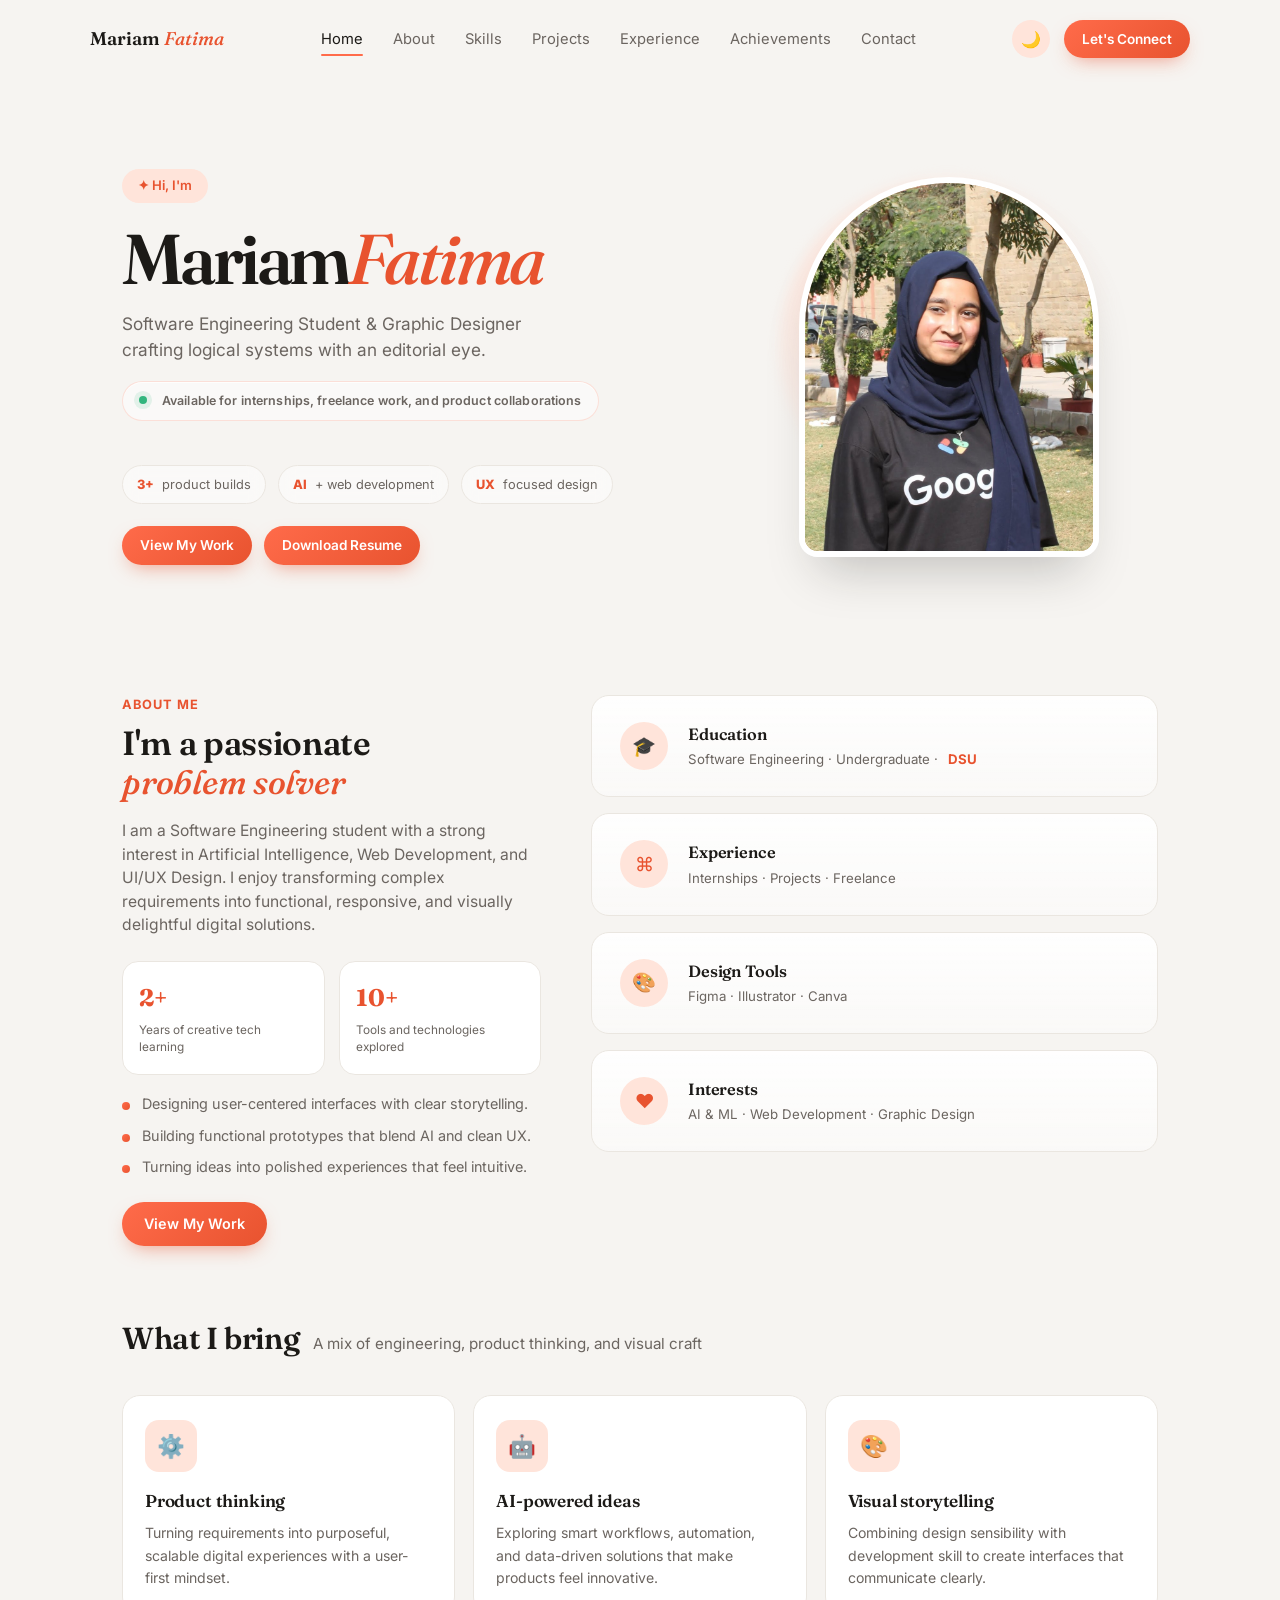
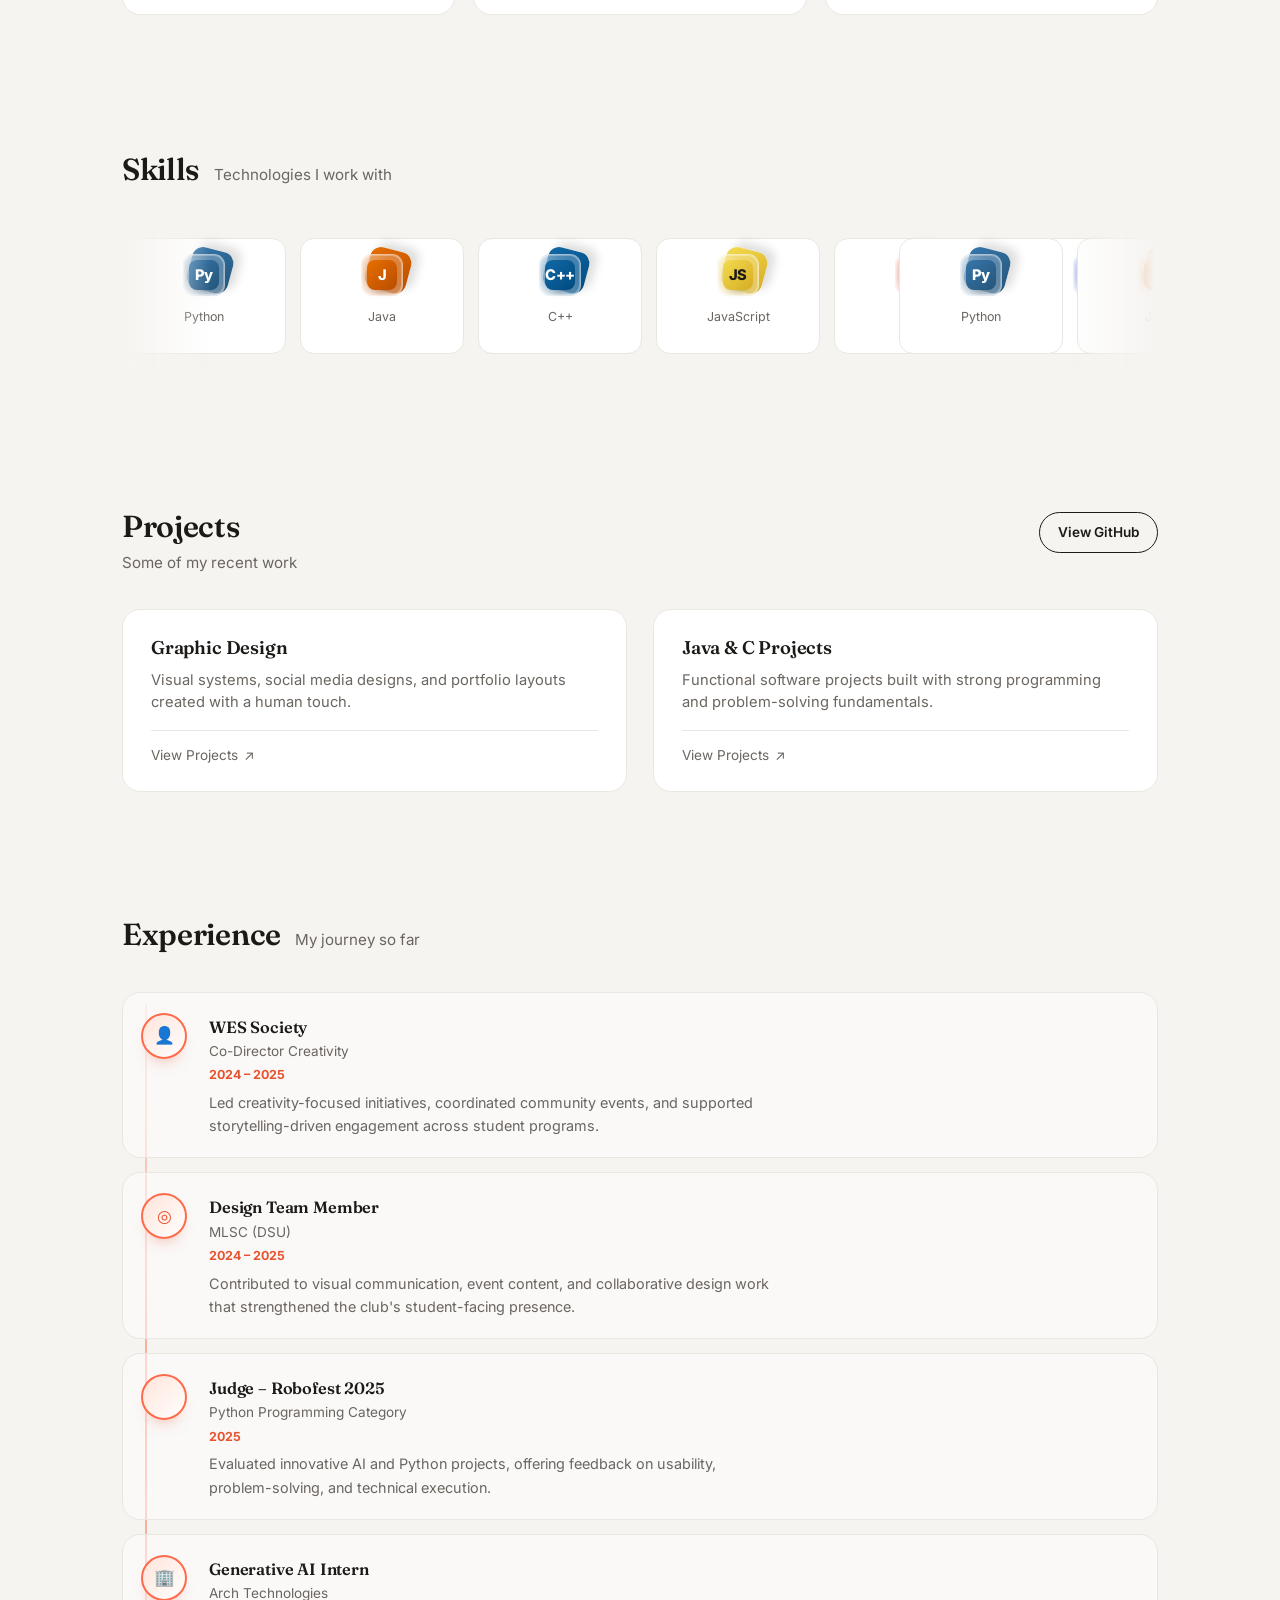
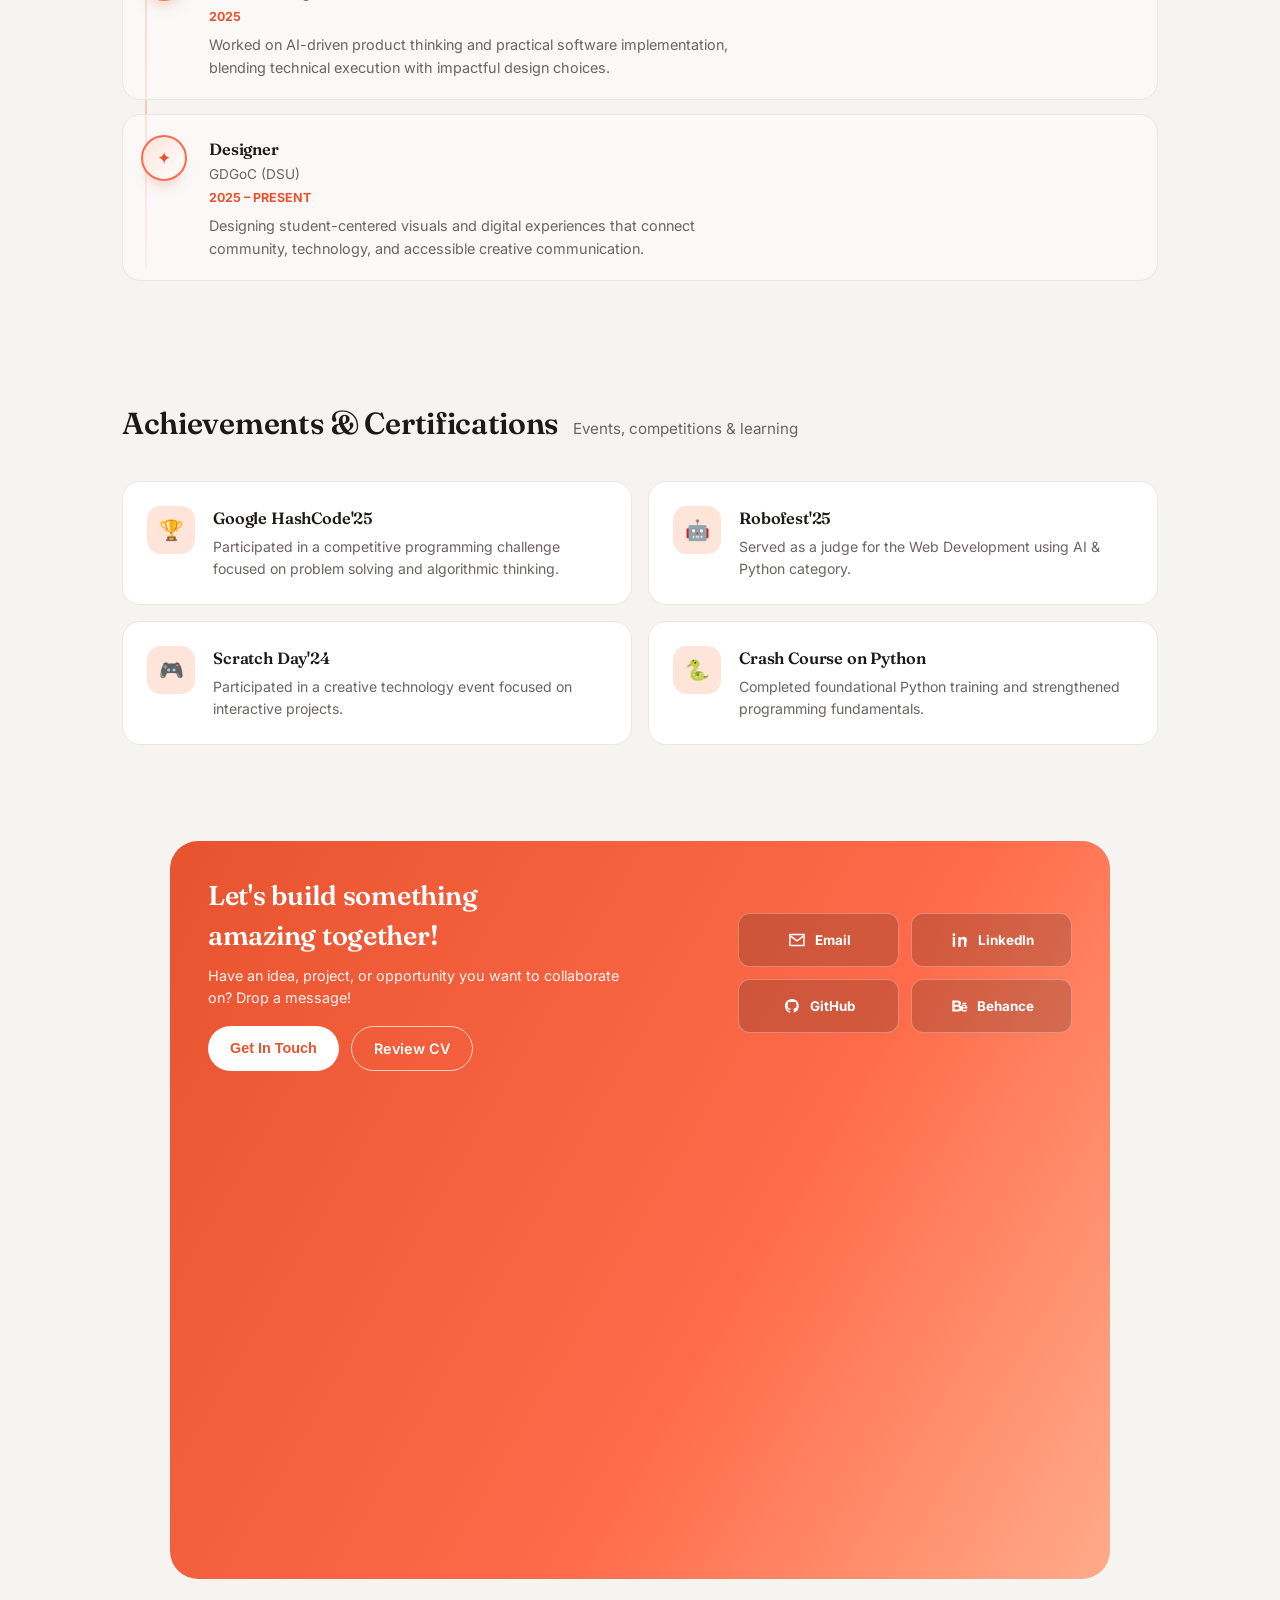
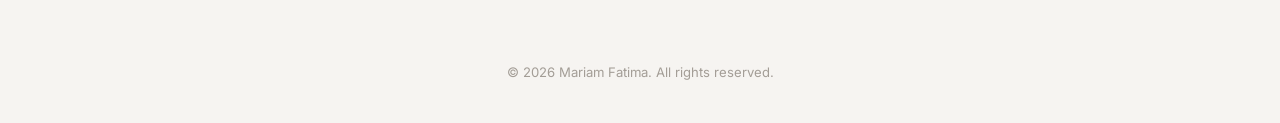
==== index.html @ 2cd9dacd "Update index and add targeted element asset Replit-Commit-Author: Agent" ====
<!DOCTYPE html>
<html lang="en">
<head>
<meta charset="UTF-8">
<meta name="viewport" content="width=device-width, initial-scale=1.0">
<meta name="description" content="Portfolio of Mariam Fatima — Software Engineering student and Graphic Designer specializing in AI, web development, and UI/UX design. Based in Karachi, Pakistan.">
<meta name="author" content="Mariam Fatima">
<meta name="theme-color" content="#ff6b4a">
<meta property="og:title" content="Mariam Fatima — Software Engineer & Graphic Designer">
<meta property="og:description" content="Crafting logical systems with an editorial eye. Explore projects in AI, web development, and design.">
<meta property="og:type" content="website">
<link rel="icon" href="attached_assets/portrait-placeholder.svg" type="image/svg+xml">
<title>Mariam Fatima — Software Engineer & Graphic Designer</title>
<link rel="preconnect" href="https://fonts.googleapis.com">
<link rel="preconnect" href="https://fonts.gstatic.com" crossorigin>
<link href="https://fonts.googleapis.com/css2?family=Fraunces:ital,opsz,wght@0,9..144,400;0,9..144,500;0,9..144,600;0,9..144,700;1,9..144,500;1,9..144,600&family=Inter:wght@400;500;600;700;800&display=swap" rel="stylesheet">
<link rel="stylesheet" href="style.css">
</head>
<body>
<a class="skip-link" href="#home">Skip to content</a>

<header id="siteHeader">
  <div class="wrap nav">
    <a href="#home" class="logo">Mariam <span class="accent-italic">Fatima</span></a>
    <button class="nav-toggle" id="navToggle" type="button" aria-expanded="false" aria-controls="siteNav" aria-label="Open menu">
      <span></span><span></span><span></span>
    </button>
    <nav class="nav-links" id="siteNav">
      <a href="#home" class="active">Home</a>
      <a href="#about">About</a>
      <a href="#skills">Skills</a>
      <a href="#projects">Projects</a>
      <a href="#experience">Experience</a>
      <a href="#achievements">Achievements</a>
      <a href="#contact">Contact</a>
    </nav>
    <div class="nav-right">
      <button class="theme-btn" id="themeToggle" aria-label="Toggle theme">🌙</button>
      <a href="#contact" class="btn btn-sm">Let's Connect</a>
    </div>
  </div>
</header>

<main class="wrap">

  <!-- HERO -->
  <section class="hero" id="home">
    <div class="hero-grid">
      <div class="reveal">
        <span class="badge">✦ Hi, I'm</span>
        <h1>Mariam<span class="accent-italic">Fatima</span></h1>
        <p class="role">Software Engineering Student &amp; Graphic Designer<br>crafting logical systems with an editorial eye.</p>
        <div class="hero-status" aria-label="Current availability">
          <span class="status-dot"></span>
          Available for internships, freelance work, and product collaborations
        </div>
        <div class="hero-badges" aria-label="Portfolio highlights">
          <span class="stat-pill"><strong>3+</strong> product builds</span>
          <span class="stat-pill"><strong>AI</strong> + web development</span>
          <span class="stat-pill"><strong>UX</strong> focused design</span>
        </div>
        <div class="hero-actions">
          <a href="#projects" class="btn btn-sm">View My Work</a>
          <a href="attached_assets/MariamFatima_1786053155244.pdf" download="MariamFatima_CV.pdf" class="btn btn-sm">Download Resume</a>
        </div>
      </div>
      <div class="portrait-wrap reveal">
        <div class="portrait-blob"></div>
        <div class="portrait">
          <img src="attached_assets/Screenshot_20260515_151302_1786054038693.jpg" alt="Portrait of Mariam Fatima" width="300" height="380" loading="eager" decoding="async">
        </div>
      </div>
    </div>
  </section>

  <!-- ABOUT + INFO CARDS -->
  <section class="about-section" id="about">
    <div class="reveal">
      <div class="eyebrow">About Me</div>
      <h2>I'm a passionate <span class="accent-italic">problem solver</span></h2>
      <p>I am a Software Engineering student with a strong interest in Artificial Intelligence, Web Development, and UI/UX Design. I enjoy transforming complex requirements into functional, responsive, and visually delightful digital solutions.</p>
      <div class="highlight-row" aria-label="Core strengths">
        <div class="stat-bubble">
          <strong>2+</strong>
          <span>Years of creative tech learning</span>
        </div>
        <div class="stat-bubble">
          <strong>10+</strong>
          <span>Tools and technologies explored</span>
        </div>
      </div>
      <ul class="focus-list" aria-label="Professional focus areas">
        <li>Designing user-centered interfaces with clear storytelling.</li>
        <li>Building functional prototypes that blend AI and clean UX.</li>
        <li>Turning ideas into polished experiences that feel intuitive.</li>
      </ul>
      <a href="#projects" class="btn">View My Work</a>
    </div>

    <div class="card-stack">
      <div class="info-card border-glow reveal">
        <span class="edge-light"></span>
        <div class="info-icon">🎓</div>
        <div>
          <h3>Education</h3>
          <div class="info-tags">Software Engineering · Undergraduate · <strong style="color:var(--coral-deep)">DSU</strong></div>
        </div>
      </div>
      <div class="info-card border-glow reveal">
        <span class="edge-light"></span>
        <div class="info-icon">⌘</div>
        <div>
          <h3>Experience</h3>
          <div class="info-tags">Internships · Projects · Freelance</div>
        </div>
      </div>
      <div class="info-card border-glow reveal">
        <span class="edge-light"></span>
        <div class="info-icon">🎨</div>
        <div>
          <h3>Design Tools</h3>
          <div class="info-tags">Figma · Illustrator · Canva</div>
        </div>
      </div>
      <div class="info-card border-glow reveal">
        <span class="edge-light"></span>
        <div class="info-icon">❤</div>
        <div>
          <h3>Interests</h3>
          <div class="info-tags">AI &amp; ML · Web Development · Graphic Design</div>
        </div>
      </div>
    </div>
  </section>

  <section class="offer-section" aria-label="What I can help with">
    <div class="section-head reveal">
      <h2>What I bring</h2>
      <span class="sub">A mix of engineering, product thinking, and visual craft</span>
    </div>
    <div class="offer-grid">
      <article class="offer-card reveal">
        <div class="offer-icon">⚙️</div>
        <h3>Product thinking</h3>
        <p>Turning requirements into purposeful, scalable digital experiences with a user-first mindset.</p>
      </article>
      <article class="offer-card reveal">
        <div class="offer-icon">🤖</div>
        <h3>AI-powered ideas</h3>
        <p>Exploring smart workflows, automation, and data-driven solutions that make products feel innovative.</p>
      </article>
      <article class="offer-card reveal">
        <div class="offer-icon">🎨</div>
        <h3>Visual storytelling</h3>
        <p>Combining design sensibility with development skill to create interfaces that communicate clearly.</p>
      </article>
    </div>
  </section>

  <!-- SKILLS -->
  <section class="skills-section" id="skills">
    <div class="section-head reveal">
      <h2>Skills</h2>
      <span class="sub">Technologies I work with</span>
    </div>
    <div class="skills-grid" id="skillsGrid"></div>
  </section>

  <!-- PROJECTS -->
  <section class="projects-section" id="projects">
    <div class="section-head reveal" style="justify-content:space-between;">
      <div>
        <h2>Projects</h2>
        <span class="sub">Some of my recent work</span>
      </div>
      <a href="https://github.com/Mariam486" class="btn btn-outline btn-sm" target="_blank" rel="noreferrer noopener">View GitHub</a>
    </div>

     <div class="project-category-list">
       <article class="project-card project-category-card reveal">
         <div class="project-body">
           <h3>Graphic Design</h3>
           <p>Visual systems, social media designs, and portfolio layouts created with a human touch.</p>
           <div class="project-links">
             <a href="design.html">View Projects <span aria-hidden="true">↗</span></a>
           </div>
         </div>
       </article>
       <article class="project-card project-category-card reveal">
         <div class="project-body">
           <h3>Java &amp; C Projects</h3>
           <p>Functional software projects built with strong programming and problem-solving fundamentals.</p>
           <div class="project-links">
             <a href="dev.html">View Projects <span aria-hidden="true">↗</span></a>
           </div>
         </div>
       </article>
     </div>
  </section>

  <!-- EXPERIENCE -->
  <section class="exp-section" id="experience">
    <div class="section-head reveal">
      <h2>Experience</h2>
      <span class="sub">My journey so far</span>
    </div>
    <div class="timeline" id="timeline"></div>
  </section>

  <!-- ACHIEVEMENTS -->
  <section class="achievements-section" id="achievements">
    <div class="section-head reveal">
      <h2>Achievements &amp; Certifications</h2>
      <span class="sub">Events, competitions &amp; learning</span>
    </div>
    <div class="achievement-grid">
      <article class="achievement-card reveal">
        <div class="achievement-icon">🏆</div>
        <div><h3>Google HashCode'25</h3><p>Participated in a competitive programming challenge focused on problem solving and algorithmic thinking.</p></div>
      </article>
      <article class="achievement-card reveal">
        <div class="achievement-icon">🤖</div>
        <div><h3>Robofest'25</h3><p>Served as a judge for the Web Development using AI &amp; Python category.</p></div>
      </article>
      <article class="achievement-card reveal">
        <div class="achievement-icon">🎮</div>
        <div><h3>Scratch Day'24</h3><p>Participated in a creative technology event focused on interactive projects.</p></div>
      </article>
      <article class="achievement-card reveal">
        <div class="achievement-icon">🐍</div>
        <div><h3>Crash Course on Python</h3><p>Completed foundational Python training and strengthened programming fundamentals.</p></div>
      </article>
    </div>
  </section>

  <!-- CONTACT -->
  <section class="cta-section" id="contact">
    <div class="cta-card reveal">
      <div>
        <h2>Let's build something amazing together!</h2>
        <p>Have an idea, project, or opportunity you want to collaborate on? Drop a message!</p>
        <div class="cta-btns">
          <button type="button" class="btn" id="openContactForm">Get In Touch</button>
          <a href="attached_assets/MariamFatima_1786053155244.pdf" download="MariamFatima_CV.pdf" class="btn btn-outline">Review CV</a>
        </div>
      </div>
      <ul class="contact-list">
        <li>
          <a class="contact-button" href="mailto:mariamfatima486@gmail.com" aria-label="Email Mariam Fatima">
            <svg class="contact-icon" viewBox="0 0 24 24" aria-hidden="true"><path d="M3.5 5.5h17v13h-17z"/><path d="m4 7 8 6 8-6"/></svg>
            <span>Email</span>
          </a>
        </li>
        <li>
          <a class="contact-button" href="https://www.linkedin.com/in/syeda-mariam-fatima-34ba4a332/" target="_blank" rel="noreferrer noopener" aria-label="Connect with Mariam on LinkedIn">
            <svg class="contact-icon contact-icon--linkedin" viewBox="0 0 24 24" aria-hidden="true"><path d="M6.1 8.4H3.3V20h2.8V8.4ZM4.7 4A1.7 1.7 0 1 0 4.7 7.4 1.7 1.7 0 0 0 4.7 4ZM20.7 13.4c0-3.5-1.9-5.2-4.5-5.2-2.1 0-3 1.2-3.5 2v-1.8H10V20h2.8v-5.8c0-1.5.3-3 2.2-3 1.8 0 1.8 1.7 1.8 3.1V20h2.8v-6.6Z"/></svg>
            <span>LinkedIn</span>
          </a>
        </li>
        <li>
          <a class="contact-button" href="https://github.com/Mariam486" target="_blank" rel="noreferrer noopener" aria-label="View Mariam's GitHub">
            <svg class="contact-icon contact-icon--brand" viewBox="0 0 24 24" aria-hidden="true"><path d="M12 3.5a8.5 8.5 0 0 0-2.7 16.6c.4.1.6-.2.6-.5v-1.7c-2.4.5-2.9-1.1-2.9-1.1-.4-1-.9-1.3-.9-1.3-.8-.6.1-.6.1-.6.9.1 1.3.9 1.3.9.8 1.3 2.1.9 2.6.7.1-.6.3-.9.5-1.1-1.9-.2-3.9-1-3.9-4.2 0-.9.3-1.6.8-2.2-.1-.2-.4-1.1.1-2.2 0 0 .7-.2 2.3.8.7-.2 1.5-.3 2.2-.3.8 0 1.5.1 2.2.3 1.6-1.1 2.3-.8 2.3-.8.5 1.1.2 2 .1 2.2.5.6.8 1.3.8 2.2 0 3.2-2 4-3.9 4.2.3.3.5.8.5 1.6v2.4c0 .3.2.6.6.5A8.5 8.5 0 0 0 12 3.5Z"/></svg>
            <span>GitHub</span>
          </a>
        </li>
        <li>
          <a class="contact-button" href="https://www.behance.net/mariamfatima4" target="_blank" rel="noreferrer noopener" aria-label="View Mariam's Behance portfolio">
            <svg class="contact-icon contact-icon--brand" viewBox="0 0 24 24" aria-hidden="true"><path d="M4 5.5h6.2c2.8 0 4.3 1.3 4.3 3.3 0 1.3-.7 2.3-1.8 2.8 1.7.4 2.7 1.5 2.7 3.3 0 2.6-1.9 3.6-4.8 3.6H4v-13Zm2.8 2.2v2.9h3c1.2 0 1.8-.5 1.8-1.5 0-1-.6-1.4-1.8-1.4h-3Zm0 5.1v3.4h3.4c1.3 0 2-.5 2-1.7 0-1.1-.7-1.7-2-1.7H6.8ZM16.2 8.1h4.6v1.5h-4.6zM18.4 10.2c2.3 0 3.7 1.7 3.7 4.4v.5h-5.5c.1 1.3.7 2 1.9 2 .9 0 1.5-.4 1.8-1l1.7.8c-.6 1.3-1.8 2-3.6 2-2.7 0-4.3-1.7-4.3-4.3 0-2.6 1.7-4.4 4.3-4.4Zm-1.8 3.2h3c-.1-1-.5-1.6-1.4-1.6-.9 0-1.4.5-1.6 1.6Z"/></svg>
            <span>Behance</span>
          </a>
        </li>
      </ul>
     <div class="contact-form-wrap" id="contactFormWrap" aria-hidden="true">
      <div class="contact-form-head">
        <div>
           <div class="form-kicker"><span class="status-dot"></span> Open to new opportunities</div>
           <h3>Tell me a little about it</h3>
           <p class="form-intro">Share a few details and I’ll get back to you soon.</p>
        </div>
         <div class="form-head-actions">
           <a class="form-linkedin" href="https://www.linkedin.com/in/syeda-mariam-fatima-34ba4a332/" target="_blank" rel="noreferrer noopener" aria-label="Connect with Mariam on LinkedIn">in</a>
           <button type="button" class="form-close" id="closeContactForm" aria-label="Close contact form">×</button>
         </div>
      </div>
      <form id="contactForm">
        <label>
           <span>Your name</span>
           <input type="text" name="name" placeholder="Mariam..." autocomplete="name" required>
        </label>
        <label>
           <span>Your email</span>
           <input type="email" name="email" placeholder="you@example.com" autocomplete="email" required>
        </label>
        <label>
           <span>Your message</span>
          <textarea name="message" rows="3" placeholder="Tell me what you have in mind..." required></textarea>
        </label>
         <div class="form-bottom">
           <button type="submit" class="btn form-submit">Open email draft <span aria-hidden="true">↗</span></button>
         <p class="form-note"><span aria-hidden="true">✦</span> Usually replies within 1–2 days · <a href="mailto:mariamfatima486@gmail.com">Email directly</a></p>
         </div>
         <p class="form-feedback" id="formFeedback" role="status" aria-live="polite"></p>
       </form>
     </div>
     </div>
  </section>

</main>

<footer>© 2026 Mariam Fatima. All rights reserved.</footer>

<script src="script.js"></script>

</body>
</html>
---- style.css ----
:root{
  --bg: #f6f4f1;
  --bg-card: #ffffff;
  --ink: #1c1a17;
  --ink-soft: #6b6560;
  --ink-faint: #a39d96;
  --coral: #ff6b4a;
  --coral-deep: #e8532f;
  --coral-tint: #ffe4da;
  --line: #eae6e0;
  --surface-glass: rgba(255,255,255,0.48);
  --surface-panel: rgba(255,255,255,0.92);
  --surface-panel-soft: rgba(255,255,255,0.5);
  --radius: 18px;
  --maxw: 1100px;
}

*{ box-sizing: border-box; margin:0; padding:0; }

html{ scroll-behavior: smooth; }

body{
  background: var(--bg);
  color: var(--ink);
  font-family: 'Inter', sans-serif;
  line-height: 1.5;
  -webkit-font-smoothing: antialiased;
  overflow-x: hidden;
}

html{ background: var(--bg); }

a{ color: inherit; text-decoration: none; }
ul{ list-style: none; }
img{ max-width: 100%; display:block; }

/* Keep keyboard navigation available without adding a visible gap above the header. */
.skip-link{
  position: absolute;
  width: 1px;
  height: 1px;
  padding: 0;
  margin: -1px;
  overflow: hidden;
  clip: rect(0, 0, 0, 0);
  white-space: nowrap;
  border: 0;
}
.skip-link:focus{
  position: fixed;
  top: 12px;
  left: 12px;
  z-index: 100;
  width: auto;
  height: auto;
  padding: 10px 14px;
  margin: 0;
  overflow: visible;
  clip: auto;
  white-space: normal;
  border-radius: 999px;
  background: var(--coral);
  color: #fff;
}

.wrap{
  max-width: var(--maxw);
  margin: 0 auto;
  padding: 0 32px;
}

h1,h2,h3{
  font-family: 'Fraunces', serif;
  font-weight: 600;
  letter-spacing: -0.01em;
}

.accent-italic{
  font-style: italic;
  font-weight: 500;
  color: var(--coral-deep);
}

/* ---------- Reveal animation ---------- */
.reveal{
  opacity: 0;
  transform: translateY(18px);
  transition: opacity .7s ease, transform .7s ease;
}
.reveal.in{
  opacity: 1;
  transform: translateY(0);
}
@media (prefers-reduced-motion: reduce){
  .reveal{ opacity:1; transform:none; transition:none; }
}

/* ---------- Header ---------- */
header{
  position: sticky;
  top: 0;
  z-index: 50;
  background: var(--bg-header, rgba(246,244,241,0.85));
  backdrop-filter: blur(10px);
  border-bottom: 1px solid transparent;
  transition: border-color .3s ease, background .3s ease;
}
header.scrolled{ border-color: var(--line); }

.nav{
  display:flex;
  align-items:center;
  justify-content: space-between;
  padding: 20px 0;
}
.logo{
  font-family:'Fraunces', serif;
  font-size: 1.15rem;
  font-weight: 600;
}
.nav-links{
  display:flex;
  gap: 30px;
  font-size: 0.92rem;
  color: var(--ink-soft);
}
.nav-links a{ position: relative; transition: color .2s; }
.nav-links a:hover, .nav-links a.active{ color: var(--ink); }
.nav-links a.active::after{
  content:"";
  position:absolute;
  left:0; right:0; bottom:-6px;
  height:2px;
  background: var(--coral);
  border-radius: 2px;
}
.nav-right{ display:flex; align-items:center; gap: 14px; }
.nav-toggle{
  display:none;
  width: 42px;
  height: 42px;
  border: 1px solid var(--line);
  background: var(--surface-glass);
  border-radius: 12px;
  padding: 8px 10px;
  cursor: pointer;
  align-items:center;
  justify-content:center;
  flex-direction:column;
  gap: 5px;
}
.nav-toggle span{
  display:block;
  width: 18px;
  height: 2px;
  border-radius: 999px;
  background: var(--ink);
  transition: transform .25s ease, opacity .25s ease;
}
.nav-toggle[aria-expanded="true"] span:nth-child(1){ transform: translateY(7px) rotate(45deg); }
.nav-toggle[aria-expanded="true"] span:nth-child(2){ opacity: 0; }
.nav-toggle[aria-expanded="true"] span:nth-child(3){ transform: translateY(-7px) rotate(-45deg); }
.theme-btn{
  width: 38px; height: 38px;
  border-radius: 50%;
  background: var(--coral-tint);
  border: none;
  display:flex; align-items:center; justify-content:center;
  cursor: pointer;
  color: var(--coral-deep);
  font-size: 1rem;
  transition: transform .2s;
}
.theme-btn:hover{ transform: scale(1.08); }
.btn{
  display:inline-flex;
  align-items:center;
  gap:8px;
  background: linear-gradient(135deg, var(--coral), var(--coral-deep));
  color:#fff;
  padding: 11px 22px;
  border-radius: 999px;
  font-size: 0.9rem;
  font-weight: 600;
  border:none;
  cursor:pointer;
  box-shadow: 0 8px 20px -8px rgba(232,83,47,0.6);
  transition: transform .2s ease, box-shadow .2s ease;
}
.btn:hover{ transform: translateY(-2px); box-shadow: 0 12px 24px -8px rgba(232,83,47,0.7); }
.btn-outline{
  background: transparent;
  border: 1.5px solid var(--ink);
  color: var(--ink);
  box-shadow:none;
}
.btn-outline:hover{ background: var(--ink); color:#fff; }
.btn-sm{ padding: 9px 18px; font-size: 0.85rem; }

@media(max-width: 760px){
  .nav-toggle{ display:flex; }
  .nav-links{
    position: absolute;
    top: calc(100% + 8px);
    left: 20px;
    right: 20px;
    display: none;
    flex-direction: column;
    gap: 12px;
    padding: 16px 18px;
    background: var(--surface-panel);
    border: 1px solid var(--line);
    border-radius: 16px;
    box-shadow: 0 24px 40px -28px rgba(28,26,23,0.35);
    backdrop-filter: blur(12px);
    z-index: 80;
  }
  .nav-links.is-open{ display:flex; }
  .nav-right{ margin-left:auto; }
  .btn-sm{ display: none; }
}

/* ---------- Hero ---------- */
.hero{
  padding: 90px 0 60px;
  position: relative;
}
.hero-grid{
  display:grid;
  grid-template-columns: 1.15fr 0.85fr;
  gap: 52px;
  align-items:center;
}
.badge{
  display:inline-flex;
  align-items:center;
  gap:7px;
  background: var(--coral-tint);
  color: var(--coral-deep);
  padding: 7px 16px;
  border-radius: 999px;
  font-size: 0.82rem;
  font-weight: 600;
  margin-bottom: 22px;
}
.hero h1{
  font-size: clamp(2.7rem, 5.5vw, 4.5rem);
  line-height: 0.96;
  margin-bottom: 18px;
  letter-spacing: -0.05em;
}
.hero p.role{
  font-size: 1.08rem;
  color: var(--ink-soft);
  max-width: 480px;
  margin-bottom: 18px;
}
.hero-status{
  display:inline-flex;
  align-items:center;
  gap:10px;
  margin-bottom: 22px;
  padding: 10px 16px;
  border-radius: 999px;
  background: var(--surface-glass);
  border: 1px solid rgba(255,107,74,0.18);
  color: var(--ink-soft);
  font-size: 0.78rem;
  font-weight: 600;
  letter-spacing: 0.01em;
  box-shadow: inset 0 1px 0 rgba(255,255,255,0.7);
}
.hero-status .status-dot{
  width: 8px;
  height: 8px;
  border-radius: 50%;
  background: #32b57d;
  box-shadow: 0 0 0 5px rgba(50, 181, 125, 0.12);
  display:inline-block;
}
.hero-meta{
  display:flex;
  align-items:center;
  gap: 22px;
  flex-wrap: wrap;
  font-size: 0.88rem;
  color: var(--ink-soft);
}
.hero-meta a{
  display:inline-flex; align-items:center; gap:6px;
  transition: color .2s;
}
.hero-meta a:hover{ color: var(--coral-deep); }
.hero-actions{
  display:flex;
  align-items:center;
  gap: 12px;
  flex-wrap: wrap;
  margin-top: 22px;
}
.hero-badges{
  display:flex;
  flex-wrap:wrap;
  gap:12px;
  margin-top: 22px;
}
.stat-pill{
  display:inline-flex;
  align-items:center;
  gap:8px;
  padding: 9px 14px;
  border-radius: 999px;
  background: var(--surface-glass);
  border: 1px solid var(--line);
  color: var(--ink-soft);
  font-size: 0.8rem;
  backdrop-filter: blur(8px);
}
.stat-pill strong{
  color: var(--coral-deep);
  font-weight: 800;
}
.dot{ width:5px; height:5px; border-radius:50%; background: var(--coral); display:inline-block; }

.portrait-wrap{
  position: relative;
  display:flex;
  justify-content:center;
}
.portrait-blob{
  position:absolute;
  width: 340px; height: 340px;
  border-radius: 50%;
  background: radial-gradient(circle at 30% 30%, var(--coral-tint), transparent 70%);
  filter: blur(6px);
  z-index:0;
  animation: floaty 7s ease-in-out infinite;
}
@keyframes floaty{
  0%,100%{ transform: translate(0,0); }
  50%{ transform: translate(10px,-14px); }
}
.portrait{
  position: relative;
  z-index: 1;
  width: 300px;
  height: 380px;
  border-radius: 160px 160px 20px 20px;
  overflow: hidden;
  border: 6px solid #fff;
  box-shadow: 0 30px 50px -20px rgba(28,26,23,0.25);
  background: linear-gradient(160deg, #e7c9a9, #c99b6f);
  display:flex;
  align-items:flex-end;
  justify-content:center;
}
.portrait img{
  width: 100%;
  height: 100%;
  object-fit: cover;
  object-position: center top;
  display: block;
}

@media(max-width: 860px){
  .hero-grid{ grid-template-columns: 1fr; }
  .portrait-wrap{ order:-1; margin-bottom: 10px;}
  .portrait{ width: 220px; height: 280px; border-radius: 120px 120px 16px 16px;}
}

/* ---------- About + Cards ---------- */
.about-section{
  padding: 70px 0 40px;
  display:grid;
  grid-template-columns: 0.85fr 1.15fr;
  gap: 50px;
  align-items:start;
}
.eyebrow{
  font-size: 0.8rem;
  font-weight: 700;
  letter-spacing: 0.08em;
  text-transform: uppercase;
  color: var(--coral-deep);
  margin-bottom: 10px;
}
.about-section h2{
  font-size: 2.1rem;
  line-height: 1.15;
  margin-bottom: 18px;
}
.about-section p{
  color: var(--ink-soft);
  font-size: 0.98rem;
  max-width: 440px;
  margin-bottom: 24px;
}
.highlight-row{
  display:grid;
  grid-template-columns: repeat(2, minmax(0, 1fr));
  gap: 14px;
  max-width: 440px;
  margin-bottom: 18px;
}
.stat-bubble{
  display:flex;
  flex-direction:column;
  gap: 6px;
  padding: 18px 16px;
  border-radius: 16px;
  background: var(--bg-card);
  border: 1px solid var(--line);
}
.stat-bubble strong{
  font-size: 1.5rem;
  color: var(--coral-deep);
  font-family: 'Fraunces', serif;
}
.stat-bubble span{
  font-size: 0.74rem;
  color: var(--ink-soft);
  line-height: 1.45;
}
.focus-list{
  list-style: none;
  display:grid;
  gap: 10px;
  margin: 0 0 24px;
  max-width: 480px;
}
.focus-list li{
  position:relative;
  padding-left: 20px;
  color: var(--ink-soft);
  font-size: 0.9rem;
}
.focus-list li::before{
  content:"";
  position:absolute;
  left:0;
  top: 9px;
  width: 8px;
  height: 8px;
  border-radius: 50%;
  background: linear-gradient(135deg, var(--coral), var(--coral-deep));
}

.card-stack{ display:flex; flex-direction:column; gap: 16px; }
.info-card{
  background: linear-gradient(180deg, var(--surface-panel), var(--surface-glass));
  border: 1px solid var(--line);
  border-radius: var(--radius);
  padding: 26px 28px;
  display:flex;
  align-items:center;
  gap: 20px;
  transition: transform .25s ease, box-shadow .25s ease, border-color .25s ease;
  backdrop-filter: blur(4px);
}
.info-card:hover{
  transform: translateY(-3px);
  box-shadow: 0 16px 32px -18px rgba(28,26,23,0.18);
  border-color: var(--coral-tint);
}
.info-icon{
  flex: 0 0 auto;
  width: 48px; height:48px;
  border-radius: 50%;
  background: var(--coral-tint);
  color: var(--coral-deep);
  display:flex; align-items:center; justify-content:center;
  font-size: 1.2rem;
}
.info-card h3{ font-size: 1.02rem; margin-bottom: 4px; }
.info-card .info-tags{
  display:flex; flex-wrap:wrap; gap: 6px 10px;
  font-size: 0.83rem;
  color: var(--ink-soft);
}

@media(max-width: 860px){
  .about-section{ grid-template-columns: 1fr; }
}

/* ---------- Offer cards ---------- */
.offer-section{ padding: 30px 0 72px; }
.offer-grid{
  display:grid;
  grid-template-columns: repeat(3, minmax(0, 1fr));
  gap: 18px;
}
.offer-card{
  background: var(--bg-card);
  border: 1px solid var(--line);
  border-radius: var(--radius);
  padding: 24px 22px;
  transition: transform .25s ease, box-shadow .25s ease, border-color .25s ease;
}
.offer-card:hover{
  transform: translateY(-4px);
  border-color: var(--coral-tint);
  box-shadow: 0 18px 32px -22px rgba(28,26,23,0.24);
}
.offer-icon{
  width: 52px; height: 52px;
  display:flex;
  align-items:center;
  justify-content:center;
  border-radius: 14px;
  background: var(--coral-tint);
  font-size: 1.4rem;
  margin-bottom: 16px;
}
.offer-card h3{ font-size: 1.08rem; margin-bottom: 8px; }
.offer-card p{ color: var(--ink-soft); font-size: 0.88rem; line-height: 1.6; }

/* ---------- Skills ---------- */
.skills-section{ padding: 60px 0 72px; }
.section-head{ display:flex; align-items:baseline; gap: 14px; margin-bottom: 34px; flex-wrap: wrap; }
.section-head h2{ font-size: 1.9rem; }
.section-head .sub{ color: var(--ink-soft); font-size: 0.95rem; }
.section-head h2, .hero h1, .about-section h2, .cta-card h2 { text-wrap: balance; }

.skills-grid{
  --skills-gap: 14px;
  position: relative;
  width: 100%;
  overflow: hidden;
  padding: 12px 0 18px;
  isolation: isolate;
}
.skills-grid::before,
.skills-grid::after{
  content: "";
  position: absolute;
  top: 0;
  bottom: 0;
  width: clamp(24px, 7vw, 88px);
  z-index: 3;
  pointer-events: none;
}
.skills-grid::before{
  left: 0;
  background: linear-gradient(90deg, var(--bg) 4%, transparent);
}
.skills-grid::after{
  right: 0;
  background: linear-gradient(-90deg, var(--bg) 4%, transparent);
}
.skills-loop__track{
  display: flex;
  width: max-content;
  will-change: transform;
  user-select: none;
  animation: skills-loop 30s linear infinite;
}
.skills-loop__track.is-paused{
  animation-play-state: paused;
}
.skills-loop__list{
  display: flex;
  align-items: center;
  gap: var(--skills-gap);
  flex: 0 0 auto;
  padding-right: var(--skills-gap);
  list-style: none;
}
.skills-loop__item{
  flex: 0 0 164px;
  overflow: visible;
}
@keyframes skills-loop{
  from{ transform: translate3d(0, 0, 0); }
  to{ transform: translate3d(-50%, 0, 0); }
}
.skill-chip{
  position: relative;
  width: 100%;
  min-height: 116px;
  padding: 19px 10px 13px;
  border: 1px solid var(--line);
  border-radius: 14px;
  background: var(--bg-card);
  color: var(--ink-soft);
  font: inherit;
  font-size: 0.78rem;
  cursor: pointer;
  display:flex;
  flex-direction:column;
  align-items:center;
  justify-content: space-between;
  gap: 10px;
  isolation: isolate;
  perspective: 24em;
  transform-style: preserve-3d;
  -webkit-tap-highlight-color: transparent;
  transition: border-color .25s ease, box-shadow .25s ease, transform .3s cubic-bezier(.2,.8,.2,1);
  transition-delay: var(--skill-delay);
}
.skill-chip.in{
  transition-delay: 0ms;
}
.skill-chip:hover,
.skill-chip:focus-visible{
  border-color: color-mix(in srgb, var(--coral) 35%, var(--line));
  box-shadow: 0 18px 28px -18px rgba(28,26,23,.38);
  transform: translateY(-4px);
}
.skill-chip:focus-visible{
  outline: 3px solid color-mix(in srgb, var(--coral) 55%, transparent);
  outline-offset: 4px;
}
.skill-back,
.skill-front{
  position:absolute;
  top: 15px;
  left: 50%;
  width: 42px;
  height: 42px;
  border-radius: 11px;
  transform: translateX(-50%);
  transition: transform .3s cubic-bezier(.83,0,.17,1), box-shadow .3s ease;
}
.skill-back{
  background: var(--skill-gradient);
  box-shadow: .5em -.5em .75em rgba(28,26,23,.15);
  transform: translateX(-50%) rotate(15deg);
  transform-origin: 100% 100%;
  z-index: -1;
}
.skill-front{
  display:flex;
  align-items:center;
  justify-content:center;
  background: color-mix(in srgb, var(--skill-gradient) 24%, transparent);
  background-color: rgb(255 255 255 / 24%);
  border: 1px solid rgb(255 255 255 / 45%);
  box-shadow: 0 0 0 1px rgb(255 255 255 / 28%) inset;
  backdrop-filter: blur(10px);
  -webkit-backdrop-filter: blur(10px);
  z-index: 0;
}
.skill-glyph{
  display:flex;
  align-items:center;
  justify-content:center;
  width: 30px;
  height: 30px;
  border-radius: 8px;
  background: var(--skill-gradient);
  color: var(--skill-ink);
  font-size: .92rem;
  font-weight: 800;
  letter-spacing: -.04em;
  box-shadow: 0 5px 10px -7px rgba(0,0,0,.5);
}
.skill-label{
  position: relative;
  z-index: 1;
  margin-top: 52px;
  white-space: nowrap;
  text-align:center;
  line-height: 1.2;
  transition: color .25s ease, transform .3s cubic-bezier(.83,0,.17,1);
}
.skill-chip:hover .skill-back,
.skill-chip:focus-visible .skill-back{
  transform: translateX(calc(-50% - 6px)) rotate(25deg) translate3d(-3px,-3px,8px);
  box-shadow: .7em -.7em 1em rgba(28,26,23,.2);
}
.skill-chip:hover .skill-front,
.skill-chip:focus-visible .skill-front{
  transform: translateX(-50%) translate3d(0,0,12px);
}
.skill-chip:hover .skill-label,
.skill-chip:focus-visible .skill-label{
  color: var(--ink);
  transform: translateY(2px);
}
.skill-chip:active{
  transform: translateY(-1px) scale(.98);
}

@media(max-width: 560px){
  .skills-section{ padding-top: 42px; }
  .skills-grid{ --skills-gap: 10px; }
  .skills-loop__item{ flex-basis: 138px; }
  .skill-chip{ min-height: 108px; padding-left: 6px; padding-right: 6px; }
  .skill-label{ font-size: .72rem; }
}
@media(prefers-reduced-motion: reduce){
  .skills-loop__track{ animation: none; }
  .skill-chip,
  .skill-back,
  .skill-front,
  .skill-label{ transition: none; }
}

/* ---------- Projects ---------- */
.projects-section{ padding: 60px 0; }
.project-list{ display:flex; flex-direction:column; gap: 26px; }
.dev-project-list{ flex-direction:row; }
.dev-project-list > .project-card{ flex:1; min-width:0; }
.project-category-list{ display:flex; gap:26px; }
.project-category-card{ flex:1; min-width:0; }
.project-category-card .project-body{ min-height:150px; display:flex; flex-direction:column; }
.project-category-card .project-links{ margin-top:auto; }
.project-card{
  background: var(--bg-card);
  border: 1px solid var(--line);
  border-radius: var(--radius);
  overflow:hidden;
  transition: transform .25s ease, box-shadow .25s ease;
  scroll-margin-top: 90px;
}
.project-card > .project-thumb,
.design-card > .design-art{
  border-radius: var(--radius) var(--radius) 0 0;
}
.project-card:hover{ transform: translateY(-4px); box-shadow: 0 24px 40px -22px rgba(28,26,23,0.22); }
.project-thumb{
  height: 220px;
  background: linear-gradient(120deg, var(--thumb-a, #2b2f3a), var(--thumb-b, #4c5567));
  position: relative;
  display:flex;
  align-items:center;
  justify-content:center;
  color: rgba(255,255,255,0.85);
  font-family:'Fraunces', serif;
  font-size: 1.3rem;
  overflow:hidden;
  isolation:isolate;
}
.project-thumb::before{
  content:"";
  position:absolute;
  inset: 0;
  background: linear-gradient(140deg, rgba(255,255,255,0.14), transparent 42%, rgba(255,255,255,0.06));
  z-index: 0;
}
.thumb-orb,
.thumb-grid,
.thumb-panel,
.thumb-badge{
  position:absolute;
  z-index: 1;
}
.thumb-orb{
  border-radius: 50%;
  filter: blur(2px);
  opacity: 0.8;
}
.orb-a{
  width: 170px;
  height: 170px;
  background: rgba(255,255,255,0.12);
  right: -30px;
  top: -22px;
}
.orb-b{
  width: 120px;
  height: 120px;
  background: rgba(255,255,255,0.08);
  left: 18px;
  bottom: -18px;
}
.thumb-grid{
  inset: 20px 16px 18px 18px;
  border: 1px solid rgba(255,255,255,0.16);
  border-radius: 22px;
  background-image: linear-gradient(rgba(255,255,255,0.08) 1px, transparent 1px), linear-gradient(90deg, rgba(255,255,255,0.08) 1px, transparent 1px);
  background-size: 16px 16px;
  mask-image: radial-gradient(circle at center, black 58%, transparent 100%);
}
.thumb-panel{
  width: 180px;
  height: 110px;
  border: 1px solid rgba(255,255,255,0.2);
  border-radius: 18px;
  background: rgba(12, 15, 20, 0.15);
  backdrop-filter: blur(3px);
  box-shadow: inset 0 1px 0 rgba(255,255,255,0.2), 0 18px 24px -18px rgba(0,0,0,0.5);
}
.thumb-badge{
  font-size: 1.02rem;
  letter-spacing: 0.04em;
  text-transform: uppercase;
  color: rgba(255,255,255,0.94);
  font-weight: 700;
  text-shadow: 0 6px 20px rgba(0,0,0,0.25);
}

.project-thumb.safroute .thumb-panel{
  transform: rotate(-12deg) scale(0.94);
}
.project-thumb.safroute .thumb-panel::before,
.project-thumb.crypto .thumb-panel::before,
.project-thumb.arena .thumb-panel::before,
.project-thumb.editor .thumb-panel::before{
  content: "";
  position: absolute;
  inset: 16px 20px 20px 20px;
  border-radius: 12px;
  background: rgba(255,255,255,0.08);
}
.project-thumb.safroute .thumb-panel::before{
  background: linear-gradient(135deg, rgba(77, 215, 163, 0.45), rgba(255,255,255,0.12));
  box-shadow: inset 0 0 0 1px rgba(255,255,255,0.14);
}
.project-thumb.crypto .thumb-panel{
  transform: rotate(7deg) scale(0.96);
}
.project-thumb.crypto .thumb-panel::before{
  background: linear-gradient(135deg, rgba(107, 190, 255, 0.46), rgba(255,255,255,0.12));
  clip-path: polygon(0 0, 100% 0, 100% 100%, 0 78%);
}
.project-thumb.arena .thumb-panel{
  transform: rotate(-6deg) scale(0.9);
}
.project-thumb.arena .thumb-panel::before{
  background: linear-gradient(135deg, rgba(255, 170, 122, 0.46), rgba(255,255,255,0.1));
  border-radius: 18px 18px 24px 18px;
}
.project-thumb.editor .thumb-panel{
  transform: rotate(10deg) scale(0.92);
}
.project-thumb.editor .thumb-panel::before{
  background: linear-gradient(135deg, rgba(255, 255, 255, 0.18), rgba(148, 163, 184, 0.22));
  box-shadow: inset 0 0 0 1px rgba(255,255,255,0.12);
}

.project-thumb.safroute .thumb-badge,
.project-thumb.crypto .thumb-badge,
.project-thumb.arena .thumb-badge,
.project-thumb.editor .thumb-badge{
  transform: translateY(54px);
}

.project-body{ padding: 24px 28px 26px; }
.project-body h3{ font-size: 1.15rem; margin-bottom: 8px; }
.project-body p{ color: var(--ink-soft); font-size: 0.92rem; margin-bottom: 16px; }
.tag-row{ display:flex; gap:8px; flex-wrap:wrap; margin-bottom: 16px; }
.tag{
  background: var(--coral-tint);
  color: var(--coral-deep);
  font-size: 0.76rem;
  font-weight: 600;
  padding: 4px 11px;
  border-radius: 999px;
}
.project-links{
  display:flex; justify-content: space-between; align-items:center;
  font-size: 0.85rem;
  color: var(--ink-soft);
  border-top: 1px solid var(--line);
  padding-top: 14px;
}
.project-links a{ display:flex; align-items:center; gap:6px; transition: color .2s; }
.project-links a:hover{ color: var(--coral-deep); }

/* ---------- Design work ---------- */
.design-section{ padding: 60px 0; }
.design-grid{
  display:grid;
  grid-template-columns: repeat(3, minmax(0, 1fr));
  gap: 18px;
}
.design-card{
  overflow:hidden;
  background: var(--bg-card);
  border: 1px solid var(--line);
  border-radius: var(--radius);
  transition: transform .25s ease, box-shadow .25s ease, border-color .25s ease;
}
.design-card:hover{
  transform: translateY(-4px);
  border-color: var(--coral-tint);
  box-shadow: 0 22px 38px -24px rgba(28,26,23,.35);
}
.design-art{
  height: 190px;
  position:relative;
  overflow:hidden;
  isolation:isolate;
}
.design-card-ui .design-art{ background: linear-gradient(135deg, #172c3a, #2f7281); }
.design-card-brand .design-art{ background: linear-gradient(135deg, #f2d8c9, #f18362); }
.design-card-social .design-art{ background: linear-gradient(135deg, #273052, #7161a8); }
.design-art::after{
  content:"";
  position:absolute;
  inset:0;
  background: linear-gradient(135deg, rgba(255,255,255,.16), transparent 55%);
  pointer-events:none;
}
.design-window{
  position:absolute;
  width: 178px;
  height: 124px;
  left: 28px;
  top: 34px;
  border-radius: 12px;
  background: #f8f5ef;
  box-shadow: 18px 18px 0 rgba(12,28,36,.2);
  transform: rotate(-5deg);
}
.design-window::before{
  content:"";
  position:absolute;
  inset: 16px 18px auto;
  height: 8px;
  border-radius: 8px;
  background: #d6e5df;
  box-shadow: 0 18px 0 #d6e5df, 0 36px 0 #d6e5df;
}
.design-line{ position:absolute; z-index:1; height: 6px; border-radius: 6px; background: #ef7656; }
.line-short{ width: 34px; left: 62px; top: 72px; }
.line-long{ width: 66px; left: 62px; top: 90px; opacity:.55; }
.design-button{ position:absolute; z-index:1; width: 36px; height: 14px; left: 62px; top: 113px; border-radius: 8px; background:#2c8e8a; }
.design-orb{ position:absolute; width: 92px; height:92px; right:-20px; top:-18px; border-radius:50%; background:rgba(255,214,124,.72); }
.design-brand-mark{
  position:absolute;
  left: 30px;
  top: 34px;
  z-index:1;
  color:#fffaf2;
  font: 600 4.2rem/1 'Fraunces', serif;
  letter-spacing:-.08em;
}
.design-brand-shape{ position:absolute; border-radius:50%; border: 2px solid rgba(255,250,242,.8); }
.shape-one{ width: 156px; height:156px; right:-24px; top:-44px; }
.shape-two{ width: 96px; height:96px; right: 42px; bottom:-44px; border-color: rgba(137,55,45,.32); }
.design-brand-caption{ position:absolute; z-index:1; right:26px; bottom:24px; color:#fffaf2; font-size:.7rem; letter-spacing:.12em; text-transform:uppercase; }
.social-tile{ position:absolute; border-radius: 10px; box-shadow: 10px 12px 0 rgba(24,25,52,.18); }
.tile-one{ width: 102px; height: 132px; left: 28px; top: 30px; background:#ffcf70; transform:rotate(-9deg); }
.tile-two{ width: 102px; height: 132px; left: 88px; top: 24px; background:#f38c78; transform:rotate(5deg); }
.tile-three{ width: 102px; height: 132px; left: 148px; top: 32px; background:#a8e0d0; transform:rotate(14deg); }
.social-spark{ position:absolute; right:30px; top:20px; color:#fff; font: 500 3rem/1 'Fraunces', serif; }
.design-card-portfolio .design-art{ background: linear-gradient(135deg, #2d1b4e, #5c3a8f); }
.portfolio-frame{
  position:absolute;
  width: 164px;
  height: 120px;
  left: 34px;
  top: 38px;
  z-index:1;
  border: 2px solid rgba(255,255,255,.9);
  border-radius: 10px;
  box-shadow: 0 16px 32px -16px rgba(0,0,0,.4);
}
.portfolio-accent{ position:absolute; border-radius:50%; border: 3px solid rgba(255,255,255,.6); }
.accent-one{ width: 124px; height: 124px; right: 12px; bottom: -24px; }
.accent-two{ width: 68px; height: 68px; left: -20px; top: 62px; border-color: rgba(255,255,255,.3); }
.portfolio-text{ position:absolute; z-index:2; right:24px; top:16px; color:#fff; font: 700 0.72rem/1 'Inter', sans-serif; letter-spacing:.08em; text-transform:uppercase; }
.design-card-body{ padding: 22px 22px 24px; }
.design-type{ color: var(--coral-deep); font-size:.72rem; font-weight:800; letter-spacing:.08em; text-transform:uppercase; }
.design-card h3{ font-size:1.12rem; margin:8px 0; }
.design-card p{ color:var(--ink-soft); font-size:.88rem; line-height:1.6; margin-bottom:16px; }
.design-card a{ color:var(--ink); font-size:.83rem; font-weight:700; }
.design-card a:hover{ color:var(--coral-deep); }
.design-card a span{ color:var(--coral); margin-left:4px; }

@media(max-width: 860px){
  .dev-project-list{ flex-direction:column; }
  .project-category-list{ flex-direction:column; }
  .design-grid{ grid-template-columns: repeat(2, minmax(0, 1fr)); }
  .design-card:last-child{ grid-column: 1 / -1; }
}
@media(max-width: 560px){
  .design-grid{ grid-template-columns: 1fr; }
  .design-card:last-child{ grid-column:auto; }
}

/* ---------- Experience ---------- */
.exp-section{ padding: 60px 0; }
.timeline{ position: relative; margin-top: 10px; display:grid; gap: 14px; }
.timeline::before{
  content:"";
  position:absolute;
  left: 23px; top: 12px; bottom: 12px;
  width: 2px;
  background: linear-gradient(180deg, rgba(255,107,74,0.18), rgba(255,107,74,0.6), rgba(255,107,74,0.18));
}
.timeline-item{
  display:flex;
  gap: 22px;
  padding: 20px 22px 20px 18px;
  position: relative;
  background: var(--surface-panel-soft);
  border: 1px solid var(--line);
  border-radius: 18px;
  transition: transform .25s ease, box-shadow .25s ease, border-color .25s ease;
}
.timeline-item:hover{
  transform: translateY(-3px);
  border-color: var(--coral-tint);
  box-shadow: 0 18px 30px -20px rgba(28,26,23,0.22);
}
.tl-icon{
  flex: 0 0 auto;
  width: 46px; height:46px;
  border-radius: 50%;
  background: linear-gradient(135deg, var(--coral-tint), rgba(255,255,255,0.9));
  border: 2px solid var(--coral);
  color: var(--coral-deep);
  display:flex; align-items:center; justify-content:center;
  font-size: 1.05rem;
  position: relative;
  z-index: 1;
  box-shadow: 0 10px 16px -10px rgba(232,83,47,0.5);
}
.tl-content{
  flex: 1;
  padding-top: 2px;
}
.tl-content h3{ font-size: 1.02rem; margin-bottom: 2px; }
.tl-role{ font-size: 0.85rem; color: var(--ink-soft); }
.tl-year{ font-size: 0.78rem; color: var(--coral-deep); font-weight: 700; margin-bottom: 6px; display:inline-block; margin-top:2px;}
.tl-desc{ font-size: 0.9rem; color: var(--ink-soft); max-width: 560px; line-height: 1.6; }

/* ---------- Contact CTA ---------- */
.cta-section{ padding: 24px 0 58px; position: relative; }
.cta-card{
  background: linear-gradient(120deg, var(--coral-deep), var(--coral) 60%, #ffab8a);
  border-radius: 28px;
  max-width: 940px;
  margin: 0 auto;
  padding: 34px 38px;
  color: #fff;
  display:grid;
  grid-template-columns: 1.2fr 0.8fr;
  gap: 30px;
  align-items:center;
  align-content:start;
  height: auto;
  min-height: 0;
  position: relative;
  overflow:hidden;
}
.cta-card h2{ font-size: 1.7rem; margin-bottom: 9px; color:#fff; }
.cta-card p{ opacity: 0.92; margin-bottom: 17px; max-width: 420px; font-size: 0.9rem; }
.cta-btns{ display:flex; gap: 12px; flex-wrap: wrap; }
.cta-btns .btn{ background: #fff; color: var(--coral-deep); box-shadow: none; }
.cta-btns .btn-outline{ background: transparent; border: 1.5px solid rgba(255,255,255,0.7); color:#fff; }
.cta-btns .btn-outline:hover{ background: rgba(255,255,255,0.15); color:#fff; }

.contact-list{
  width: min(100%, 360px);
  margin: 0 auto;
  padding: 0;
  list-style: none;
  display: grid;
  grid-template-columns: repeat(2, minmax(0, 1fr));
  gap: 12px;
  font-size: 0.84rem;
}
.contact-list li{ min-width: 0; }
.contact-button{
  min-height: 54px;
  padding: 10px 12px;
  display: flex;
  align-items: center;
  justify-content: center;
  gap: 8px;
  border: 1px solid rgba(255,255,255,0.3);
  border-radius: 12px;
  background: rgba(38, 20, 18, 0.2);
  color: #fff;
  font-weight: 700;
  text-align: center;
  transition: background .2s ease, border-color .2s ease, transform .2s ease;
}
.contact-button:hover,
.contact-button:focus-visible{
  background: rgba(255,255,255,0.18);
  border-color: rgba(255,255,255,0.78);
  color: #fff;
  transform: translateY(-2px);
}
.contact-icon{
  width: 20px;
  height: 20px;
  flex: 0 0 auto;
  fill: none;
  stroke: currentColor;
  stroke-width: 1.8;
  stroke-linecap: round;
  stroke-linejoin: round;
}
.contact-icon--linkedin,
.contact-icon--brand{
  fill: currentColor;
  stroke: none;
}

.contact-form-wrap{
  position: absolute;
  z-index: 5;
  left: 48px;
  right: 48px;
  bottom: 28px;
  padding: 24px 26px 22px;
  color: var(--ink);
  background: color-mix(in srgb, var(--bg-card) 94%, transparent);
  border: 1px solid rgb(255 255 255 / 72%);
  border-radius: 18px;
  box-shadow: 0 24px 50px -28px rgba(28,26,23,.55);
  backdrop-filter: blur(18px);
  -webkit-backdrop-filter: blur(18px);
  opacity: 0;
  pointer-events: none;
  transform: translateY(16px) scale(.98);
  transition: opacity .25s ease, transform .25s ease;
}
.contact-form-wrap.is-open{
  opacity: 1;
  pointer-events: auto;
  transform: translateY(0) scale(1);
}
.contact-form-head{
  display:flex;
  justify-content:space-between;
  align-items:flex-start;
  gap: 18px;
  margin-bottom: 18px;
}
.form-kicker{
  display:block;
  color: var(--coral-deep);
  font-size: .72rem;
  font-weight: 700;
  letter-spacing: .08em;
  text-transform: uppercase;
  margin-bottom: 5px;
}
.status-dot{
  display:inline-block;
  width: 7px;
  height: 7px;
  margin: 0 5px 1px 0;
  border-radius: 50%;
  background: #3ba875;
  box-shadow: 0 0 0 4px rgb(59 168 117 / 13%);
}
.contact-form-head h3{ font-size: 1.25rem; }
.form-intro{
  margin: 4px 0 0;
  color: var(--ink-soft);
  font-size: .79rem;
  font-weight: 400;
}
.form-head-actions{
  display:flex;
  align-items:center;
  gap: 8px;
}
.form-linkedin{
  display:flex;
  align-items:center;
  justify-content:center;
  width: 30px;
  height: 30px;
  border-radius: 8px;
  background: #0a66c2;
  color: #fff;
  font-family: Arial, sans-serif;
  font-size: .86rem;
  font-weight: 800;
  transition: transform .2s ease, box-shadow .2s ease;
}
.form-linkedin:hover{
  color: #fff;
  transform: translateY(-2px);
  box-shadow: 0 7px 14px -8px #0a66c2;
}
.form-close{
  width: 30px;
  height: 30px;
  border: 1px solid var(--line);
  border-radius: 50%;
  background: var(--bg-card);
  color: var(--ink-soft);
  font-size: 1.25rem;
  line-height: 1;
  cursor: pointer;
}
.form-close:hover{ color: var(--coral-deep); }
#contactForm{
  display:grid;
  grid-template-columns: 1fr 1fr;
  gap: 12px;
}
#contactForm label{
  display:flex;
  flex-direction:column;
  gap: 5px;
  color: var(--ink-soft);
  font-size: .75rem;
  font-weight: 600;
}
#contactForm label > span{
  display:flex;
  align-items:center;
  gap: 5px;
}
#contactForm label > span::before{
  content:"";
  width: 4px;
  height: 4px;
  border-radius: 50%;
  background: var(--coral);
}
#contactForm label:last-of-type,
#contactForm .form-submit,
#contactForm .form-note{ grid-column: 1 / -1; }
#contactForm input,
#contactForm textarea{
  width:100%;
  border: 1px solid var(--line);
  border-radius: 9px;
  padding: 10px 11px;
  background: var(--bg-card);
  color: var(--ink);
  font: inherit;
  font-size: .82rem;
  resize: vertical;
}
#contactForm input:focus,
#contactForm textarea:focus{
  outline: 2px solid color-mix(in srgb, var(--coral) 45%, transparent);
  outline-offset: 1px;
  border-color: var(--coral);
}
.form-bottom{
  grid-column: 1 / -1;
  display:flex;
  align-items:center;
  justify-content:space-between;
  gap: 16px;
  flex-wrap: wrap;
}
.form-submit{
  border: 0;
  cursor: pointer;
  padding: 10px 17px;
}
.form-note{
  margin: 0;
  color: var(--ink-faint);
  font-size: .72rem;
}
.form-note span{ color: var(--coral); }
.form-note a{
  color: var(--coral-deep);
  font-weight: 600;
  text-decoration: underline;
  text-underline-offset: 2px;
}
.form-feedback{
  display:none;
  grid-column: 1 / -1;
  margin: 0;
  padding: 9px 11px;
  border-radius: 8px;
  background: rgb(59 168 117 / 10%);
  color: #267a54;
  font-size: .75rem;
}
.form-feedback.is-visible{ display:block; }

@media(max-width: 780px){
  .cta-card{ grid-template-columns: 1fr; padding: 28px 24px; }
  .contact-form-wrap{ left: 26px; right: 26px; bottom: 22px; }
}
@media(max-width: 520px){
  .cta-section{ padding-top: 18px; padding-bottom: 42px; }
  .cta-card{ border-radius: 22px; padding: 24px 20px; gap: 20px; }
  .cta-card h2{ font-size: 1.45rem; }
  .cta-card p{ margin-bottom: 14px; font-size: .86rem; }
  .contact-list{ gap: 8px; font-size: .82rem; }
  #contactForm{ grid-template-columns: 1fr; }
  #contactForm label:last-of-type,
  #contactForm .form-submit,
  #contactForm .form-note{ grid-column: auto; }
  .contact-form-wrap{ left: 14px; right: 14px; padding: 20px 18px; }
  .form-bottom{ align-items:flex-start; flex-direction:column; gap: 9px; }
}

footer{
  padding: 26px 0 40px;
  text-align:center;
  color: var(--ink-faint);
  font-size: 0.82rem;
}

/* Section anchors offset for sticky header */
section[id]{ scroll-margin-top: 90px; }

/* ---------- BorderGlow effect (all cards) ---------- */
.border-glow{
  --edge-proximity: 0;
  --cursor-angle: 45deg;
  --edge-sensitivity: 30;
  --color-sensitivity: calc(var(--edge-sensitivity) + 20);
  --cone-spread: 25;
  --glow-padding: 28px;
  --glow-color:    hsl(16deg 100% 65% / 100%);
  --glow-color-60: hsl(16deg 100% 65% / 60%);
  --glow-color-50: hsl(16deg 100% 65% / 50%);
  --glow-color-40: hsl(16deg 100% 65% / 40%);
  --glow-color-30: hsl(16deg 100% 65% / 30%);
  --glow-color-20: hsl(16deg 100% 65% / 20%);
  --glow-color-10: hsl(16deg 100% 65% / 10%);
  --g1: radial-gradient(at 80% 55%, #ff6b4a 0px, transparent 50%);
  --g2: radial-gradient(at 69% 34%, #e8532f 0px, transparent 50%);
  --g3: radial-gradient(at  8%  6%, #ffab8a 0px, transparent 50%);
  --g4: radial-gradient(at 41% 38%, #ff6b4a 0px, transparent 50%);
  --g5: radial-gradient(at 86% 85%, #e8532f 0px, transparent 50%);
  --g6: radial-gradient(at 82% 18%, #ffab8a 0px, transparent 50%);
  --g7: radial-gradient(at 51%  4%, #ff6b4a 0px, transparent 50%);
  --gb: linear-gradient(#ff6b4a 0 100%);

  position: relative;
  isolation: isolate;
  transform: translate3d(0,0,0.01px);
  overflow: visible !important;
}

.border-glow::before,
.border-glow::after,
.border-glow > .edge-light{
  content: "";
  position: absolute;
  inset: 0;
  border-radius: inherit;
  transition: opacity .25s ease-out;
  z-index: -1;
}
.border-glow:not(:hover)::before,
.border-glow:not(:hover)::after,
.border-glow:not(:hover) > .edge-light{
  opacity: 0;
  transition: opacity .75s ease-in-out;
}

/* coloured mesh border */
.border-glow::before{
  border: 1px solid transparent;
  background:
    linear-gradient(var(--bg-card) 0 100%) padding-box,
    linear-gradient(rgb(255 255 255 / 0%) 0 100%) border-box,
    var(--g1) border-box, var(--g2) border-box, var(--g3) border-box,
    var(--g4) border-box, var(--g5) border-box, var(--g6) border-box,
    var(--g7) border-box, var(--gb) border-box;
  opacity: calc((var(--edge-proximity) - var(--color-sensitivity)) / (100 - var(--color-sensitivity)));
  mask-image: conic-gradient(
    from var(--cursor-angle) at center,
    black calc(var(--cone-spread) * 1%),
    transparent calc((var(--cone-spread) + 15) * 1%),
    transparent calc((100 - var(--cone-spread) - 15) * 1%),
    black calc((100 - var(--cone-spread)) * 1%)
  );
}

/* mesh fill near edges */
.border-glow::after{
  border: 1px solid transparent;
  background:
    var(--g1) padding-box, var(--g2) padding-box, var(--g3) padding-box,
    var(--g4) padding-box, var(--g5) padding-box, var(--g6) padding-box,
    var(--g7) padding-box, var(--gb) padding-box;
  mask-image:
    linear-gradient(to bottom, black, black),
    radial-gradient(ellipse at 50% 50%, black 40%, transparent 65%),
    radial-gradient(ellipse at 66% 66%, black 5%, transparent 40%),
    radial-gradient(ellipse at 33% 33%, black 5%, transparent 40%),
    radial-gradient(ellipse at 66% 33%, black 5%, transparent 40%),
    radial-gradient(ellipse at 33% 66%, black 5%, transparent 40%),
    conic-gradient(from var(--cursor-angle) at center, transparent 5%, black 15%, black 85%, transparent 95%);
  mask-composite: subtract, add, add, add, add, add;
  opacity: calc(.5 * (var(--edge-proximity) - var(--color-sensitivity)) / (100 - var(--color-sensitivity)));
  mix-blend-mode: soft-light;
}

/* outer glow halo */
.border-glow > .edge-light{
  inset: calc(var(--glow-padding) * -1);
  pointer-events: none;
  z-index: 1;
  mask-image: conic-gradient(
    from var(--cursor-angle) at center,
    black 2.5%, transparent 10%, transparent 90%, black 97.5%
  );
  opacity: calc((var(--edge-proximity) - var(--edge-sensitivity)) / (100 - var(--edge-sensitivity)));
  mix-blend-mode: plus-lighter;
}
.border-glow > .edge-light::before{
  content: "";
  position: absolute;
  inset: var(--glow-padding);
  border-radius: inherit;
  box-shadow:
    inset 0 0 0 1px var(--glow-color),
    inset 0 0 1px 0 var(--glow-color-60),
    inset 0 0 3px 0 var(--glow-color-50),
    inset 0 0 6px 0 var(--glow-color-40),
    inset 0 0 15px 0 var(--glow-color-30),
    inset 0 0 25px 2px var(--glow-color-20),
    inset 0 0 50px 2px var(--glow-color-10),
    0 0 1px 0 var(--glow-color-60),
    0 0 3px 0 var(--glow-color-50),
    0 0 6px 0 var(--glow-color-40),
    0 0 15px 0 var(--glow-color-30),
    0 0 25px 2px var(--glow-color-20),
    0 0 50px 2px var(--glow-color-10);
}

/* ---------- Achievements ---------- */
.achievements-section{ padding:60px 0 72px; }
.achievement-grid{
  display:grid;
  grid-template-columns:repeat(2,minmax(0,1fr));
  gap:16px;
}
.achievement-card{
  display:flex;
  align-items:flex-start;
  gap:18px;
  padding:24px;
  background:var(--bg-card);
  border:1px solid var(--line);
  border-radius:var(--radius);
  transition:transform .25s ease,box-shadow .25s ease,border-color .25s ease;
}
.achievement-card:hover{
  transform:translateY(-4px);
  box-shadow:0 18px 34px -20px rgba(28,26,23,.24);
  border-color:var(--coral-tint);
}
.achievement-icon{
  flex:0 0 auto;
  width:48px;height:48px;border-radius:14px;
  display:flex;align-items:center;justify-content:center;
  background:var(--coral-tint);
  font-size:1.25rem;
}
.achievement-card h3{font-size:1.02rem;margin-bottom:6px;}
.achievement-card p{color:var(--ink-soft);font-size:.88rem;line-height:1.55;}
@media(max-width:700px){
  .achievement-grid{grid-template-columns:1fr;}
}
@media(max-width:600px){
  .nav-links{overflow-x:auto;white-space:nowrap;max-width:55vw;padding-bottom:3px;}
}
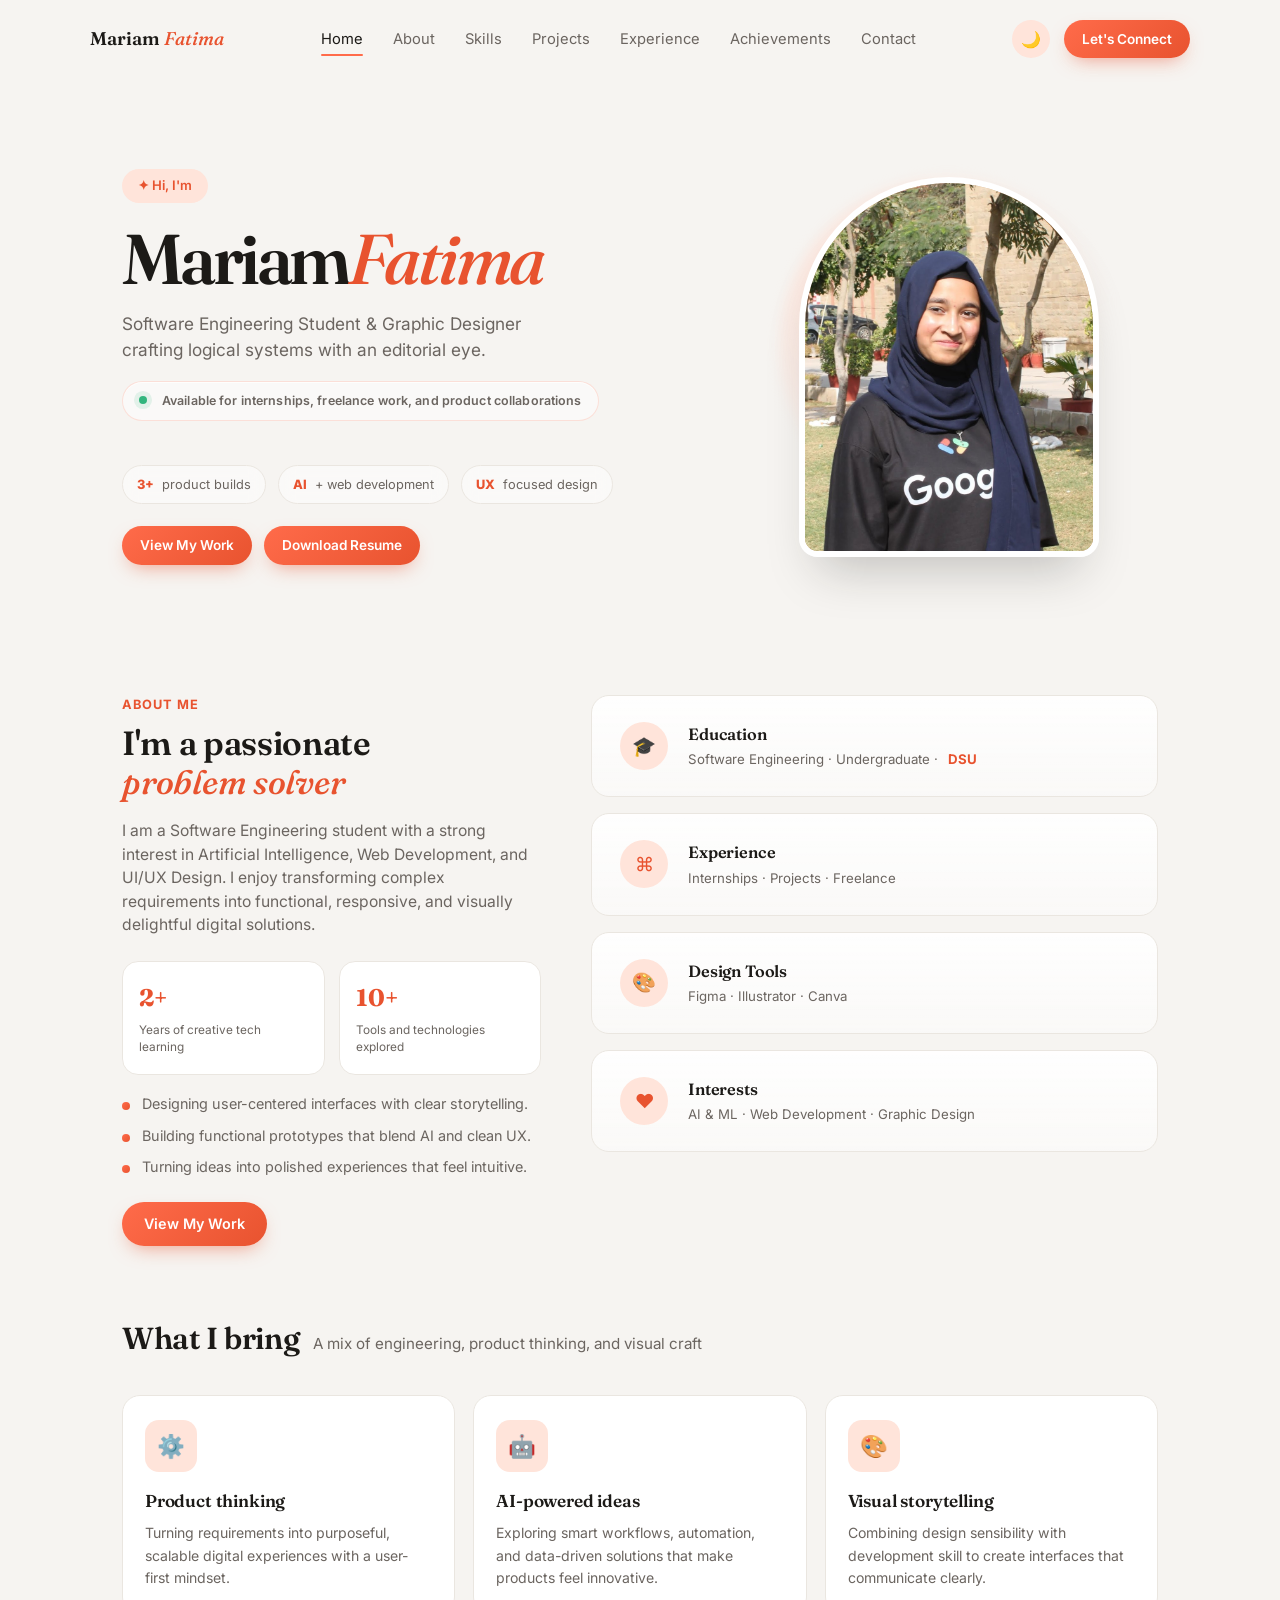
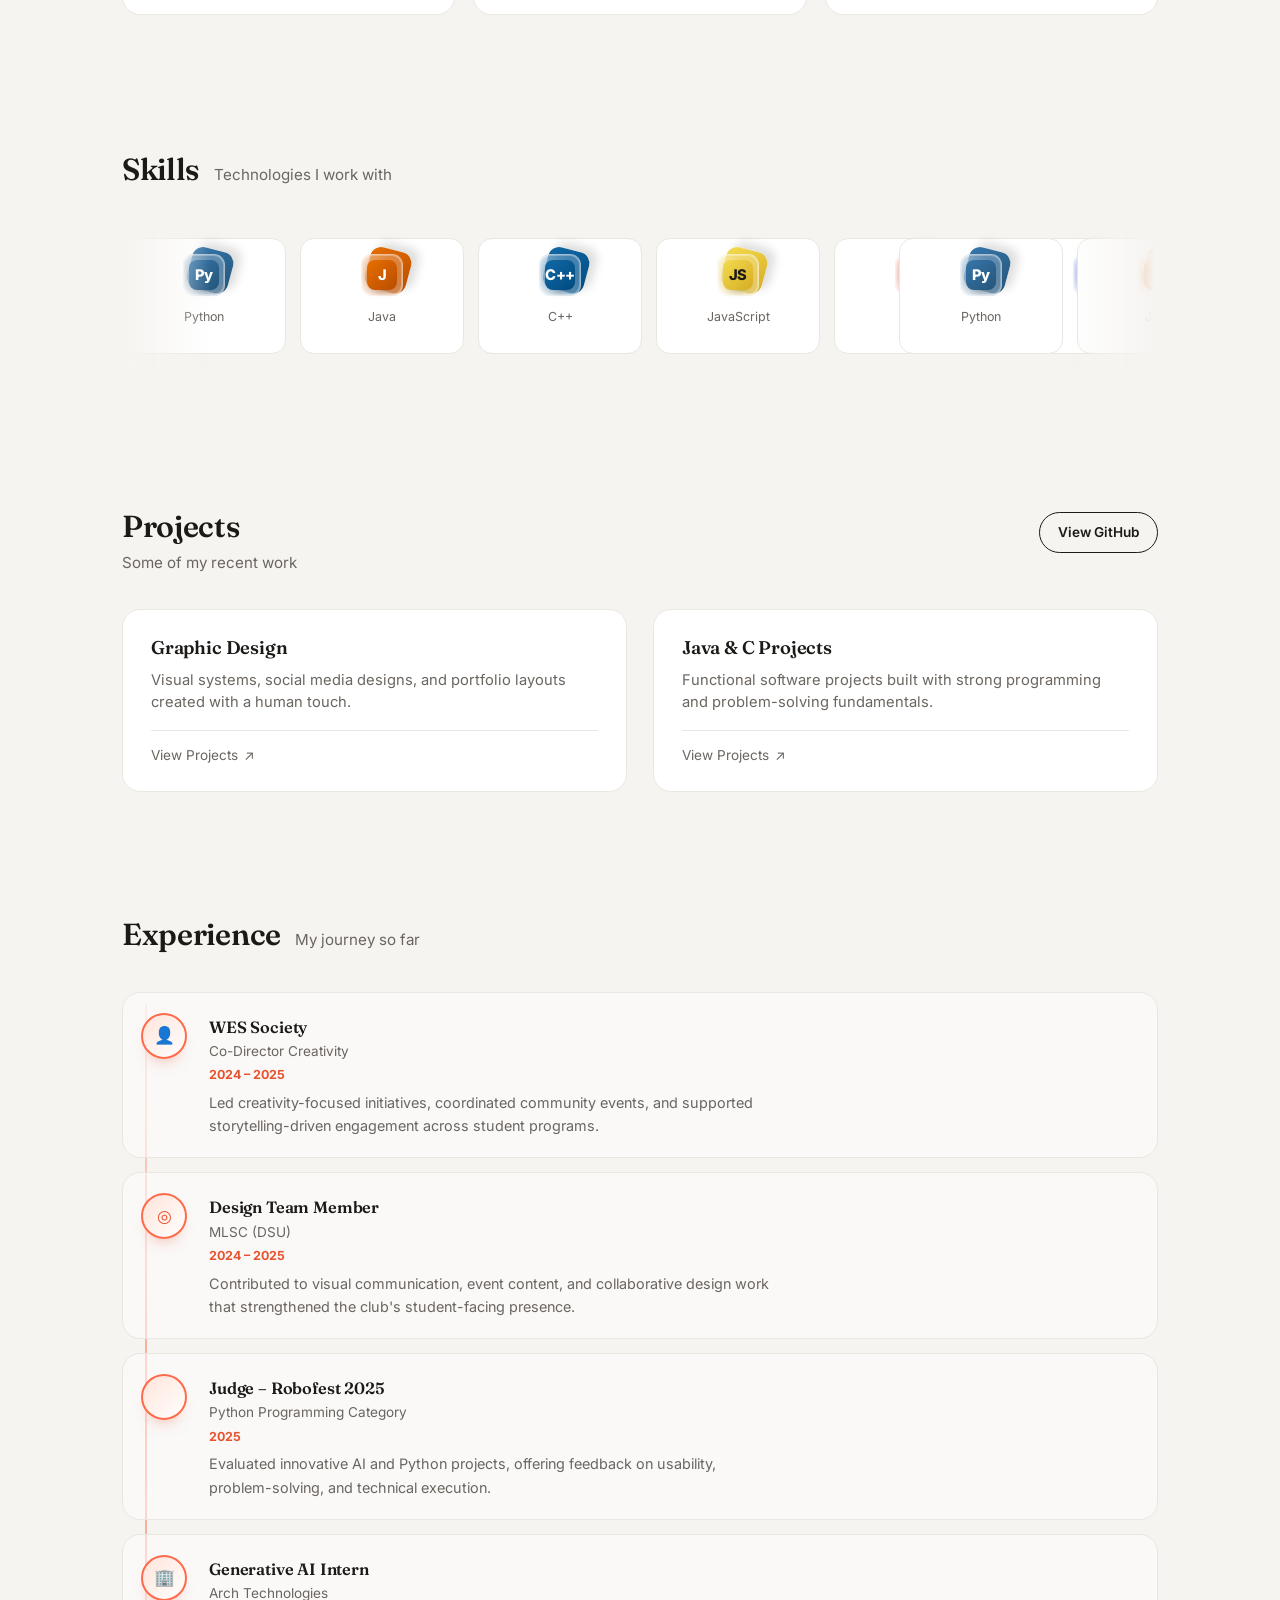
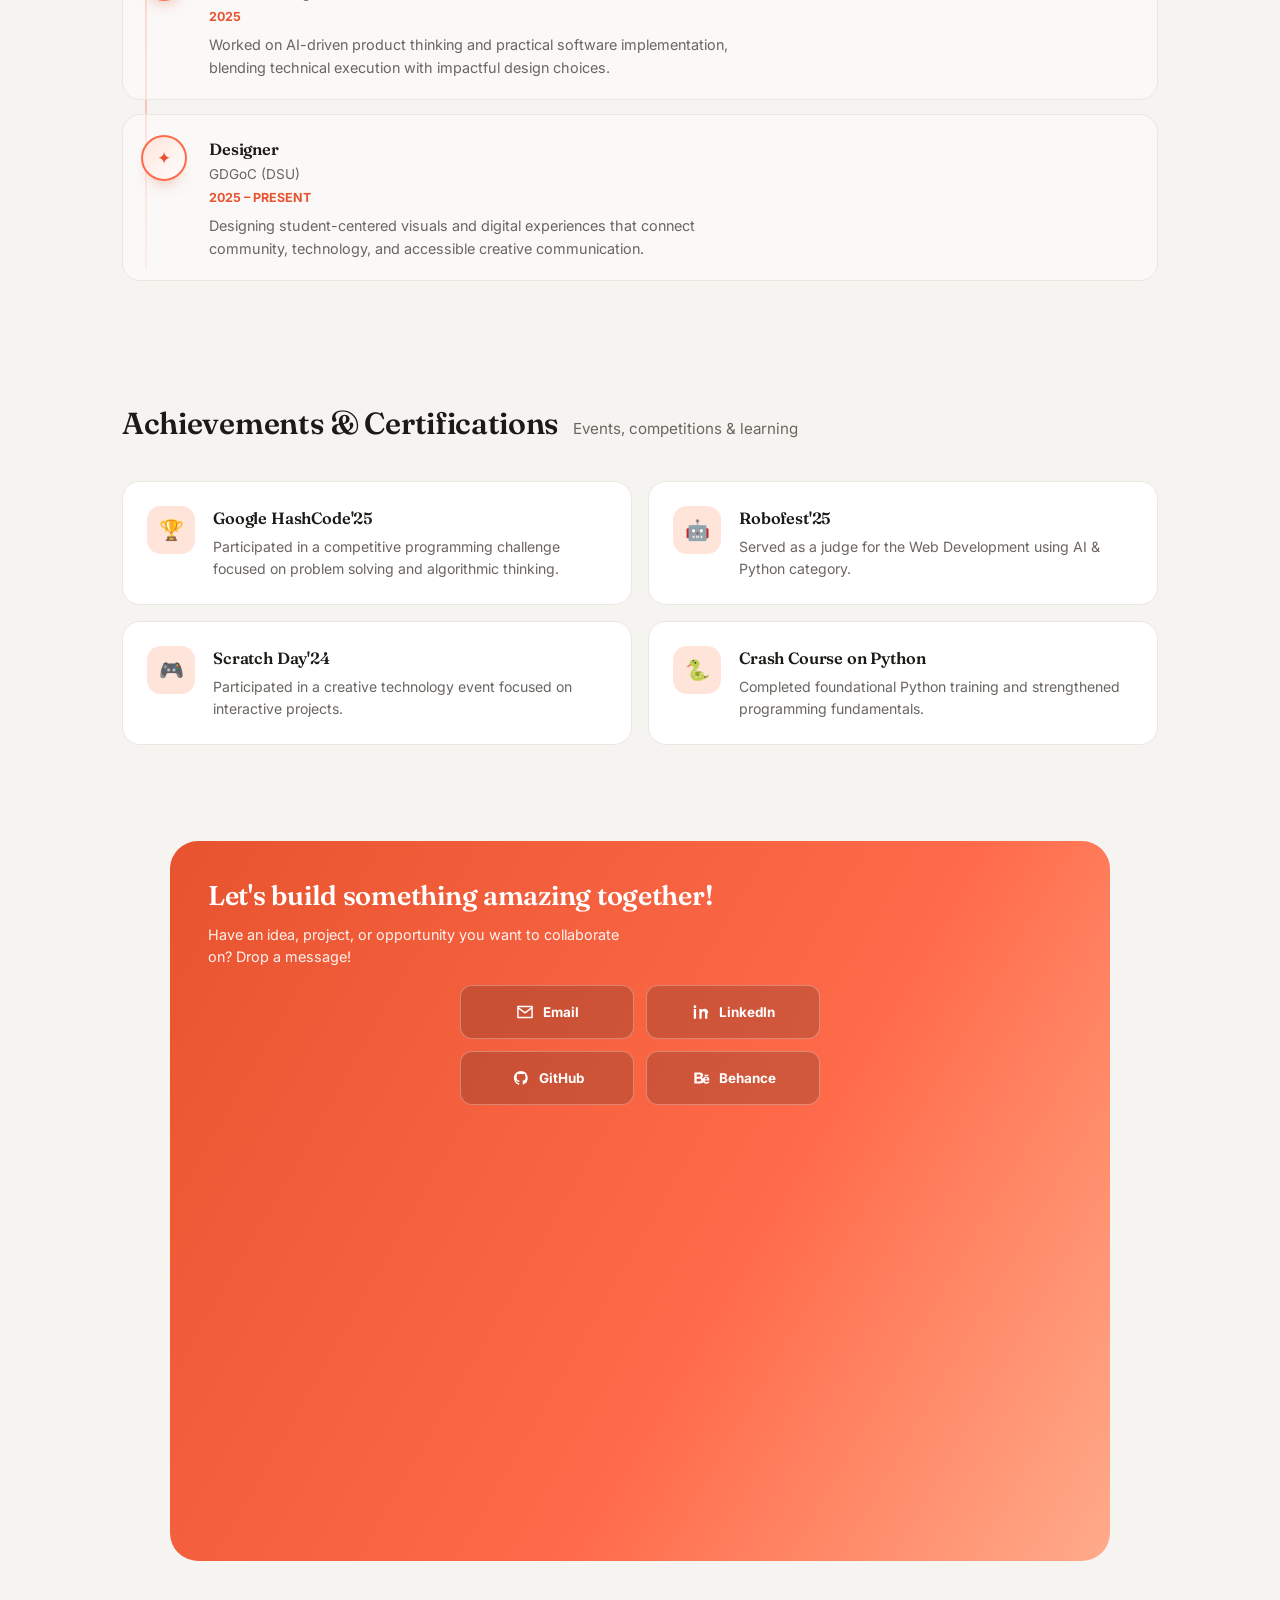
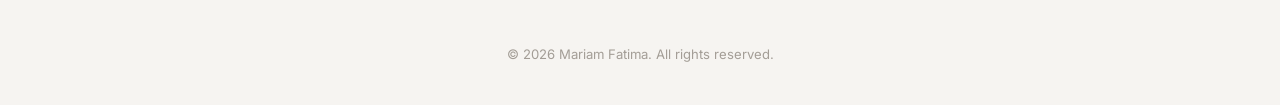
==== commit 50037777: "Update homepage structure and styling with new asset Replit-Commit-Author: Agent" ====
--- a/index.html
+++ b/index.html
@@ -239,37 +239,33 @@
       <div>
         <h2>Let's build something amazing together!</h2>
         <p>Have an idea, project, or opportunity you want to collaborate on? Drop a message!</p>
-        <div class="cta-btns">
-          <button type="button" class="btn" id="openContactForm">Get In Touch</button>
-          <a href="attached_assets/MariamFatima_1786053155244.pdf" download="MariamFatima_CV.pdf" class="btn btn-outline">Review CV</a>
-        </div>
-      </div>
-      <ul class="contact-list">
-        <li>
-          <a class="contact-button" href="mailto:mariamfatima486@gmail.com" aria-label="Email Mariam Fatima">
-            <svg class="contact-icon" viewBox="0 0 24 24" aria-hidden="true"><path d="M3.5 5.5h17v13h-17z"/><path d="m4 7 8 6 8-6"/></svg>
-            <span>Email</span>
-          </a>
-        </li>
-        <li>
-          <a class="contact-button" href="https://www.linkedin.com/in/syeda-mariam-fatima-34ba4a332/" target="_blank" rel="noreferrer noopener" aria-label="Connect with Mariam on LinkedIn">
-            <svg class="contact-icon contact-icon--linkedin" viewBox="0 0 24 24" aria-hidden="true"><path d="M6.1 8.4H3.3V20h2.8V8.4ZM4.7 4A1.7 1.7 0 1 0 4.7 7.4 1.7 1.7 0 0 0 4.7 4ZM20.7 13.4c0-3.5-1.9-5.2-4.5-5.2-2.1 0-3 1.2-3.5 2v-1.8H10V20h2.8v-5.8c0-1.5.3-3 2.2-3 1.8 0 1.8 1.7 1.8 3.1V20h2.8v-6.6Z"/></svg>
-            <span>LinkedIn</span>
-          </a>
-        </li>
-        <li>
-          <a class="contact-button" href="https://github.com/Mariam486" target="_blank" rel="noreferrer noopener" aria-label="View Mariam's GitHub">
-            <svg class="contact-icon contact-icon--brand" viewBox="0 0 24 24" aria-hidden="true"><path d="M12 3.5a8.5 8.5 0 0 0-2.7 16.6c.4.1.6-.2.6-.5v-1.7c-2.4.5-2.9-1.1-2.9-1.1-.4-1-.9-1.3-.9-1.3-.8-.6.1-.6.1-.6.9.1 1.3.9 1.3.9.8 1.3 2.1.9 2.6.7.1-.6.3-.9.5-1.1-1.9-.2-3.9-1-3.9-4.2 0-.9.3-1.6.8-2.2-.1-.2-.4-1.1.1-2.2 0 0 .7-.2 2.3.8.7-.2 1.5-.3 2.2-.3.8 0 1.5.1 2.2.3 1.6-1.1 2.3-.8 2.3-.8.5 1.1.2 2 .1 2.2.5.6.8 1.3.8 2.2 0 3.2-2 4-3.9 4.2.3.3.5.8.5 1.6v2.4c0 .3.2.6.6.5A8.5 8.5 0 0 0 12 3.5Z"/></svg>
-            <span>GitHub</span>
-          </a>
-        </li>
-        <li>
-          <a class="contact-button" href="https://www.behance.net/mariamfatima4" target="_blank" rel="noreferrer noopener" aria-label="View Mariam's Behance portfolio">
-            <svg class="contact-icon contact-icon--brand" viewBox="0 0 24 24" aria-hidden="true"><path d="M4 5.5h6.2c2.8 0 4.3 1.3 4.3 3.3 0 1.3-.7 2.3-1.8 2.8 1.7.4 2.7 1.5 2.7 3.3 0 2.6-1.9 3.6-4.8 3.6H4v-13Zm2.8 2.2v2.9h3c1.2 0 1.8-.5 1.8-1.5 0-1-.6-1.4-1.8-1.4h-3Zm0 5.1v3.4h3.4c1.3 0 2-.5 2-1.7 0-1.1-.7-1.7-2-1.7H6.8ZM16.2 8.1h4.6v1.5h-4.6zM18.4 10.2c2.3 0 3.7 1.7 3.7 4.4v.5h-5.5c.1 1.3.7 2 1.9 2 .9 0 1.5-.4 1.8-1l1.7.8c-.6 1.3-1.8 2-3.6 2-2.7 0-4.3-1.7-4.3-4.3 0-2.6 1.7-4.4 4.3-4.4Zm-1.8 3.2h3c-.1-1-.5-1.6-1.4-1.6-.9 0-1.4.5-1.6 1.6Z"/></svg>
-            <span>Behance</span>
-          </a>
-        </li>
-      </ul>
+        <ul class="contact-list">
+          <li>
+            <a class="contact-button" href="mailto:mariamfatima486@gmail.com" aria-label="Email Mariam Fatima">
+              <svg class="contact-icon" viewBox="0 0 24 24" aria-hidden="true"><path d="M3.5 5.5h17v13h-17z"/><path d="m4 7 8 6 8-6"/></svg>
+              <span>Email</span>
+            </a>
+          </li>
+          <li>
+            <a class="contact-button" href="https://www.linkedin.com/in/syeda-mariam-fatima-34ba4a332/" target="_blank" rel="noreferrer noopener" aria-label="Connect with Mariam on LinkedIn">
+              <svg class="contact-icon contact-icon--linkedin" viewBox="0 0 24 24" aria-hidden="true"><path d="M6.1 8.4H3.3V20h2.8V8.4ZM4.7 4A1.7 1.7 0 1 0 4.7 7.4 1.7 1.7 0 0 0 4.7 4ZM20.7 13.4c0-3.5-1.9-5.2-4.5-5.2-2.1 0-3 1.2-3.5 2v-1.8H10V20h2.8v-5.8c0-1.5.3-3 2.2-3 1.8 0 1.8 1.7 1.8 3.1V20h2.8v-6.6Z"/></svg>
+              <span>LinkedIn</span>
+            </a>
+          </li>
+          <li>
+            <a class="contact-button" href="https://github.com/Mariam486" target="_blank" rel="noreferrer noopener" aria-label="View Mariam's GitHub">
+              <svg class="contact-icon contact-icon--brand" viewBox="0 0 24 24" aria-hidden="true"><path d="M12 3.5a8.5 8.5 0 0 0-2.7 16.6c.4.1.6-.2.6-.5v-1.7c-2.4.5-2.9-1.1-2.9-1.1-.4-1-.9-1.3-.9-1.3-.8-.6.1-.6.1-.6.9.1 1.3.9 1.3.9.8 1.3 2.1.9 2.6.7.1-.6.3-.9.5-1.1-1.9-.2-3.9-1-3.9-4.2 0-.9.3-1.6.8-2.2-.1-.2-.4-1.1.1-2.2 0 0 .7-.2 2.3.8.7-.2 1.5-.3 2.2-.3.8 0 1.5.1 2.2.3 1.6-1.1 2.3-.8 2.3-.8.5 1.1.2 2 .1 2.2.5.6.8 1.3.8 2.2 0 3.2-2 4-3.9 4.2.3.3.5.8.5 1.6v2.4c0 .3.2.6.6.5A8.5 8.5 0 0 0 12 3.5Z"/></svg>
+              <span>GitHub</span>
+            </a>
+          </li>
+          <li>
+            <a class="contact-button" href="https://www.behance.net/mariamfatima4" target="_blank" rel="noreferrer noopener" aria-label="View Mariam's Behance portfolio">
+              <svg class="contact-icon contact-icon--brand" viewBox="0 0 24 24" aria-hidden="true"><path d="M4 5.5h6.2c2.8 0 4.3 1.3 4.3 3.3 0 1.3-.7 2.3-1.8 2.8 1.7.4 2.7 1.5 2.7 3.3 0 2.6-1.9 3.6-4.8 3.6H4v-13Zm2.8 2.2v2.9h3c1.2 0 1.8-.5 1.8-1.5 0-1-.6-1.4-1.8-1.4h-3Zm0 5.1v3.4h3.4c1.3 0 2-.5 2-1.7 0-1.1-.7-1.7-2-1.7H6.8ZM16.2 8.1h4.6v1.5h-4.6zM18.4 10.2c2.3 0 3.7 1.7 3.7 4.4v.5h-5.5c.1 1.3.7 2 1.9 2 .9 0 1.5-.4 1.8-1l1.7.8c-.6 1.3-1.8 2-3.6 2-2.7 0-4.3-1.7-4.3-4.3 0-2.6 1.7-4.4 4.3-4.4Zm-1.8 3.2h3c-.1-1-.5-1.6-1.4-1.6-.9 0-1.4.5-1.6 1.6Z"/></svg>
+              <span>Behance</span>
+            </a>
+          </li>
+        </ul>
+      </div>
      <div class="contact-form-wrap" id="contactFormWrap" aria-hidden="true">
       <div class="contact-form-head">
         <div>
--- a/style.css
+++ b/style.css
@@ -1028,7 +1028,7 @@
   padding: 34px 38px;
   color: #fff;
   display:grid;
-  grid-template-columns: 1.2fr 0.8fr;
+  grid-template-columns: 1fr;
   gap: 30px;
   align-items:center;
   align-content:start;
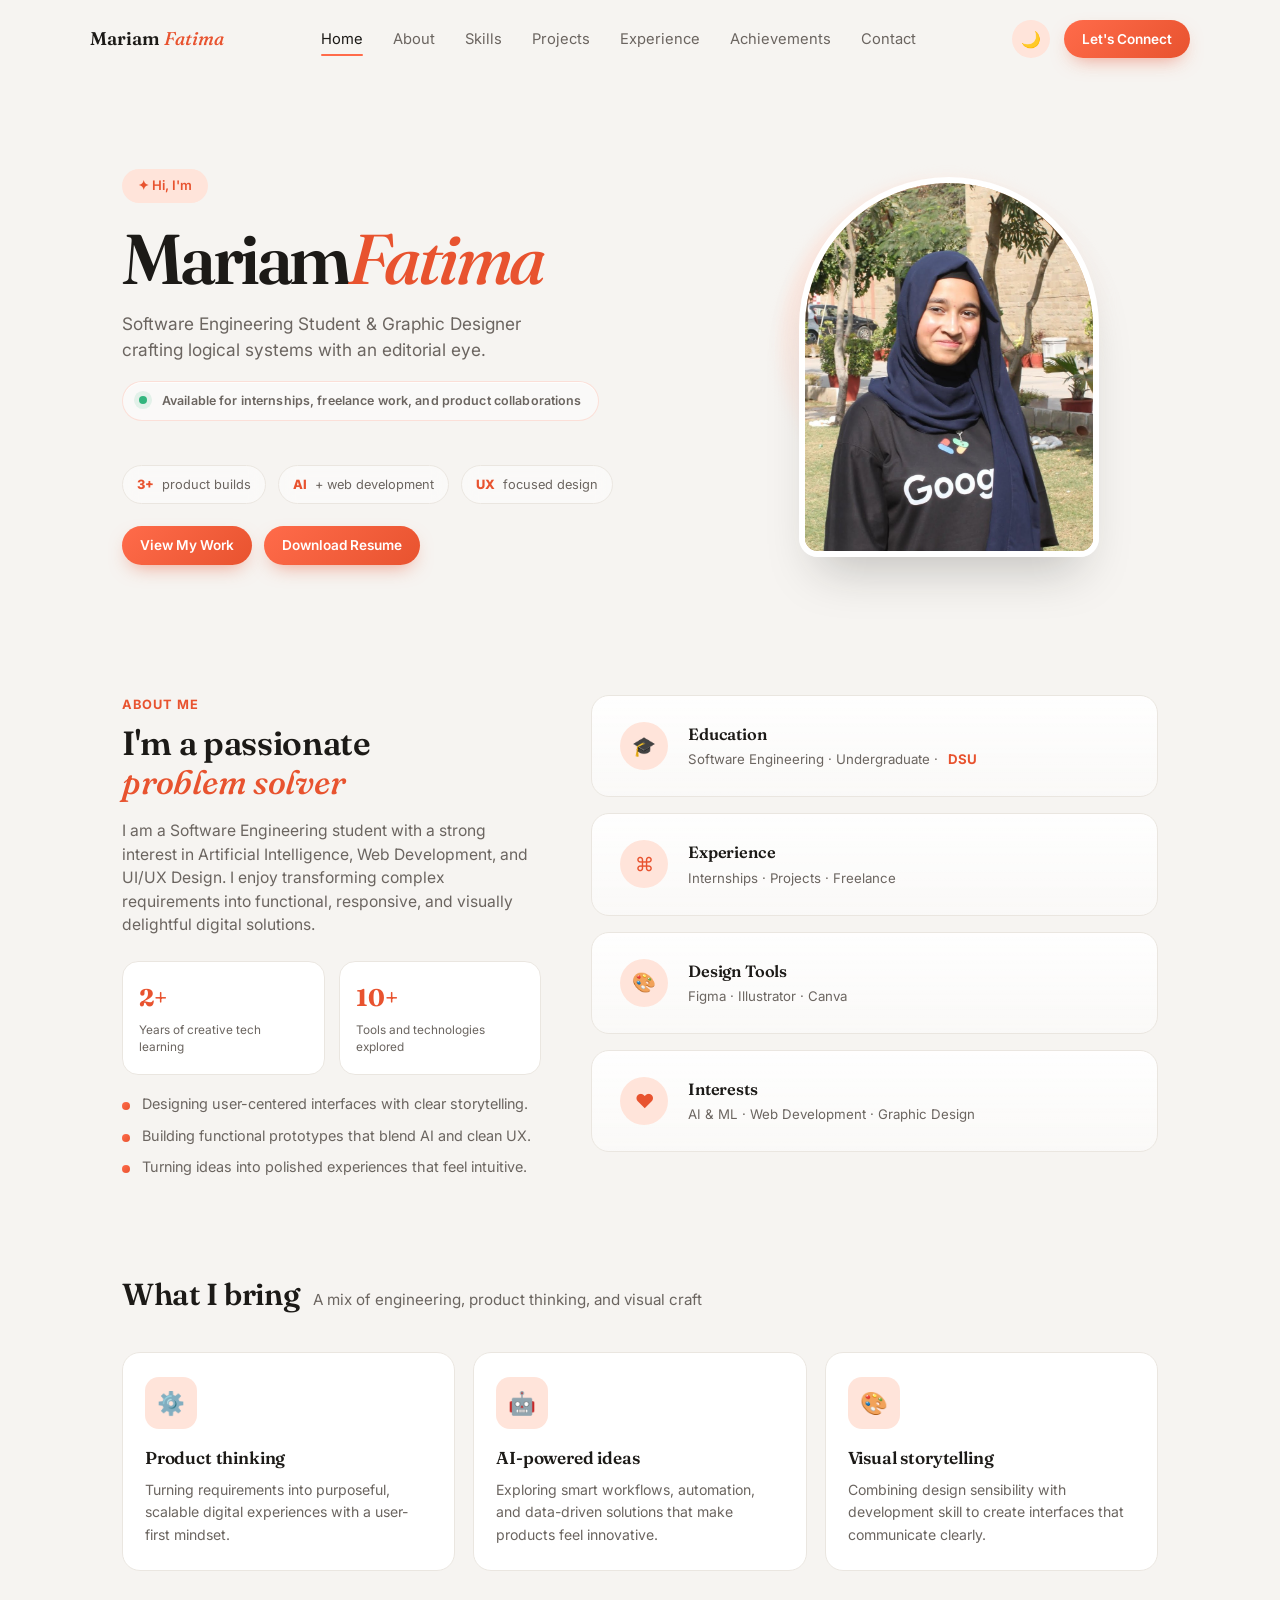
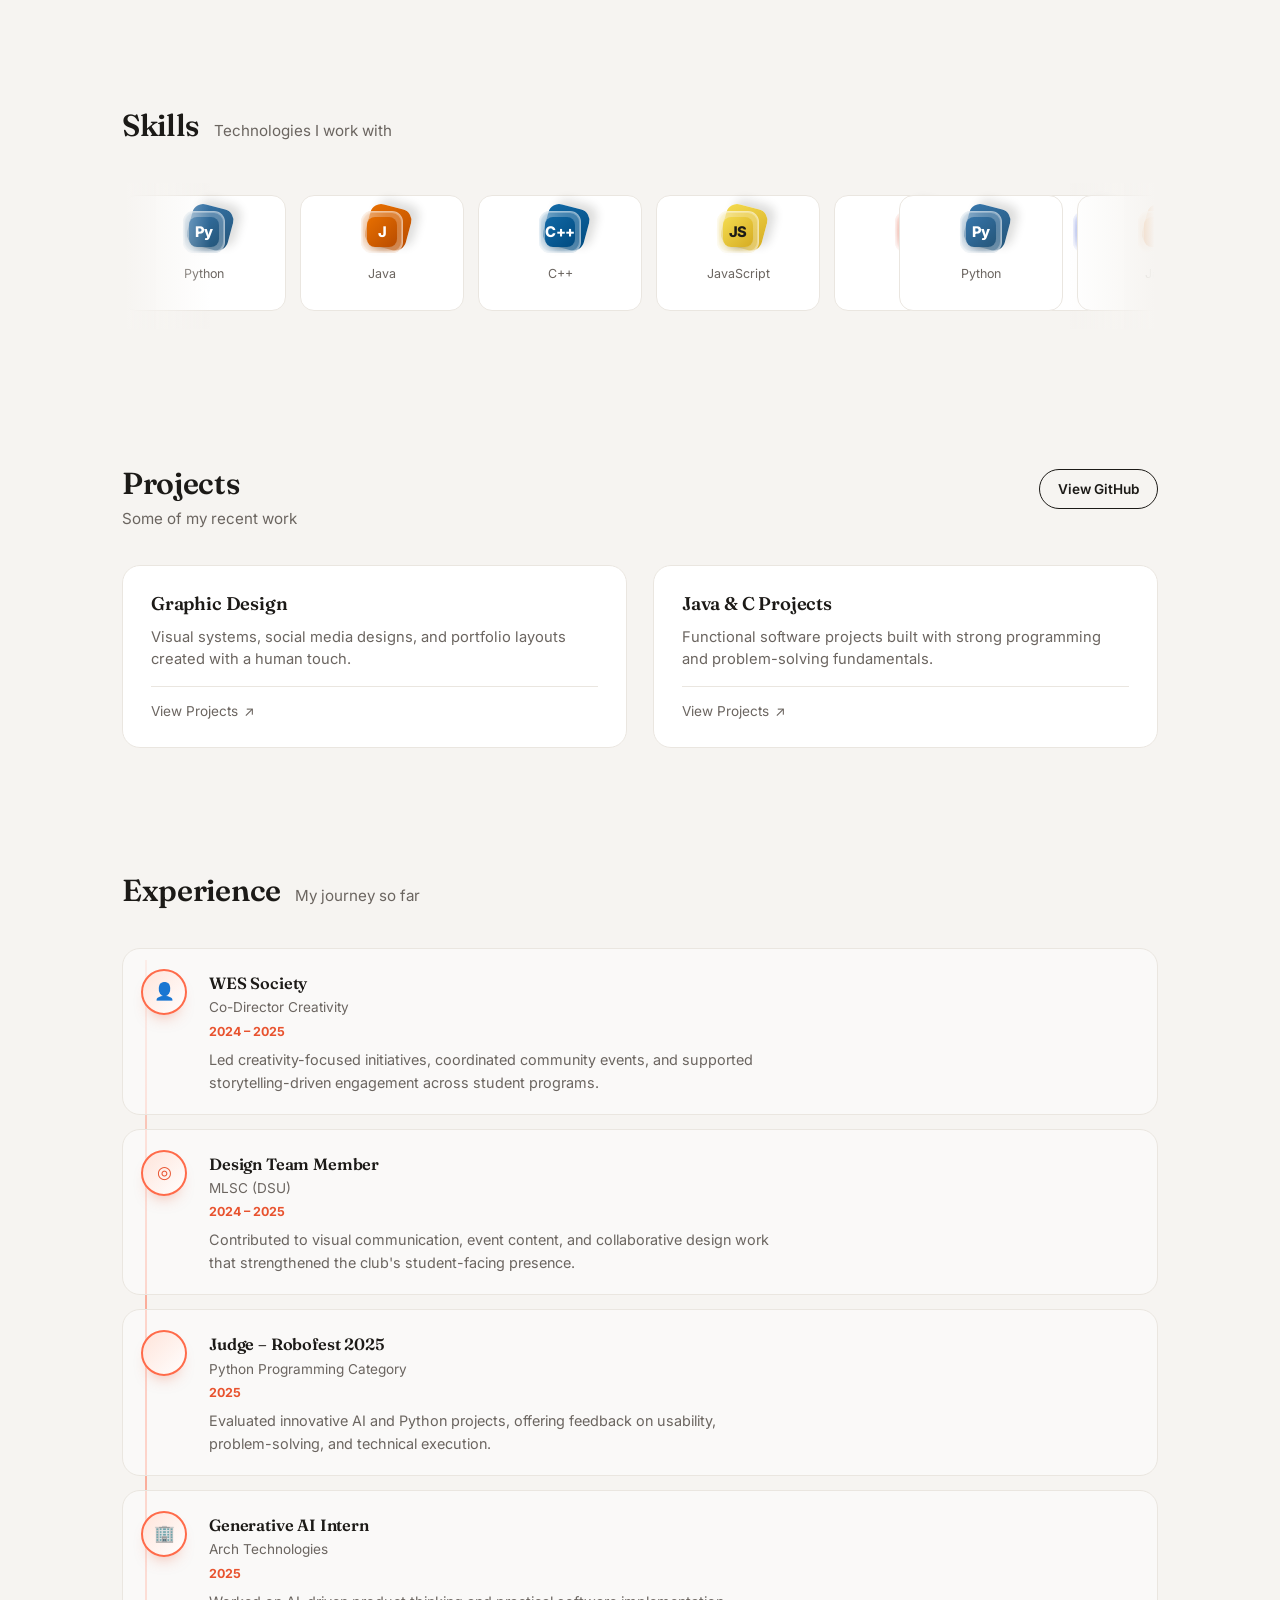
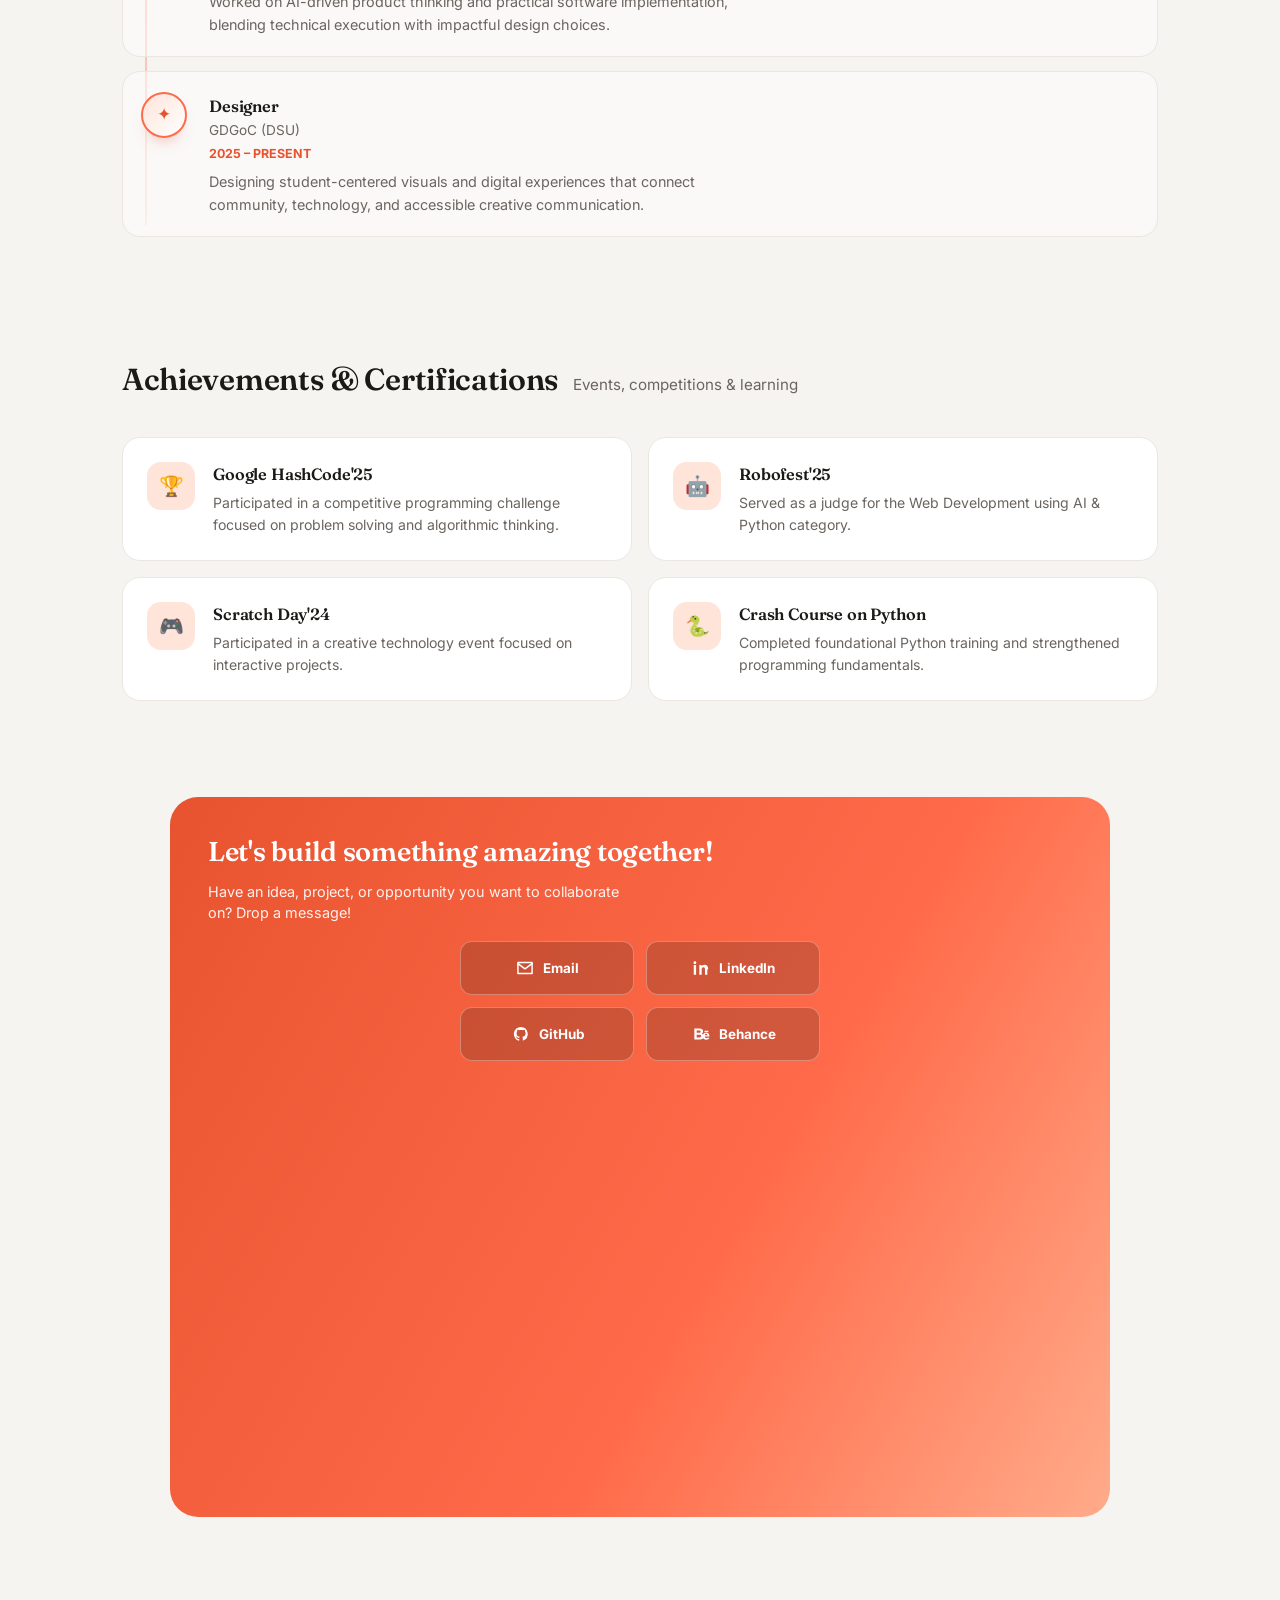
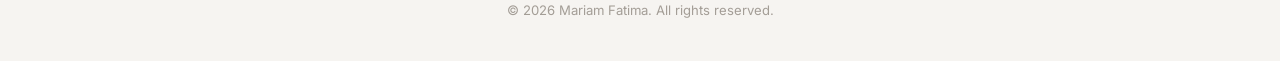
==== commit 8fde32a5: "Add targeted element image to index Replit-Commit-Author: Agent" ====
--- a/index.html
+++ b/index.html
@@ -94,7 +94,6 @@
         <li>Building functional prototypes that blend AI and clean UX.</li>
         <li>Turning ideas into polished experiences that feel intuitive.</li>
       </ul>
-      <a href="#projects" class="btn">View My Work</a>
     </div>
 
     <div class="card-stack">
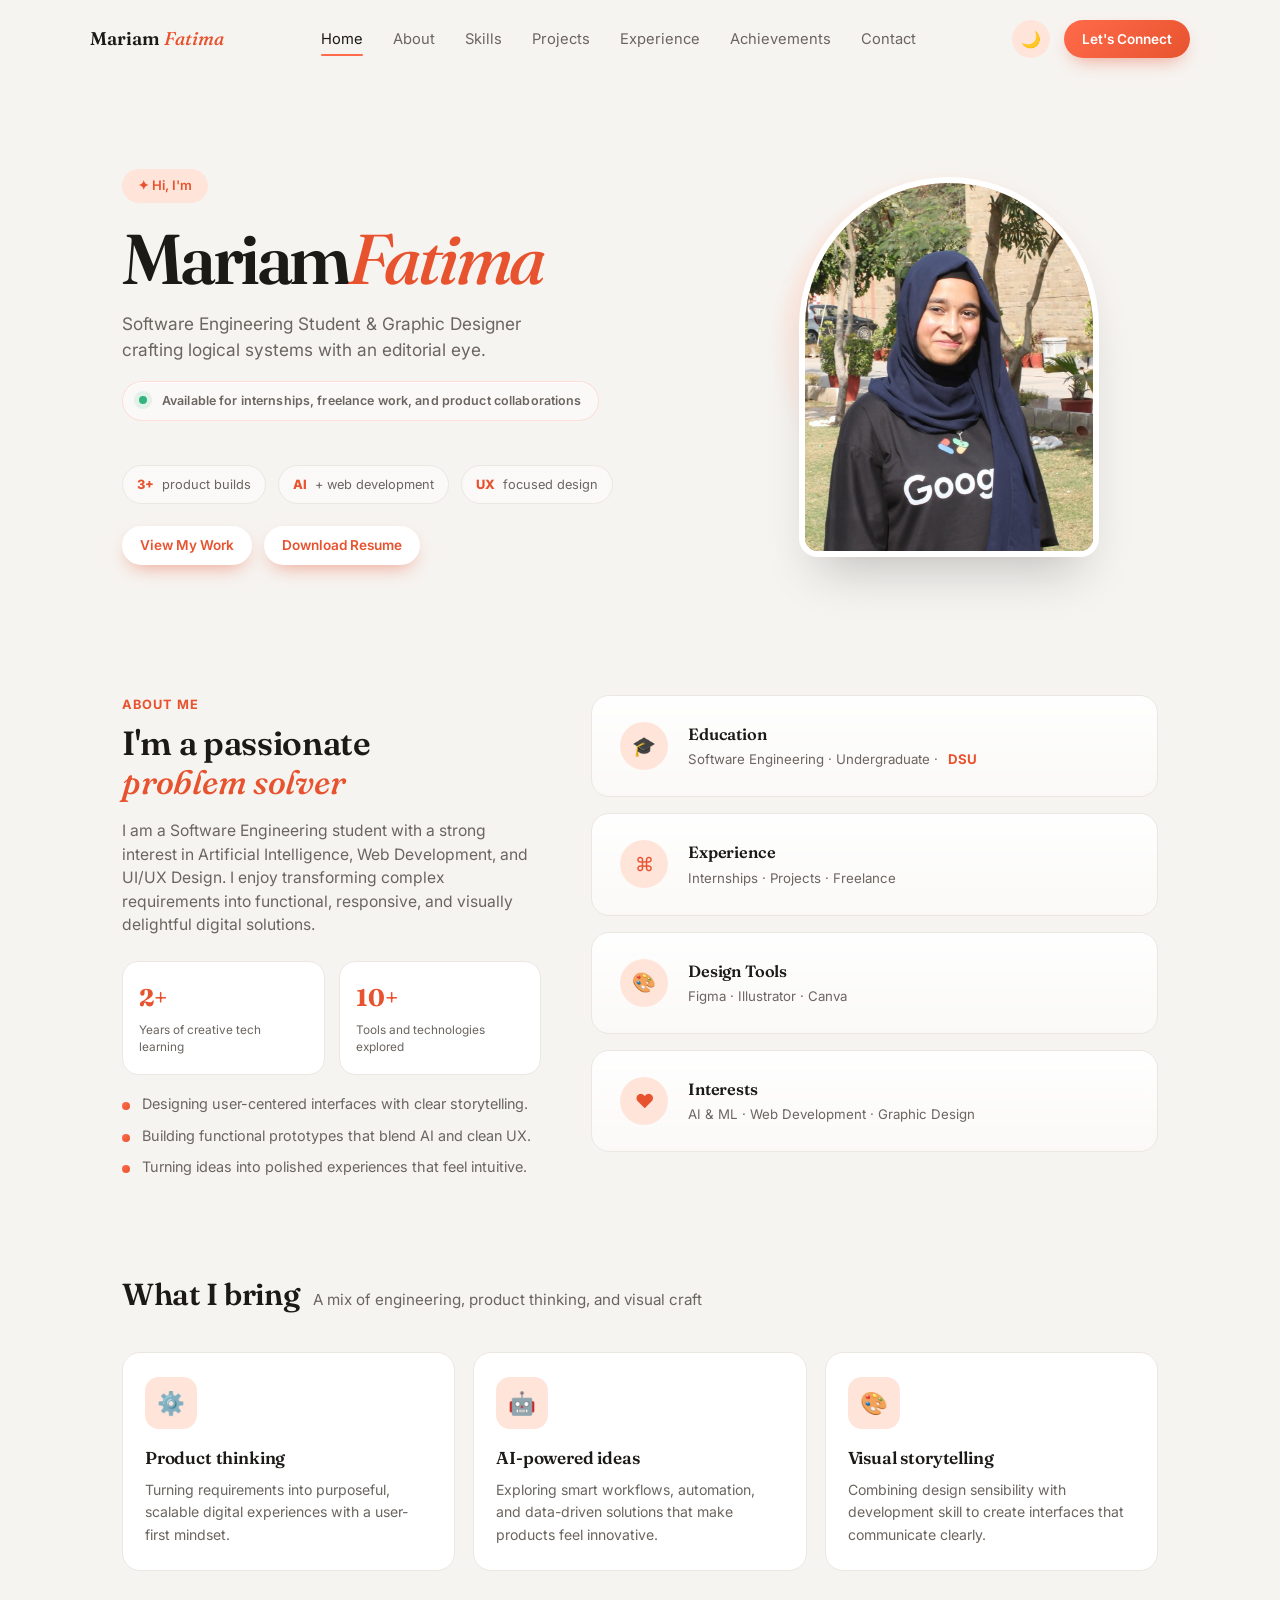
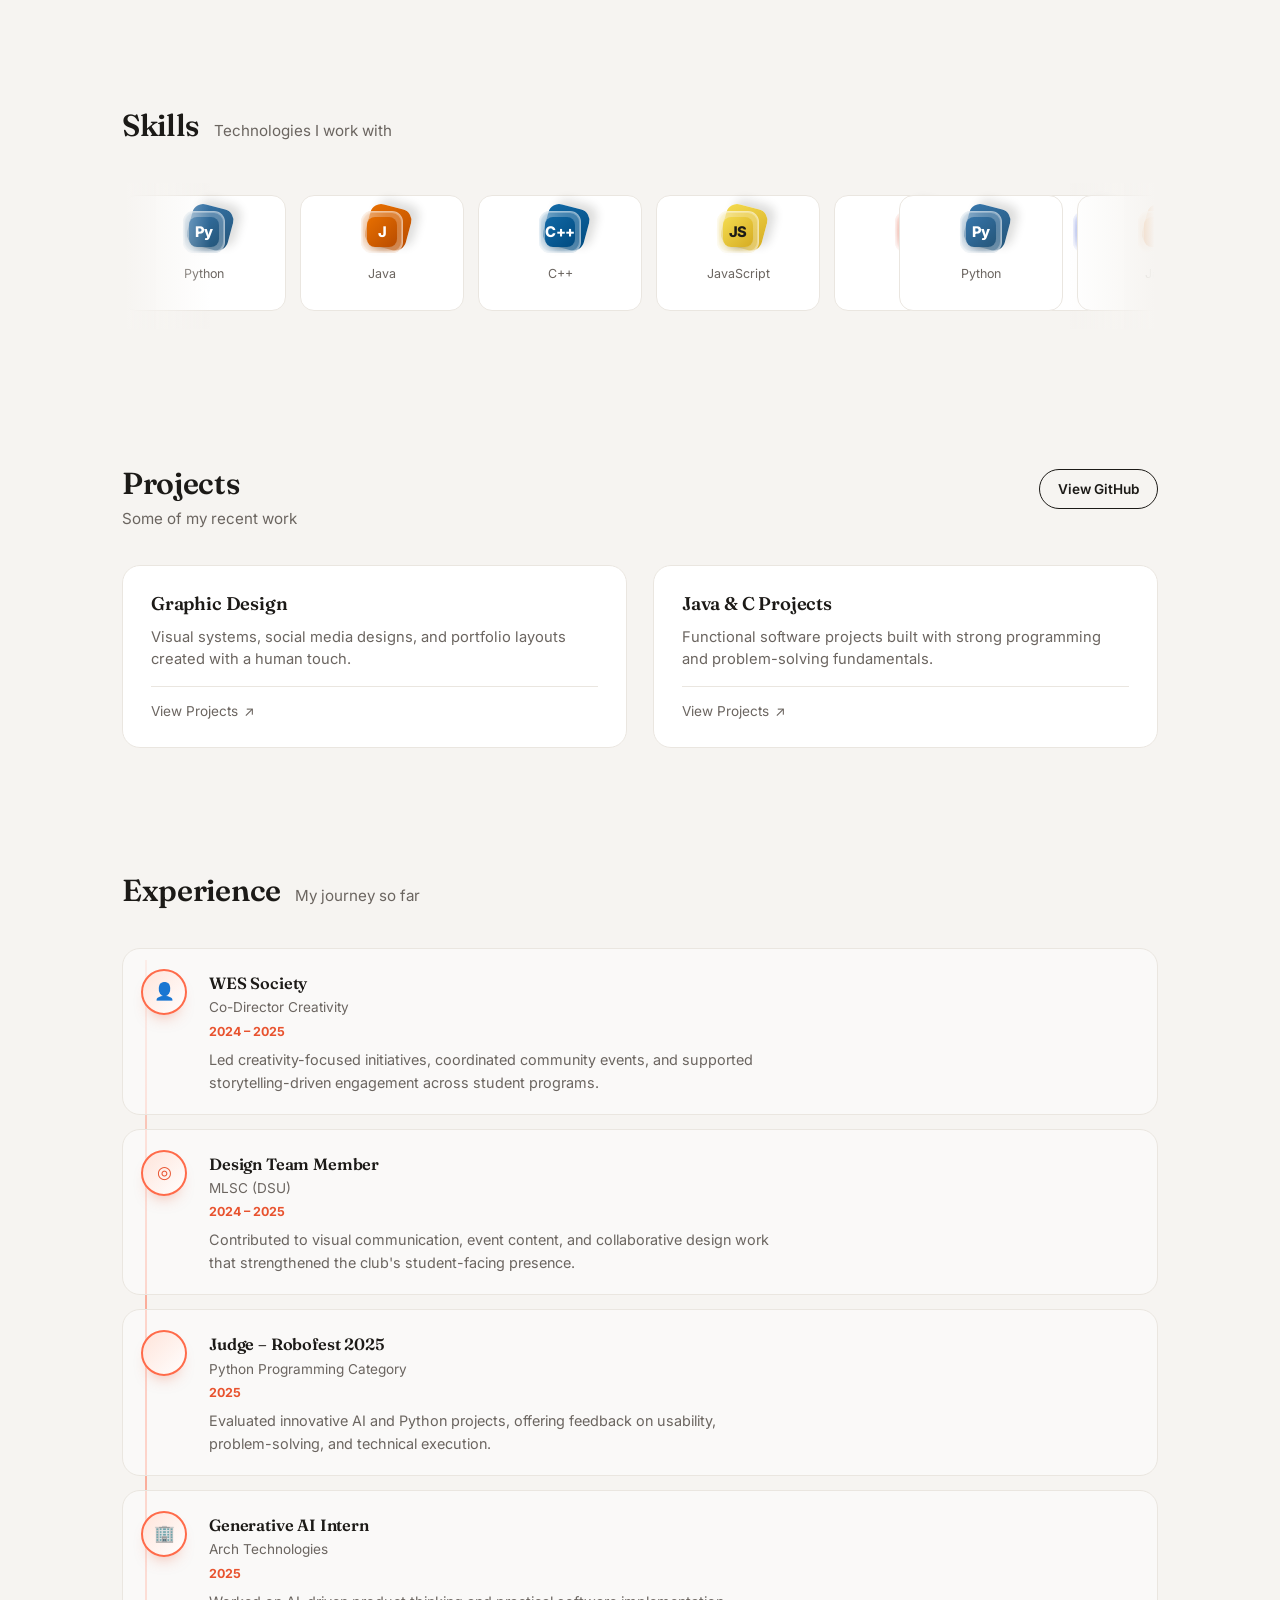
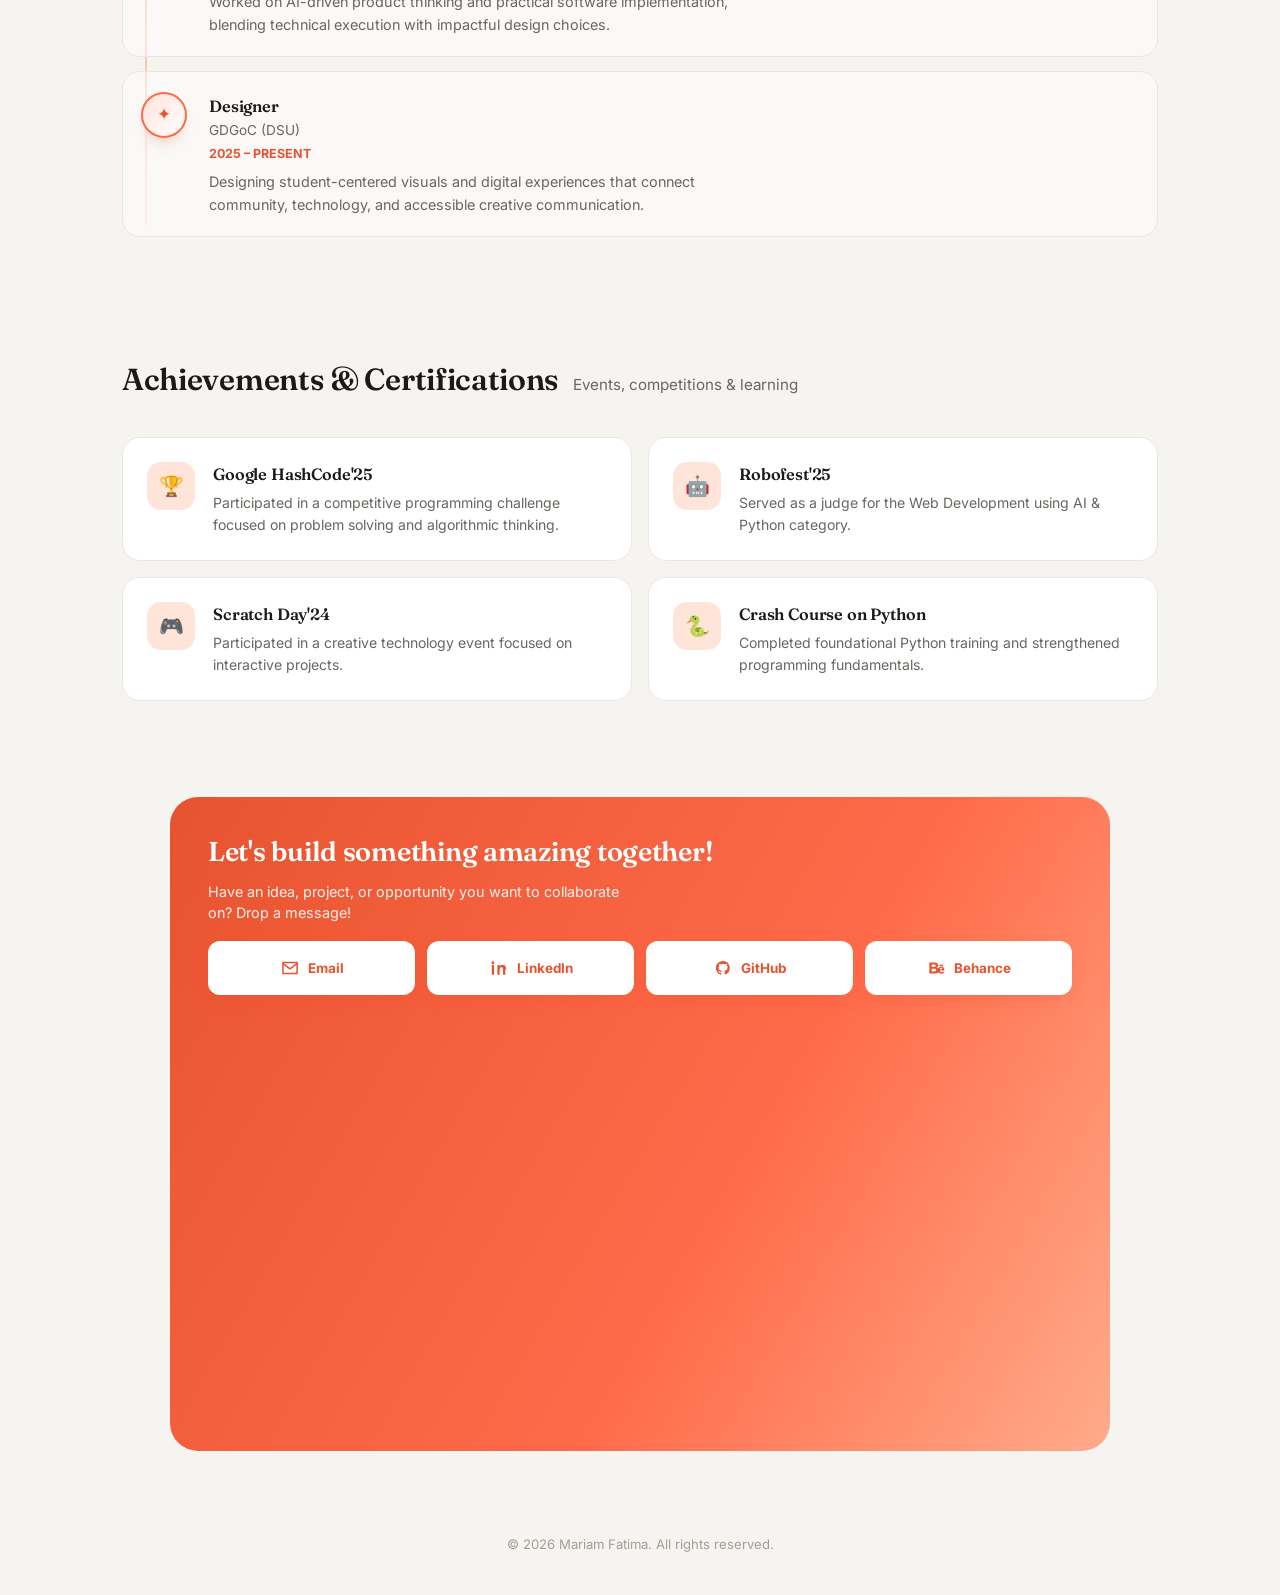
==== commit c893419c: "Update index and add targeted element asset Replit-Commit-Author: Agent" ====
--- a/index.html
+++ b/index.html
@@ -22,9 +22,6 @@
 <header id="siteHeader">
   <div class="wrap nav">
     <a href="#home" class="logo">Mariam <span class="accent-italic">Fatima</span></a>
-    <button class="nav-toggle" id="navToggle" type="button" aria-expanded="false" aria-controls="siteNav" aria-label="Open menu">
-      <span></span><span></span><span></span>
-    </button>
     <nav class="nav-links" id="siteNav">
       <a href="#home" class="active">Home</a>
       <a href="#about">About</a>
@@ -36,6 +33,9 @@
     </nav>
     <div class="nav-right">
       <button class="theme-btn" id="themeToggle" aria-label="Toggle theme">🌙</button>
+       <button class="nav-toggle" id="navToggle" type="button" aria-expanded="false" aria-controls="siteNav" aria-label="Open menu">
+         <span></span><span></span><span></span>
+       </button>
       <a href="#contact" class="btn btn-sm">Let's Connect</a>
     </div>
   </div>
--- a/style.css
+++ b/style.css
@@ -217,7 +217,7 @@
   }
   .nav-links.is-open{ display:flex; }
   .nav-right{ margin-left:auto; }
-  .btn-sm{ display: none; }
+  .nav-right .btn-sm{ display: none; }
 }
 
 /* ---------- Hero ---------- */
@@ -298,6 +298,14 @@
   flex-wrap: wrap;
   margin-top: 22px;
 }
+.hero-actions .btn{
+  background: #fff;
+  color: var(--coral-deep);
+}
+.hero-actions .btn:hover{
+  background: #fff;
+  color: var(--coral-deep);
+}
 .hero-badges{
   display:flex;
   flex-wrap:wrap;
@@ -366,6 +374,28 @@
   .hero-grid{ grid-template-columns: 1fr; }
   .portrait-wrap{ order:-1; margin-bottom: 10px;}
   .portrait{ width: 220px; height: 280px; border-radius: 120px 120px 16px 16px;}
+}
+
+@media(max-width: 760px){
+  .hero-actions{
+    gap: 10px;
+  }
+  .hero-actions .btn{
+    flex: 1 1 150px;
+    justify-content: center;
+  }
+  .hero-status{
+    max-width: 100%;
+    box-sizing: border-box;
+    align-items: flex-start;
+    border-radius: 16px;
+  }
+}
+
+@media(max-width: 520px){
+  .hero-actions .btn{
+    flex-basis: 100%;
+  }
 }
 
 /* ---------- About + Cards ---------- */
@@ -1045,37 +1075,39 @@
 .cta-btns .btn-outline:hover{ background: rgba(255,255,255,0.15); color:#fff; }
 
 .contact-list{
-  width: min(100%, 360px);
-  margin: 0 auto;
+  width: 100%;
+  margin: 0;
   padding: 0;
   list-style: none;
   display: grid;
-  grid-template-columns: repeat(2, minmax(0, 1fr));
+  grid-template-columns: repeat(4, minmax(0, 1fr));
   gap: 12px;
   font-size: 0.84rem;
 }
 .contact-list li{ min-width: 0; }
 .contact-button{
+  width: 100%;
   min-height: 54px;
   padding: 10px 12px;
   display: flex;
   align-items: center;
   justify-content: center;
   gap: 8px;
-  border: 1px solid rgba(255,255,255,0.3);
+  border: none;
   border-radius: 12px;
-  background: rgba(38, 20, 18, 0.2);
-  color: #fff;
+  background: #fff;
+  color: var(--coral-deep);
   font-weight: 700;
   text-align: center;
-  transition: background .2s ease, border-color .2s ease, transform .2s ease;
+  box-shadow: 0 8px 20px -8px rgba(232,83,47,0.45);
+  transition: transform .2s ease, box-shadow .2s ease;
 }
 .contact-button:hover,
 .contact-button:focus-visible{
-  background: rgba(255,255,255,0.18);
-  border-color: rgba(255,255,255,0.78);
-  color: #fff;
+  background: #fff;
+  color: var(--coral-deep);
   transform: translateY(-2px);
+  box-shadow: 0 12px 24px -8px rgba(232,83,47,0.6);
 }
 .contact-icon{
   width: 20px;
@@ -1277,7 +1309,7 @@
   .cta-card{ border-radius: 22px; padding: 24px 20px; gap: 20px; }
   .cta-card h2{ font-size: 1.45rem; }
   .cta-card p{ margin-bottom: 14px; font-size: .86rem; }
-  .contact-list{ gap: 8px; font-size: .82rem; }
+  .contact-list{ grid-template-columns: repeat(2, minmax(0, 1fr)); gap: 8px; font-size: .82rem; }
   #contactForm{ grid-template-columns: 1fr; }
   #contactForm label:last-of-type,
   #contactForm .form-submit,
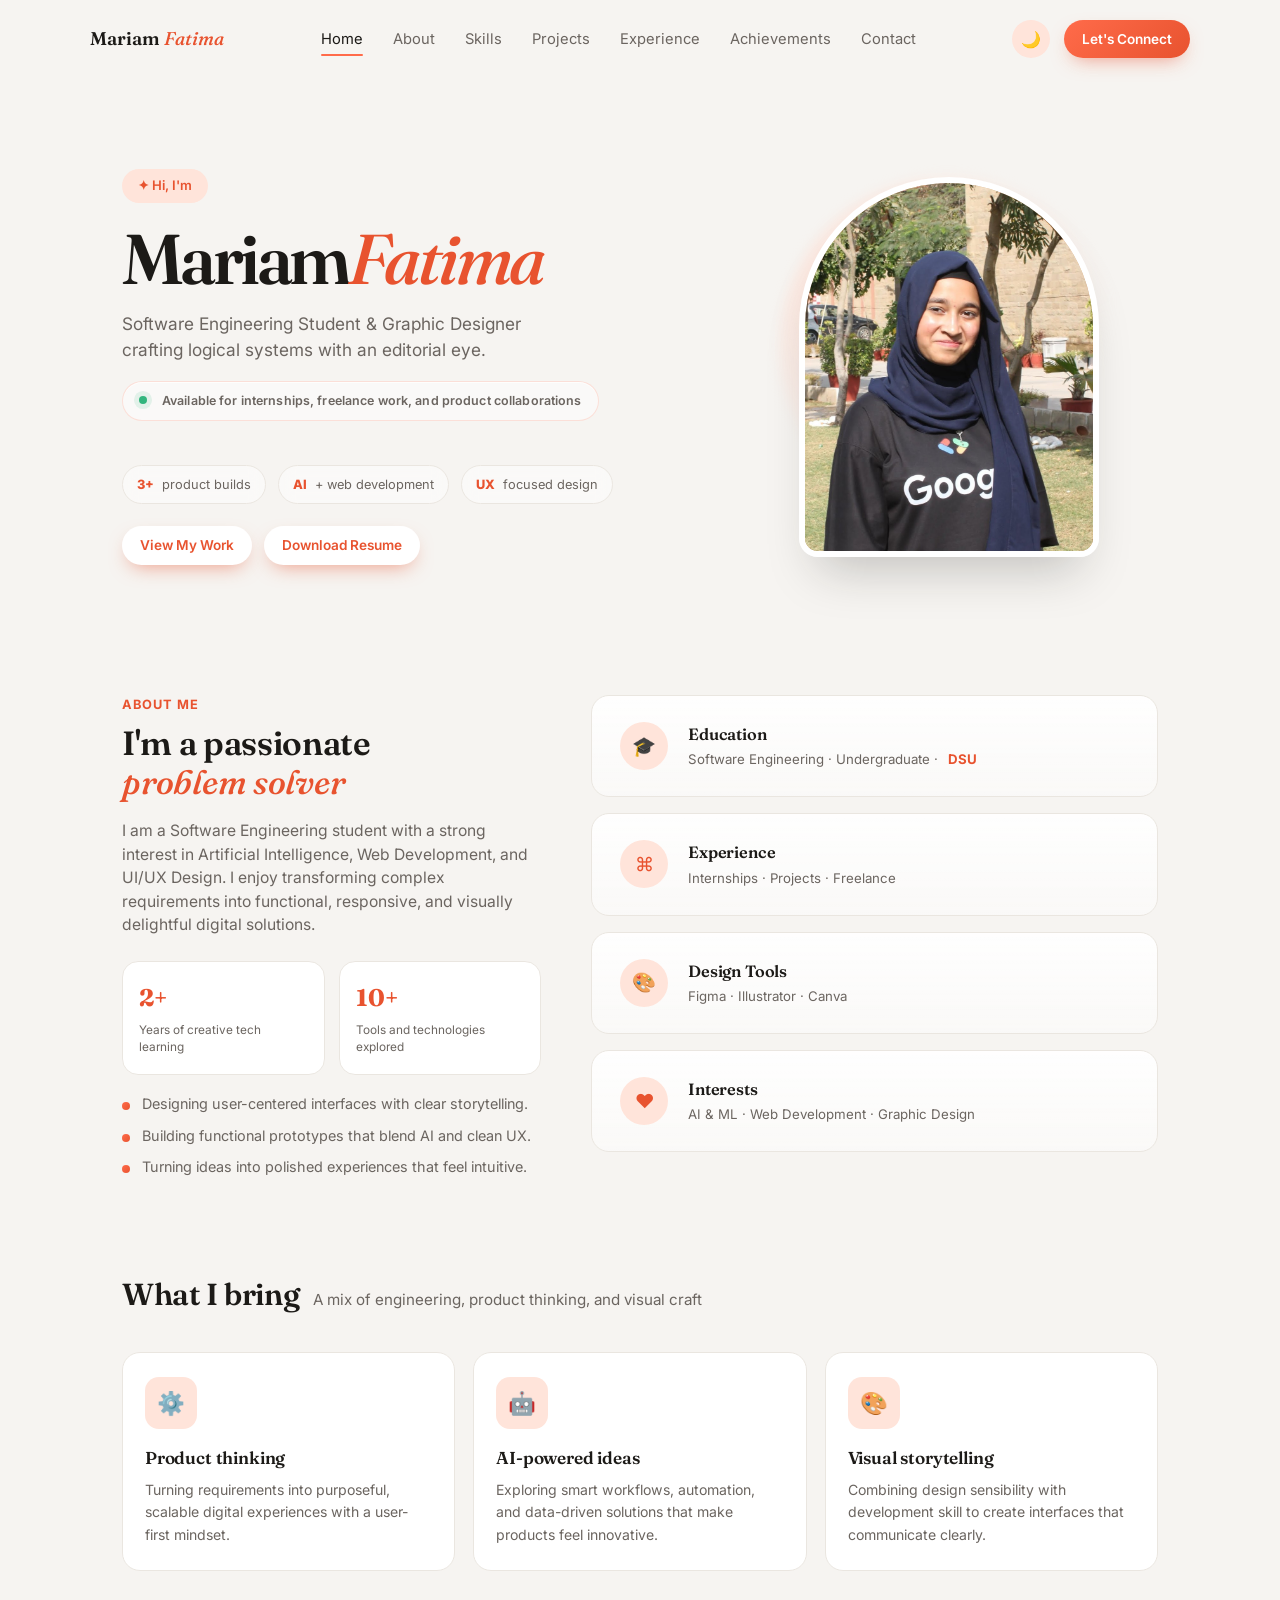
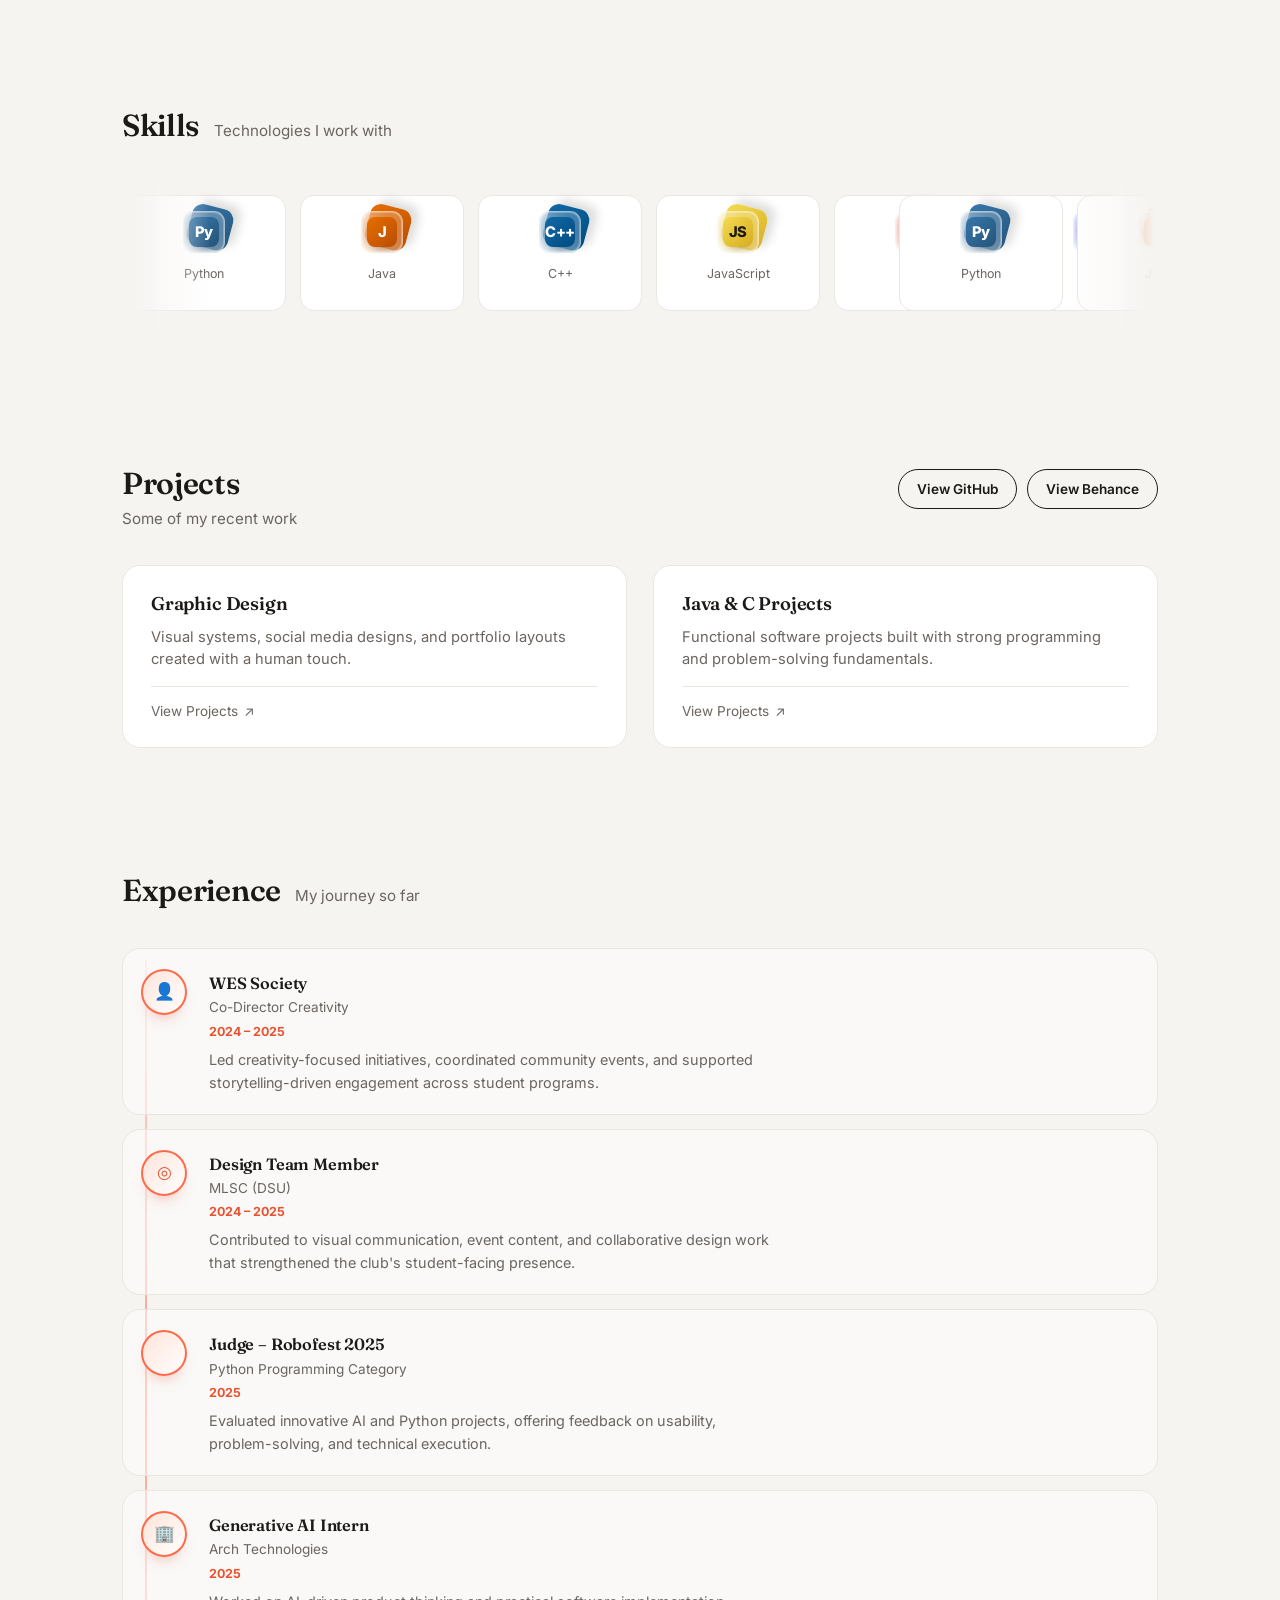
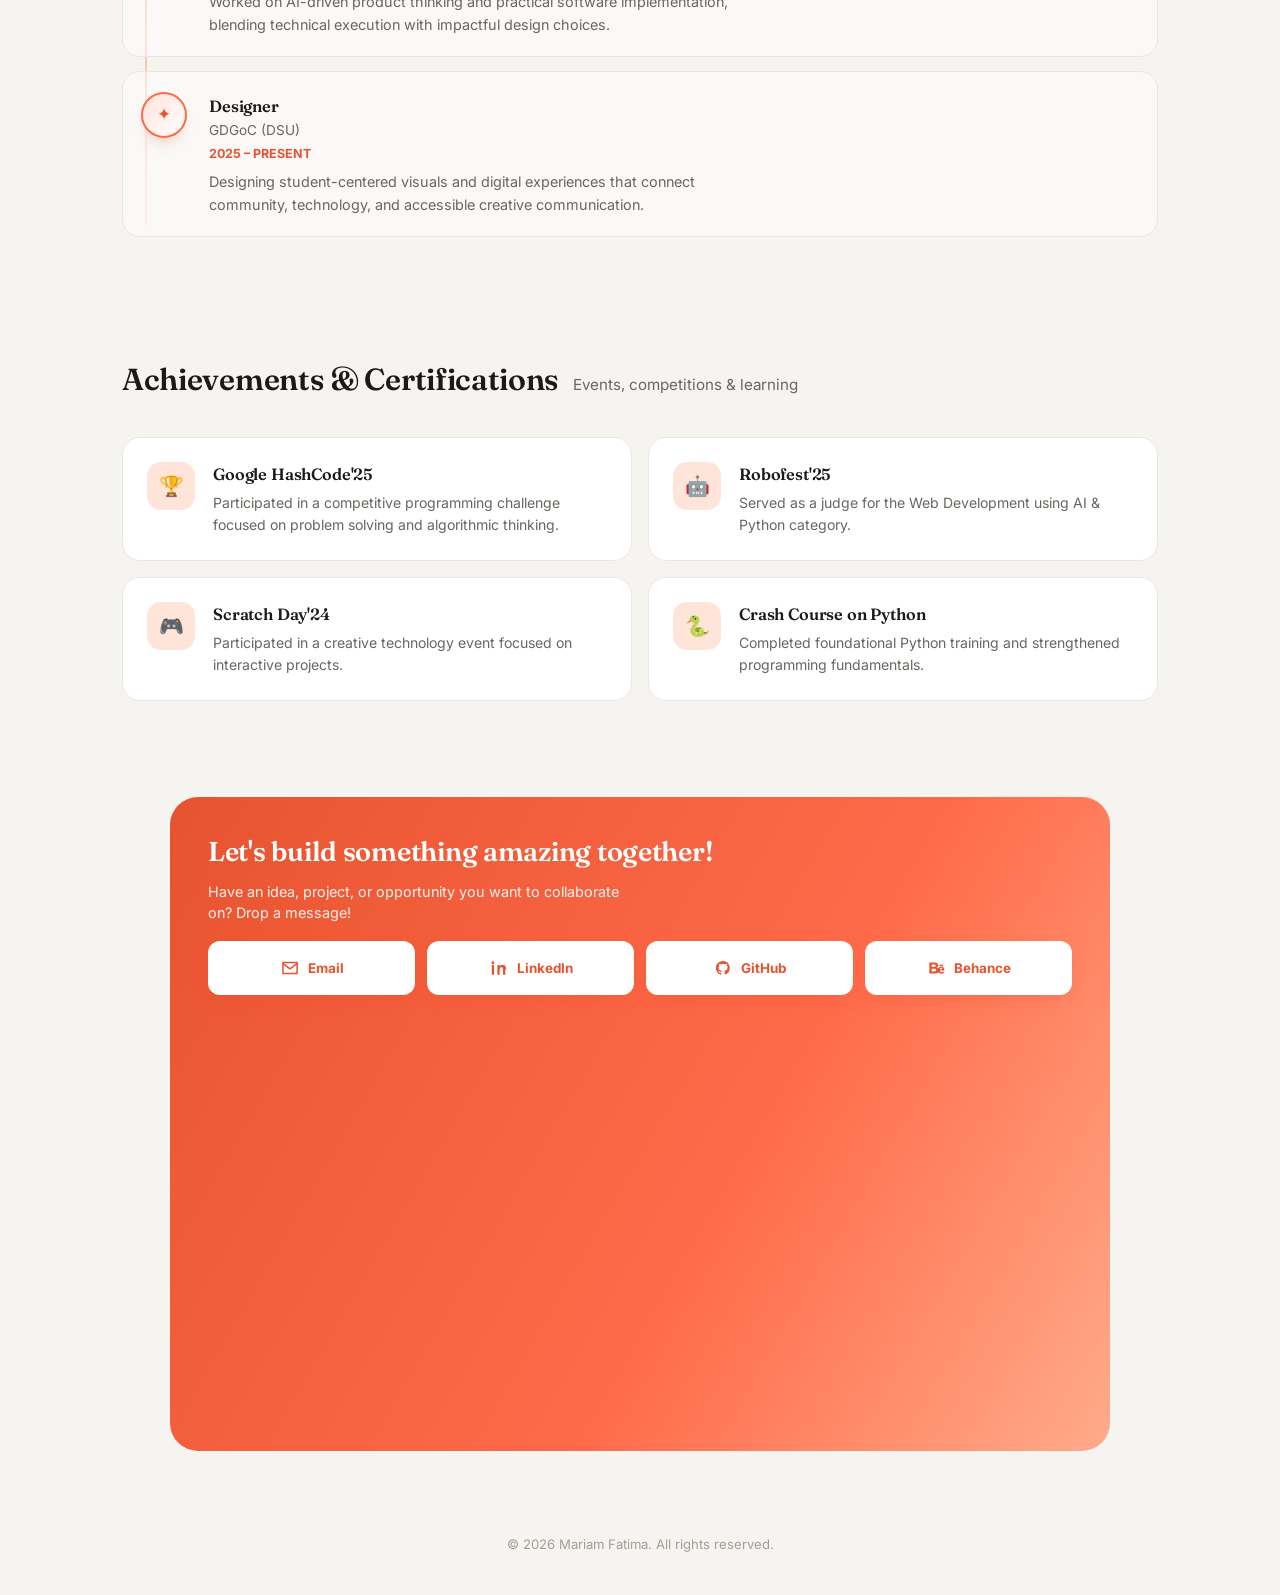
==== commit 3052f26c: "Update index structure and add targeted element asset Replit-Commit-Author: Agent" ====
--- a/index.html
+++ b/index.html
@@ -172,7 +172,10 @@
         <h2>Projects</h2>
         <span class="sub">Some of my recent work</span>
       </div>
-      <a href="https://github.com/Mariam486" class="btn btn-outline btn-sm" target="_blank" rel="noreferrer noopener">View GitHub</a>
+      <div class="section-head-actions">
+        <a href="https://github.com/Mariam486" class="btn btn-outline btn-sm" target="_blank" rel="noreferrer noopener">View GitHub</a>
+        <a href="https://www.behance.net/mariamfatima4" class="btn btn-outline btn-sm" target="_blank" rel="noreferrer noopener">View Behance</a>
+      </div>
     </div>
 
      <div class="project-category-list">
--- a/style.css
+++ b/style.css
@@ -549,6 +549,7 @@
 .section-head{ display:flex; align-items:baseline; gap: 14px; margin-bottom: 34px; flex-wrap: wrap; }
 .section-head h2{ font-size: 1.9rem; }
 .section-head .sub{ color: var(--ink-soft); font-size: 0.95rem; }
+.section-head-actions{ display:flex; align-items:center; gap:10px; flex-wrap:wrap; }
 .section-head h2, .hero h1, .about-section h2, .cta-card h2 { text-wrap: balance; }
 
 .skills-grid{
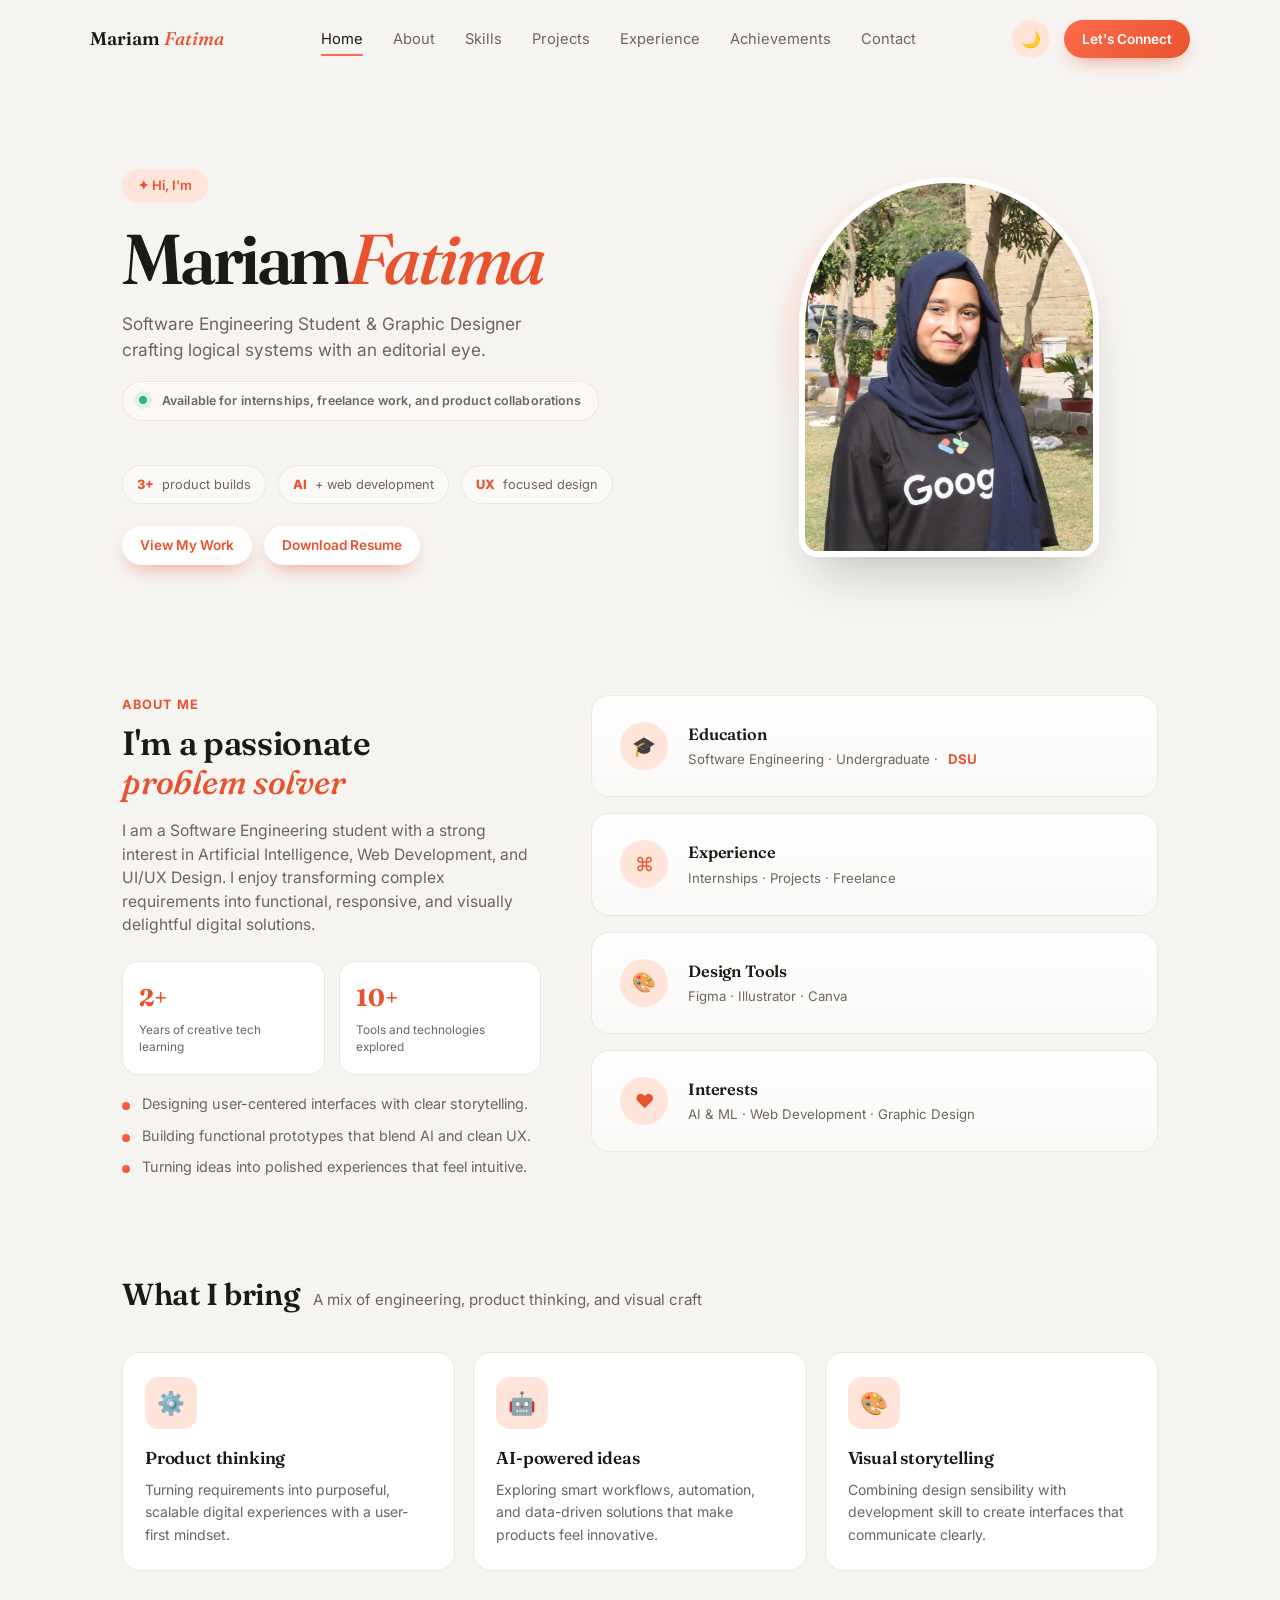
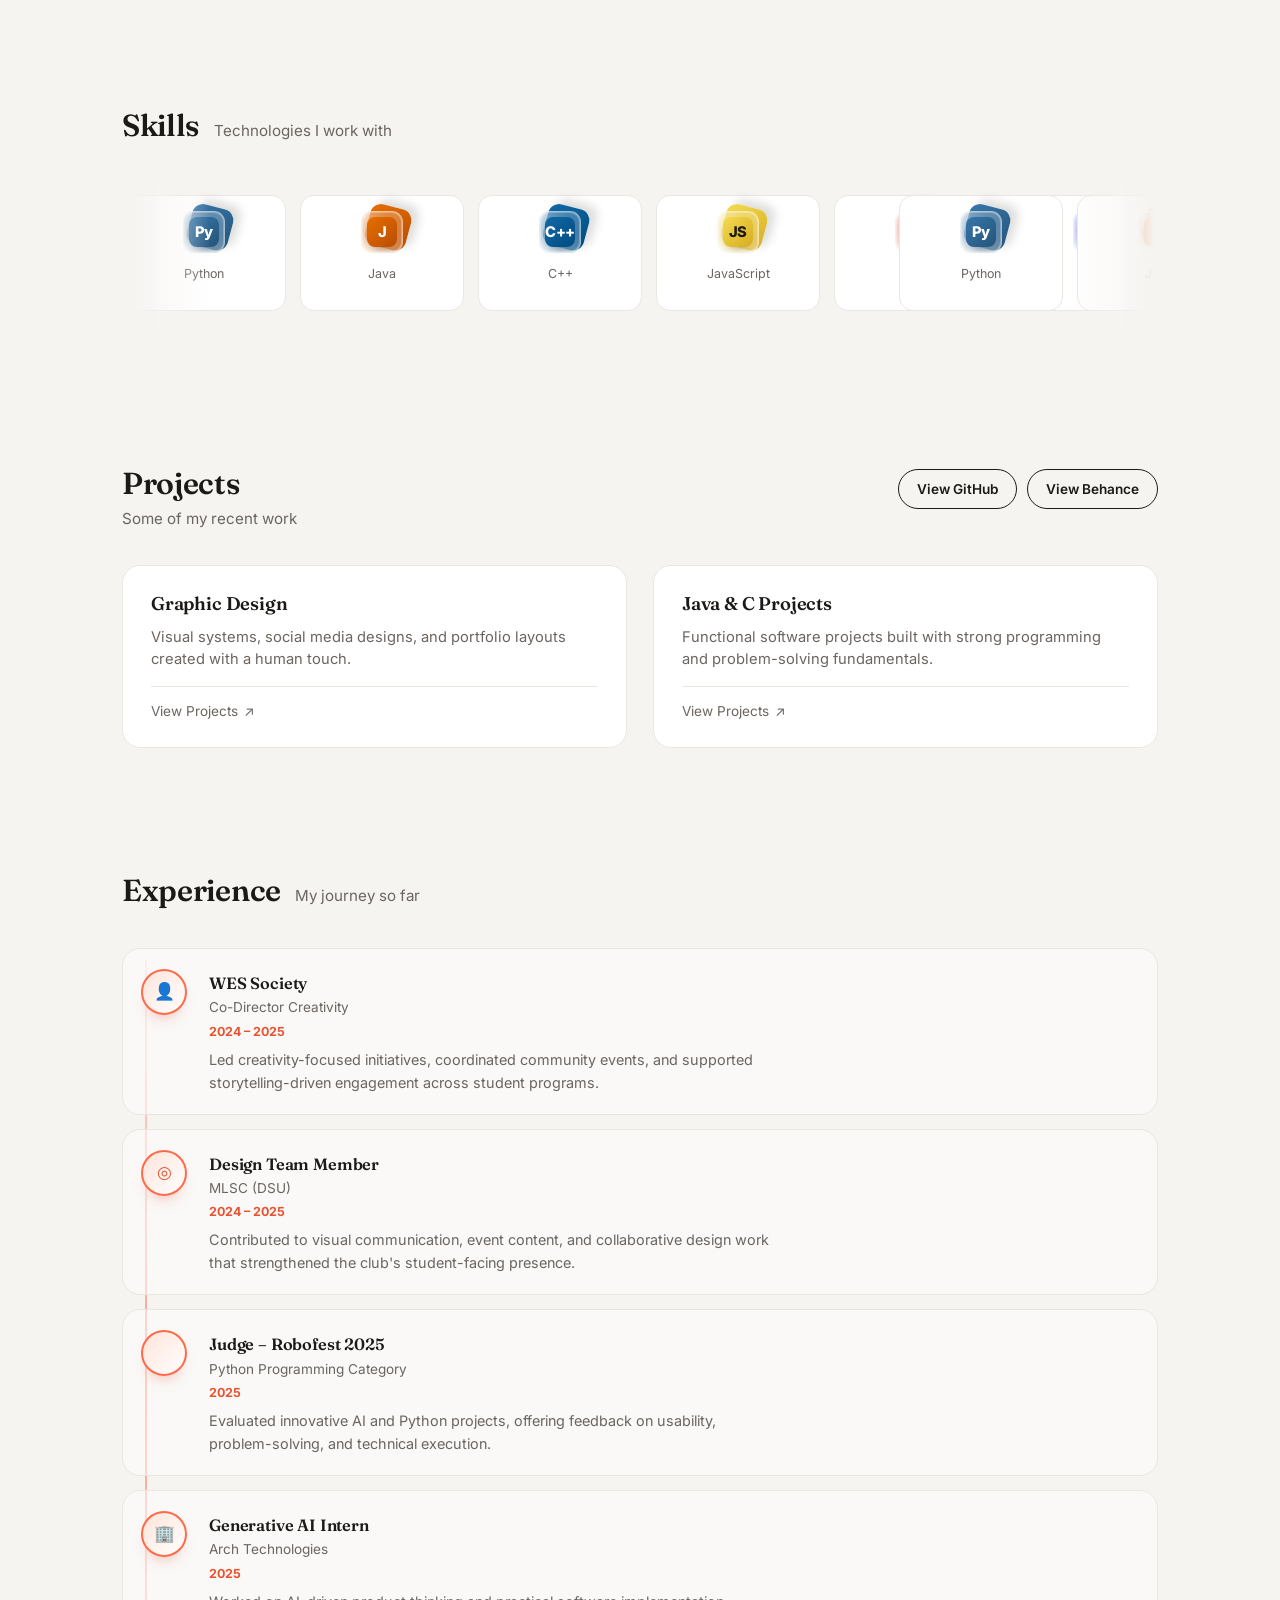
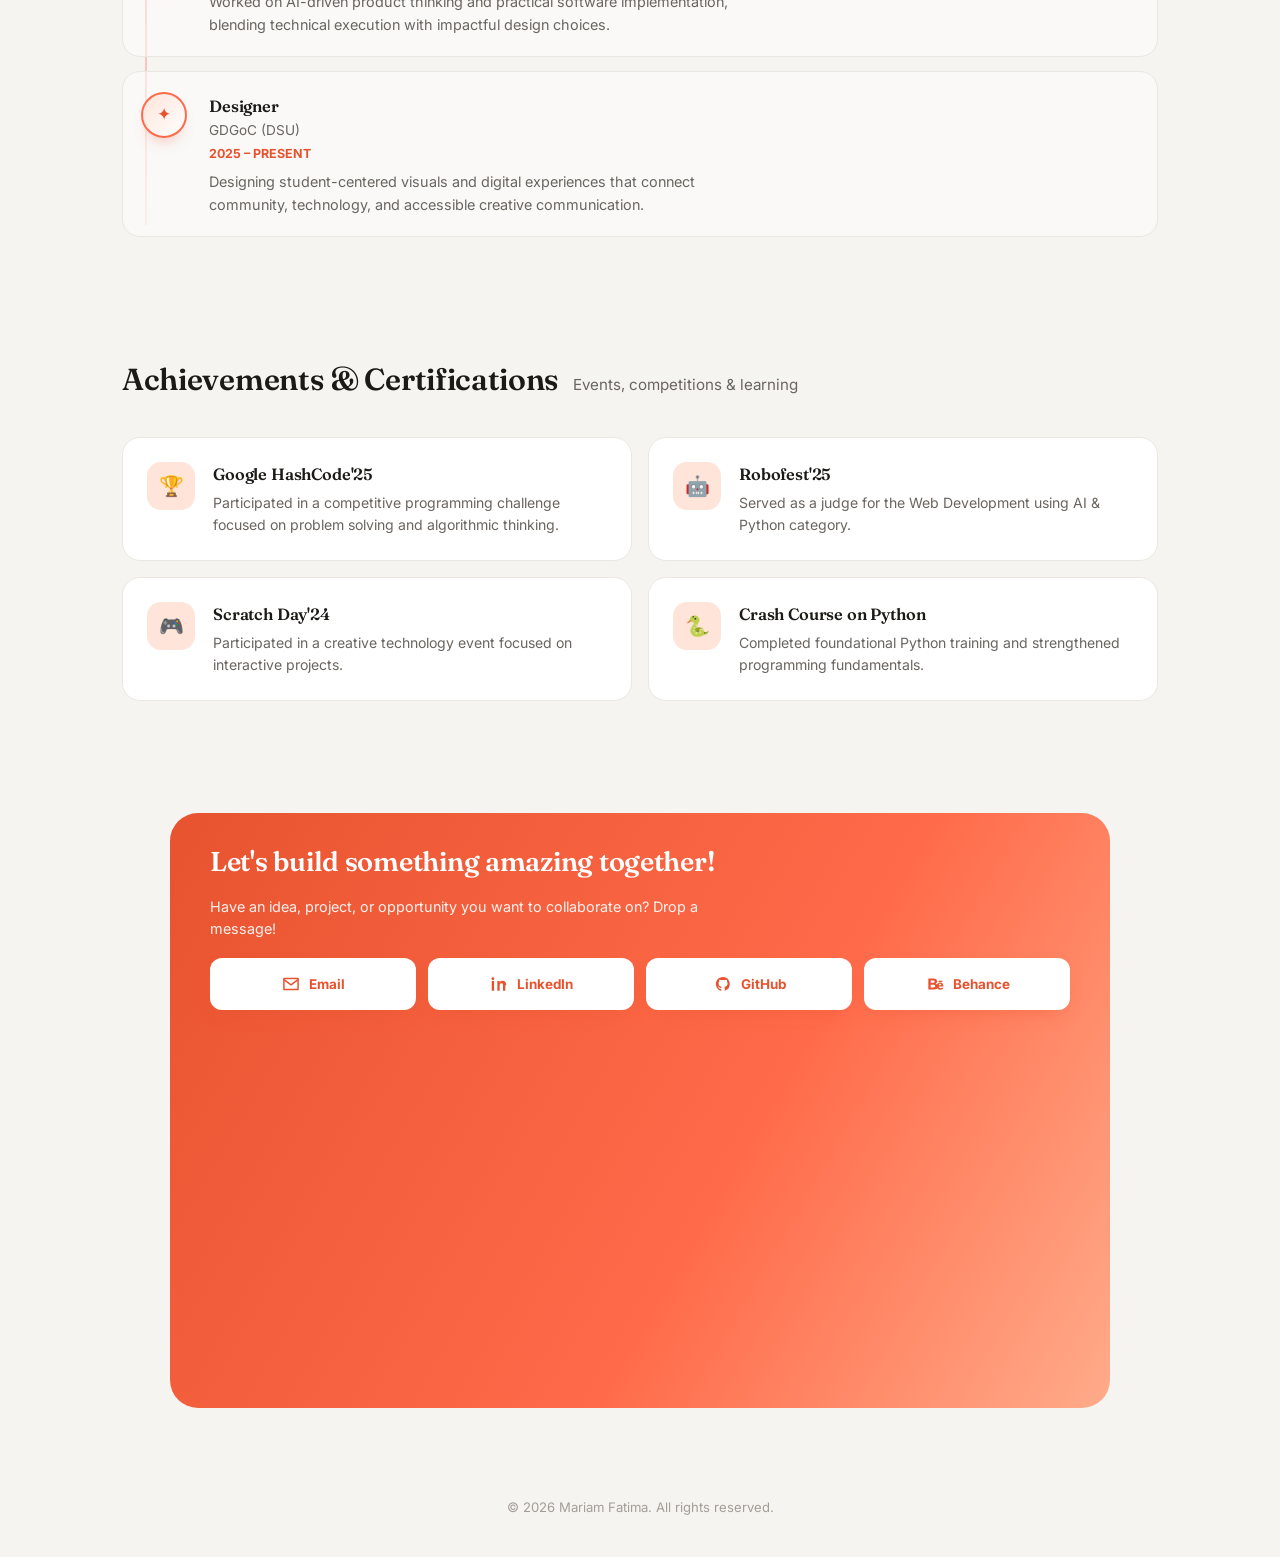
==== commit 798f9b9d: "Update contact section styling and cache" ====
--- a/index.html
+++ b/index.html
@@ -14,7 +14,10 @@
 <link rel="preconnect" href="https://fonts.googleapis.com">
 <link rel="preconnect" href="https://fonts.gstatic.com" crossorigin>
 <link href="https://fonts.googleapis.com/css2?family=Fraunces:ital,opsz,wght@0,9..144,400;0,9..144,500;0,9..144,600;0,9..144,700;1,9..144,500;1,9..144,600&family=Inter:wght@400;500;600;700;800&display=swap" rel="stylesheet">
-<link rel="stylesheet" href="style.css">
+<link rel="stylesheet" href="style.css?v=2">
+  <meta property="og:image" content="https://bolt.new/static/og_default.png">
+    <meta name="twitter:card" content="summary_large_image">
+    <meta name="twitter:image" content="https://bolt.new/static/og_default.png">
 </head>
 <body>
 <a class="skip-link" href="#home">Skip to content</a>
--- a/style.css
+++ b/style.css
@@ -550,6 +550,10 @@
 .section-head h2{ font-size: 1.9rem; }
 .section-head .sub{ color: var(--ink-soft); font-size: 0.95rem; }
 .section-head-actions{ display:flex; align-items:center; gap:10px; flex-wrap:wrap; }
+.section-head-actions .btn-outline:hover{
+  background: transparent;
+  color: var(--ink);
+}
 .section-head h2, .hero h1, .about-section h2, .cta-card h2 { text-wrap: balance; }
 
 .skills-grid{
@@ -1050,26 +1054,24 @@
 .tl-desc{ font-size: 0.9rem; color: var(--ink-soft); max-width: 560px; line-height: 1.6; }
 
 /* ---------- Contact CTA ---------- */
-.cta-section{ padding: 24px 0 58px; position: relative; }
+.cta-section{ padding: 40px 0 64px; position: relative; }
 .cta-card{
   background: linear-gradient(120deg, var(--coral-deep), var(--coral) 60%, #ffab8a);
   border-radius: 28px;
   max-width: 940px;
   margin: 0 auto;
-  padding: 34px 38px;
+  padding: 32px 40px 28px;
   color: #fff;
-  display:grid;
-  grid-template-columns: 1fr;
-  gap: 30px;
-  align-items:center;
-  align-content:start;
-  height: auto;
-  min-height: 0;
   position: relative;
   overflow:hidden;
 }
-.cta-card h2{ font-size: 1.7rem; margin-bottom: 9px; color:#fff; }
-.cta-card p{ opacity: 0.92; margin-bottom: 17px; max-width: 420px; font-size: 0.9rem; }
+.cta-card > div:first-child{
+  display: flex;
+  flex-direction: column;
+  gap: 18px;
+}
+.cta-card h2{ font-size: 1.7rem; margin: 0; color:#fff; line-height: 1.2; }
+.cta-card p{ opacity: 0.92; margin: 0; max-width: 540px; font-size: 0.9rem; line-height: 1.55; }
 .cta-btns{ display:flex; gap: 12px; flex-wrap: wrap; }
 .cta-btns .btn{ background: #fff; color: var(--coral-deep); box-shadow: none; }
 .cta-btns .btn-outline{ background: transparent; border: 1.5px solid rgba(255,255,255,0.7); color:#fff; }
@@ -1088,8 +1090,8 @@
 .contact-list li{ min-width: 0; }
 .contact-button{
   width: 100%;
-  min-height: 54px;
-  padding: 10px 12px;
+  min-height: 52px;
+  padding: 12px 14px;
   display: flex;
   align-items: center;
   justify-content: center;
@@ -1129,9 +1131,10 @@
 .contact-form-wrap{
   position: absolute;
   z-index: 5;
-  left: 48px;
-  right: 48px;
+  left: 40px;
+  right: 40px;
   bottom: 28px;
+  top: 28px;
   padding: 24px 26px 22px;
   color: var(--ink);
   background: color-mix(in srgb, var(--bg-card) 94%, transparent);
@@ -1302,20 +1305,21 @@
 .form-feedback.is-visible{ display:block; }
 
 @media(max-width: 780px){
-  .cta-card{ grid-template-columns: 1fr; padding: 28px 24px; }
-  .contact-form-wrap{ left: 26px; right: 26px; bottom: 22px; }
+  .cta-card{ grid-template-columns: 1fr; padding: 30px 28px 26px; }
+  .contact-form-wrap{ left: 28px; right: 28px; bottom: 22px; top: 22px; }
 }
 @media(max-width: 520px){
-  .cta-section{ padding-top: 18px; padding-bottom: 42px; }
-  .cta-card{ border-radius: 22px; padding: 24px 20px; gap: 20px; }
+  .cta-section{ padding-top: 24px; padding-bottom: 48px; }
+  .cta-card{ border-radius: 22px; padding: 26px 20px 22px; gap: 18px; }
+  .cta-card > div:first-child{ gap: 16px; }
   .cta-card h2{ font-size: 1.45rem; }
-  .cta-card p{ margin-bottom: 14px; font-size: .86rem; }
+  .cta-card p{ font-size: .86rem; }
   .contact-list{ grid-template-columns: repeat(2, minmax(0, 1fr)); gap: 8px; font-size: .82rem; }
   #contactForm{ grid-template-columns: 1fr; }
   #contactForm label:last-of-type,
   #contactForm .form-submit,
   #contactForm .form-note{ grid-column: auto; }
-  .contact-form-wrap{ left: 14px; right: 14px; padding: 20px 18px; }
+  .contact-form-wrap{ left: 14px; right: 14px; top: 16px; bottom: 16px; padding: 20px 18px; }
   .form-bottom{ align-items:flex-start; flex-direction:column; gap: 9px; }
 }
 
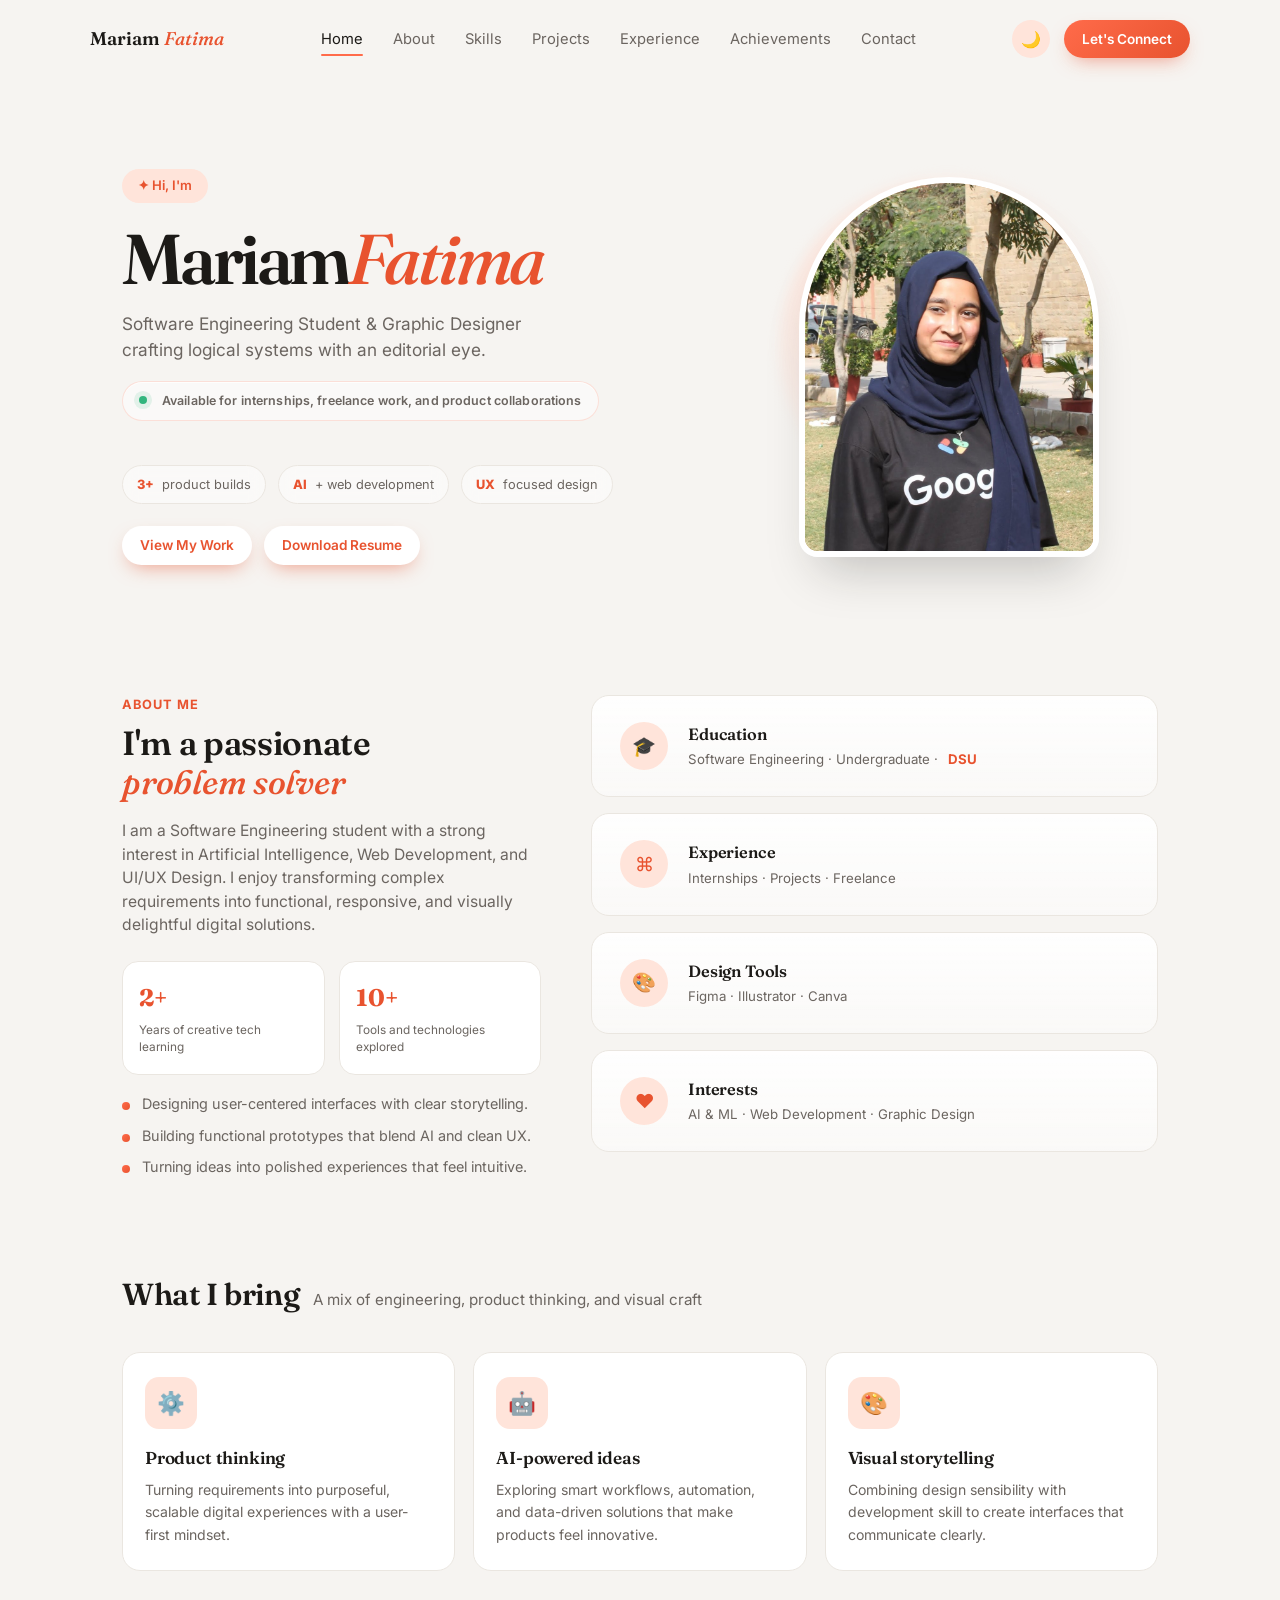
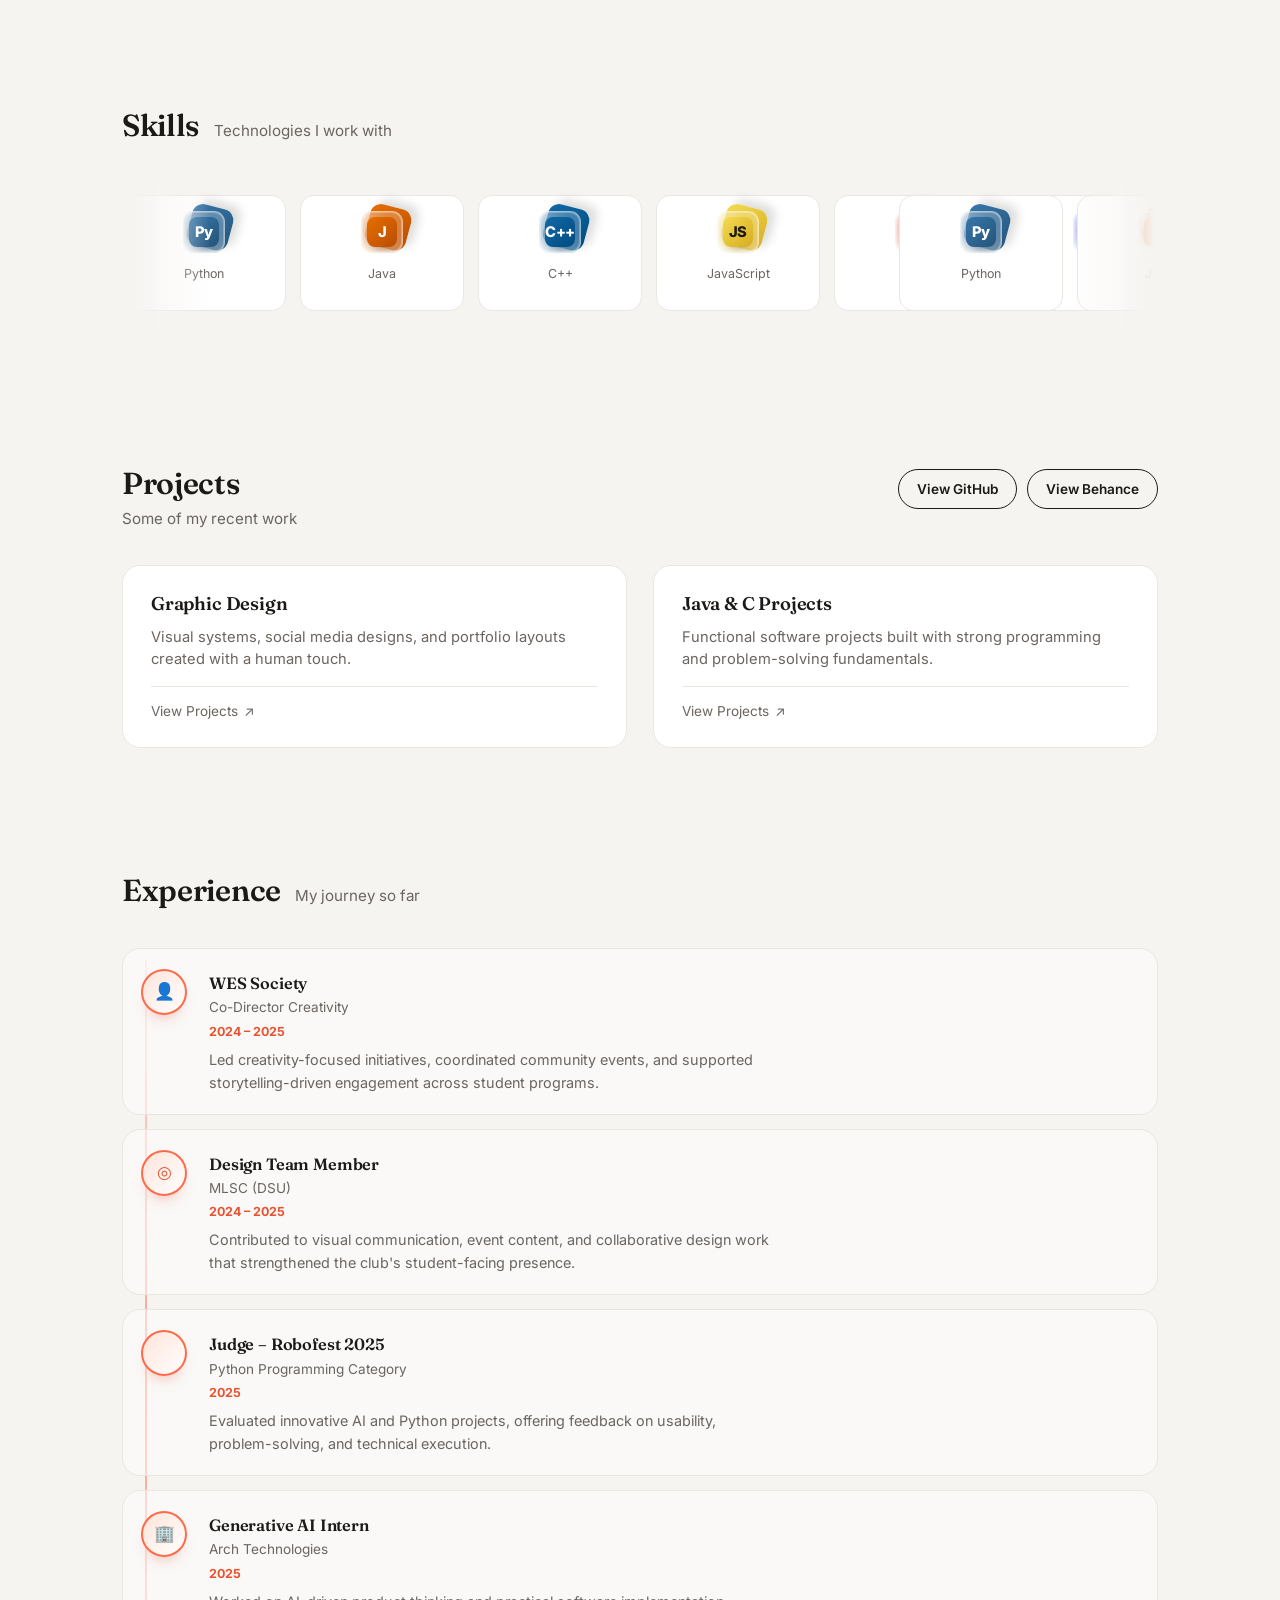
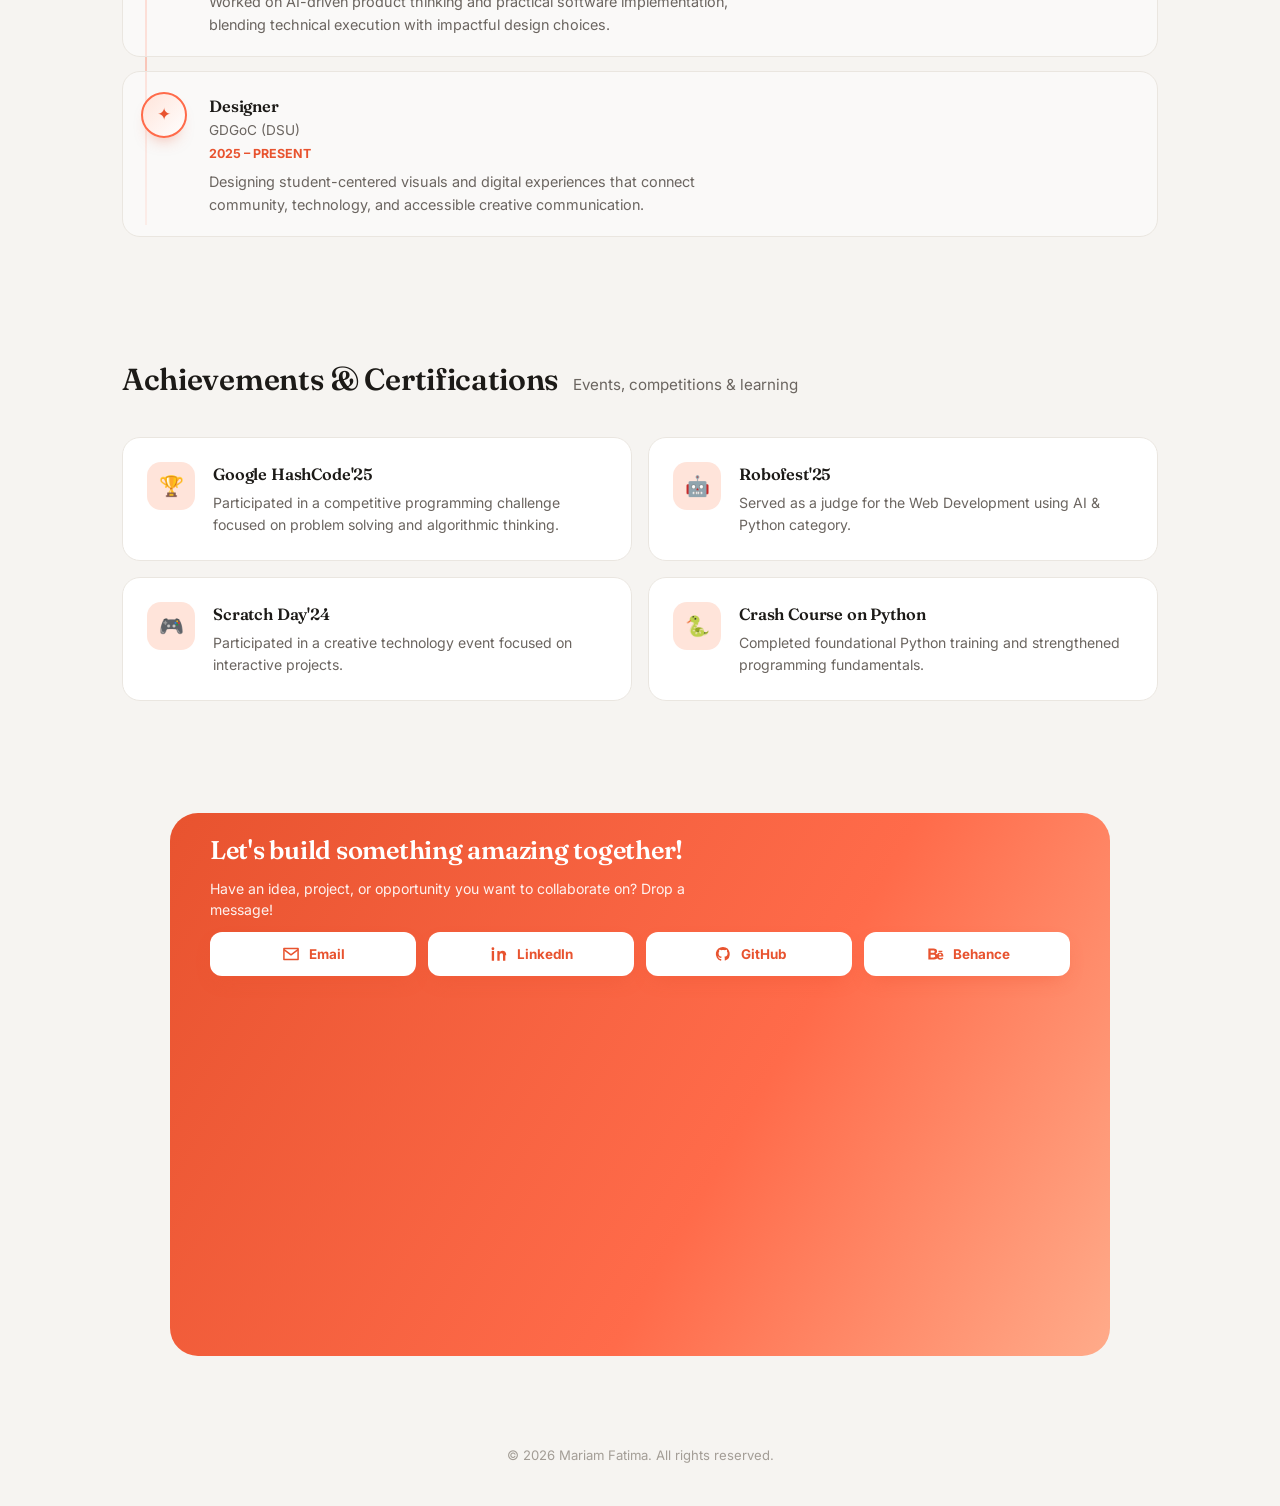
==== commit b03e35c6: "Reduce height of contact box" ====
--- a/index.html
+++ b/index.html
@@ -14,7 +14,7 @@
 <link rel="preconnect" href="https://fonts.googleapis.com">
 <link rel="preconnect" href="https://fonts.gstatic.com" crossorigin>
 <link href="https://fonts.googleapis.com/css2?family=Fraunces:ital,opsz,wght@0,9..144,400;0,9..144,500;0,9..144,600;0,9..144,700;1,9..144,500;1,9..144,600&family=Inter:wght@400;500;600;700;800&display=swap" rel="stylesheet">
-<link rel="stylesheet" href="style.css?v=2">
+<link rel="stylesheet" href="style.css?v=3">
   <meta property="og:image" content="https://bolt.new/static/og_default.png">
     <meta name="twitter:card" content="summary_large_image">
     <meta name="twitter:image" content="https://bolt.new/static/og_default.png">
--- a/style.css
+++ b/style.css
@@ -1060,7 +1060,7 @@
   border-radius: 28px;
   max-width: 940px;
   margin: 0 auto;
-  padding: 32px 40px 28px;
+  padding: 22px 40px 20px;
   color: #fff;
   position: relative;
   overflow:hidden;
@@ -1068,10 +1068,10 @@
 .cta-card > div:first-child{
   display: flex;
   flex-direction: column;
-  gap: 18px;
-}
-.cta-card h2{ font-size: 1.7rem; margin: 0; color:#fff; line-height: 1.2; }
-.cta-card p{ opacity: 0.92; margin: 0; max-width: 540px; font-size: 0.9rem; line-height: 1.55; }
+  gap: 12px;
+}
+.cta-card h2{ font-size: 1.6rem; margin: 0; color:#fff; line-height: 1.2; }
+.cta-card p{ opacity: 0.92; margin: 0; max-width: 540px; font-size: 0.88rem; line-height: 1.5; }
 .cta-btns{ display:flex; gap: 12px; flex-wrap: wrap; }
 .cta-btns .btn{ background: #fff; color: var(--coral-deep); box-shadow: none; }
 .cta-btns .btn-outline{ background: transparent; border: 1.5px solid rgba(255,255,255,0.7); color:#fff; }
@@ -1090,8 +1090,8 @@
 .contact-list li{ min-width: 0; }
 .contact-button{
   width: 100%;
-  min-height: 52px;
-  padding: 12px 14px;
+  min-height: 44px;
+  padding: 8px 14px;
   display: flex;
   align-items: center;
   justify-content: center;
@@ -1133,9 +1133,9 @@
   z-index: 5;
   left: 40px;
   right: 40px;
-  bottom: 28px;
-  top: 28px;
-  padding: 24px 26px 22px;
+  bottom: 20px;
+  top: 20px;
+  padding: 20px 26px 18px;
   color: var(--ink);
   background: color-mix(in srgb, var(--bg-card) 94%, transparent);
   border: 1px solid rgb(255 255 255 / 72%);
@@ -1310,8 +1310,8 @@
 }
 @media(max-width: 520px){
   .cta-section{ padding-top: 24px; padding-bottom: 48px; }
-  .cta-card{ border-radius: 22px; padding: 26px 20px 22px; gap: 18px; }
-  .cta-card > div:first-child{ gap: 16px; }
+  .cta-card{ border-radius: 22px; padding: 18px 20px 16px; gap: 12px; }
+  .cta-card > div:first-child{ gap: 10px; }
   .cta-card h2{ font-size: 1.45rem; }
   .cta-card p{ font-size: .86rem; }
   .contact-list{ grid-template-columns: repeat(2, minmax(0, 1fr)); gap: 8px; font-size: .82rem; }
